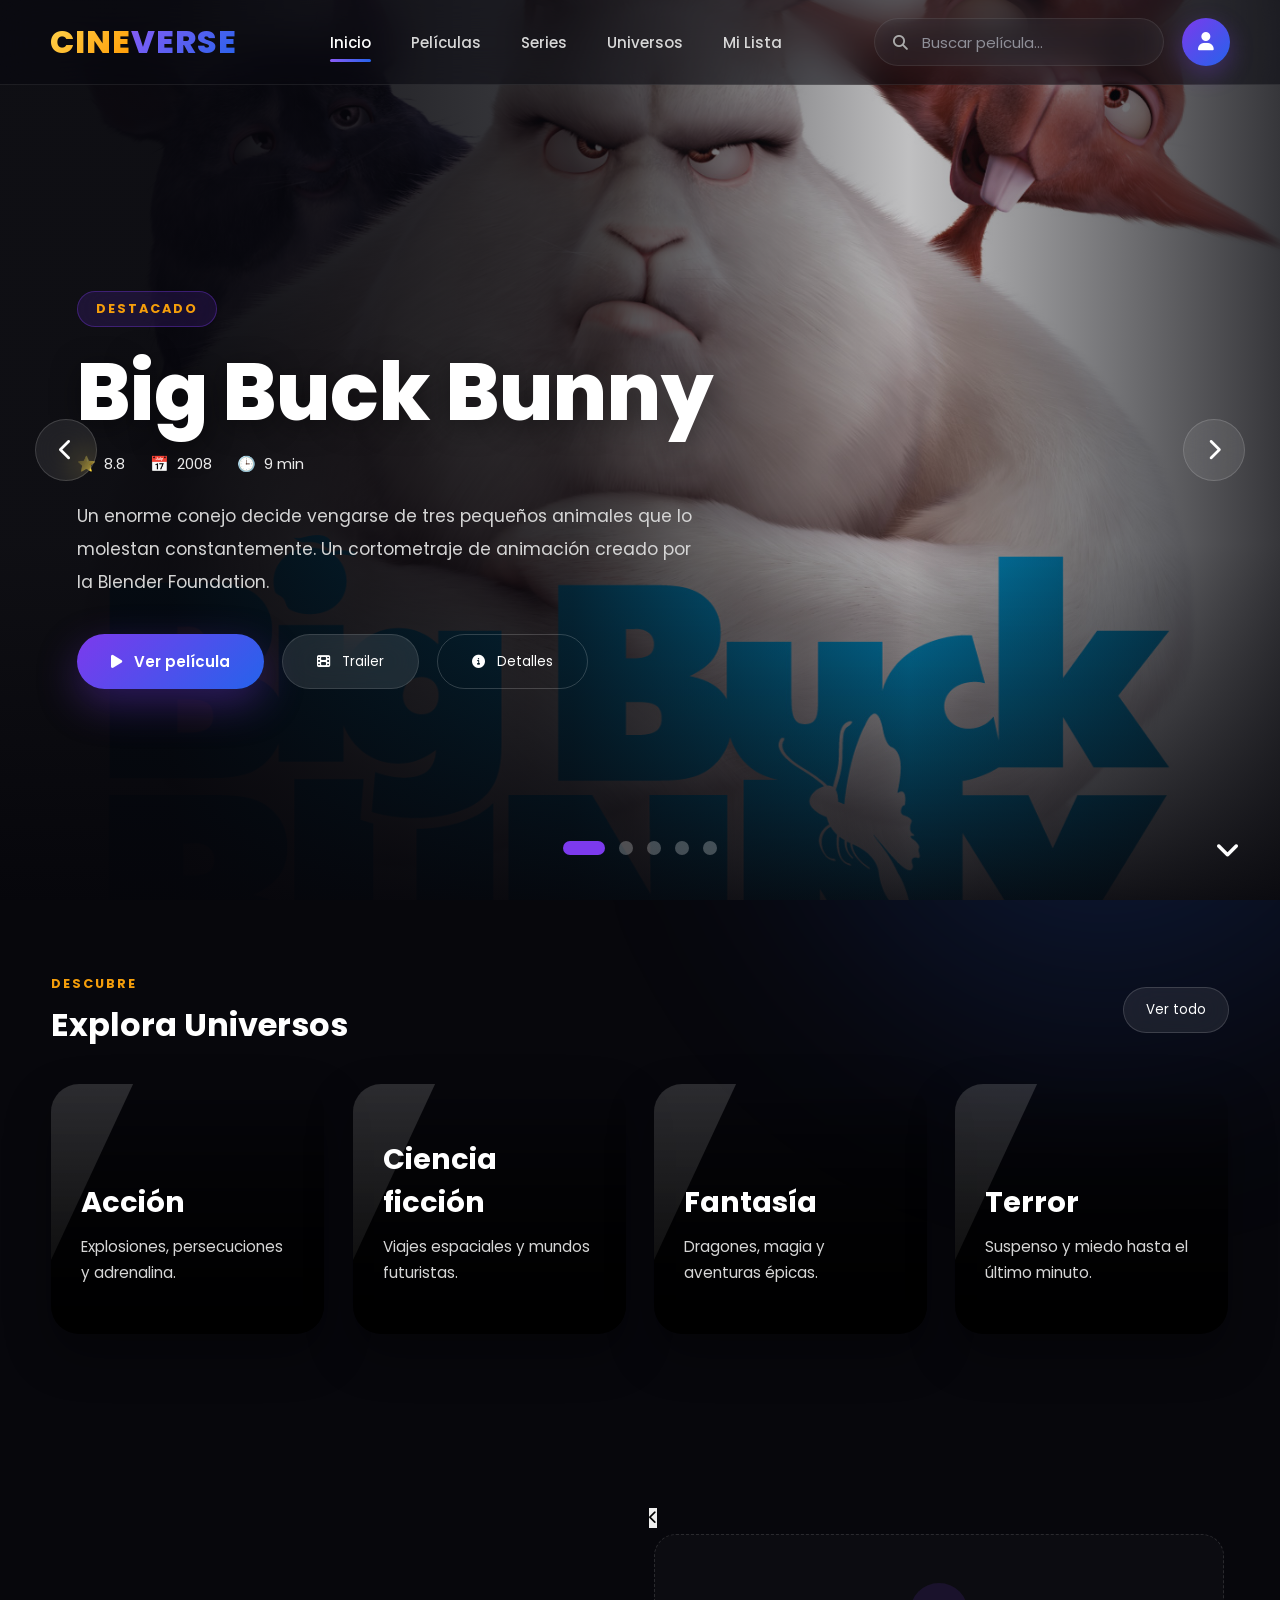
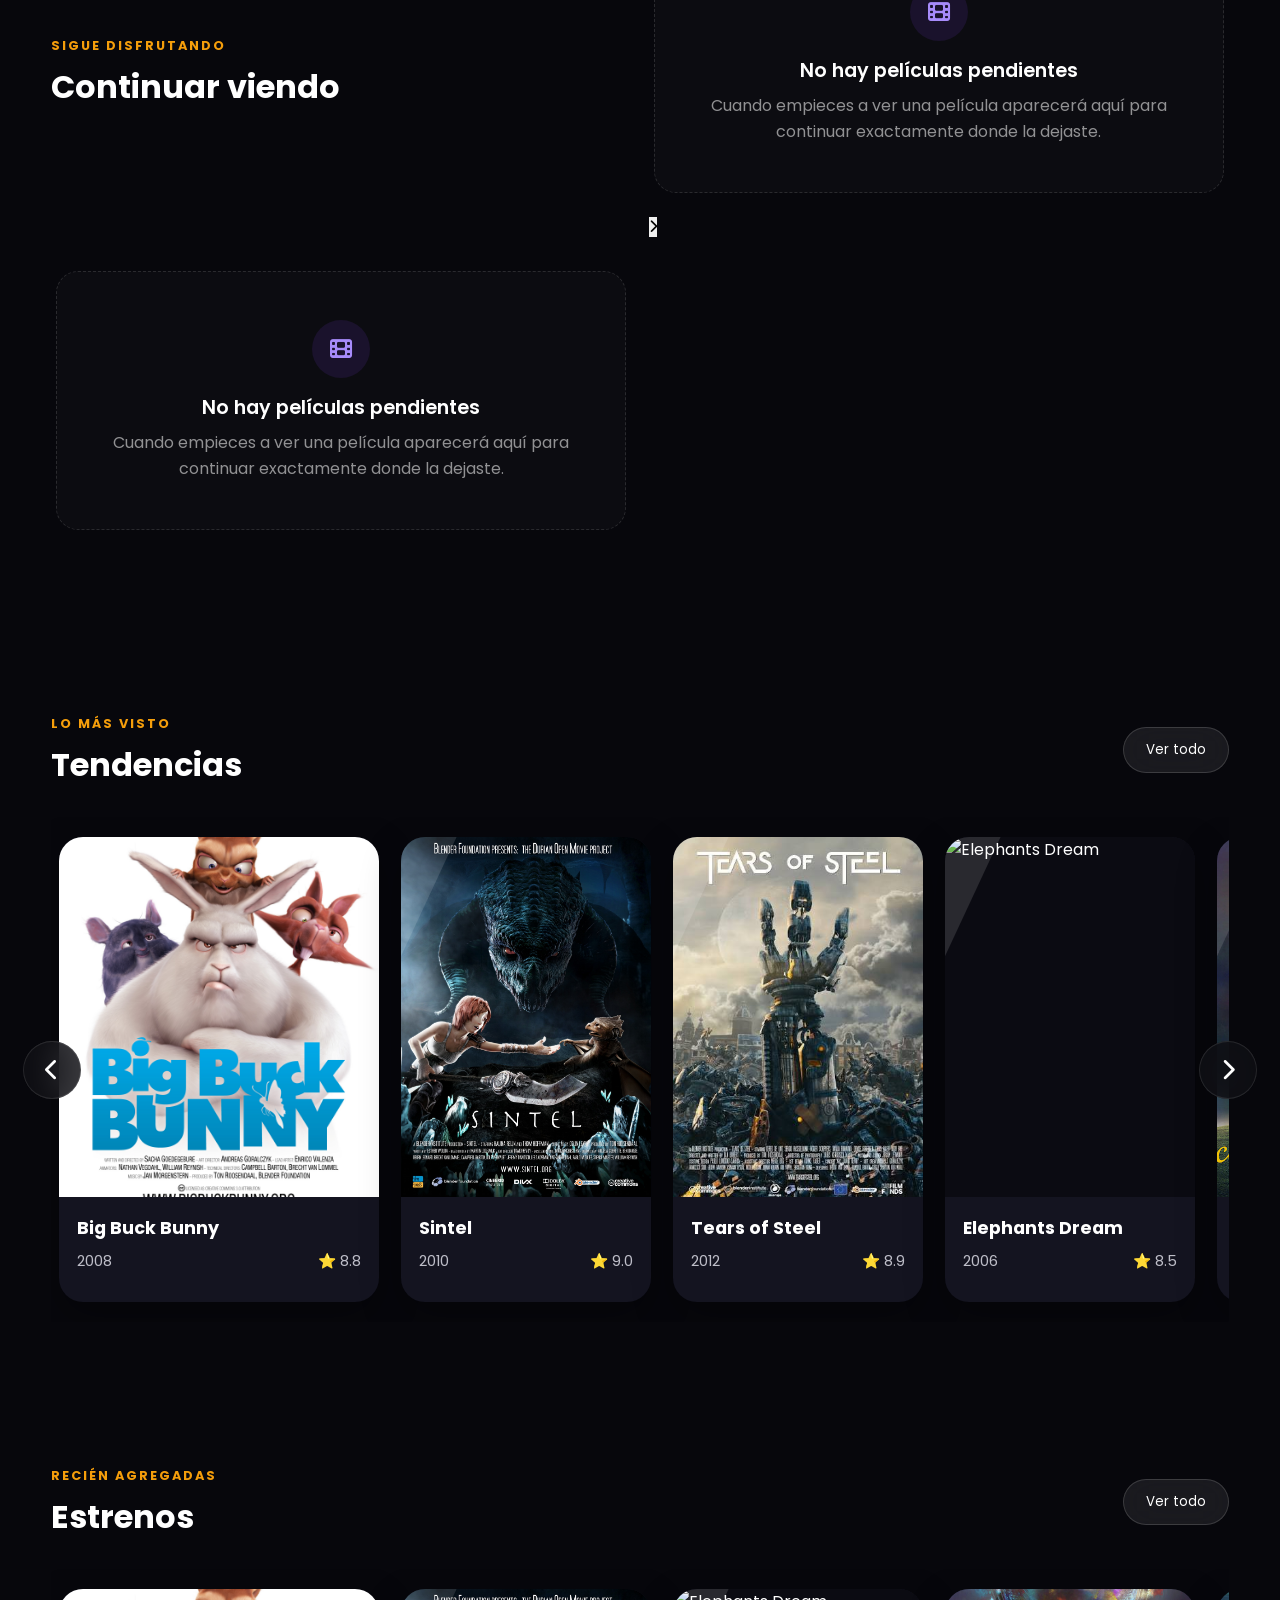
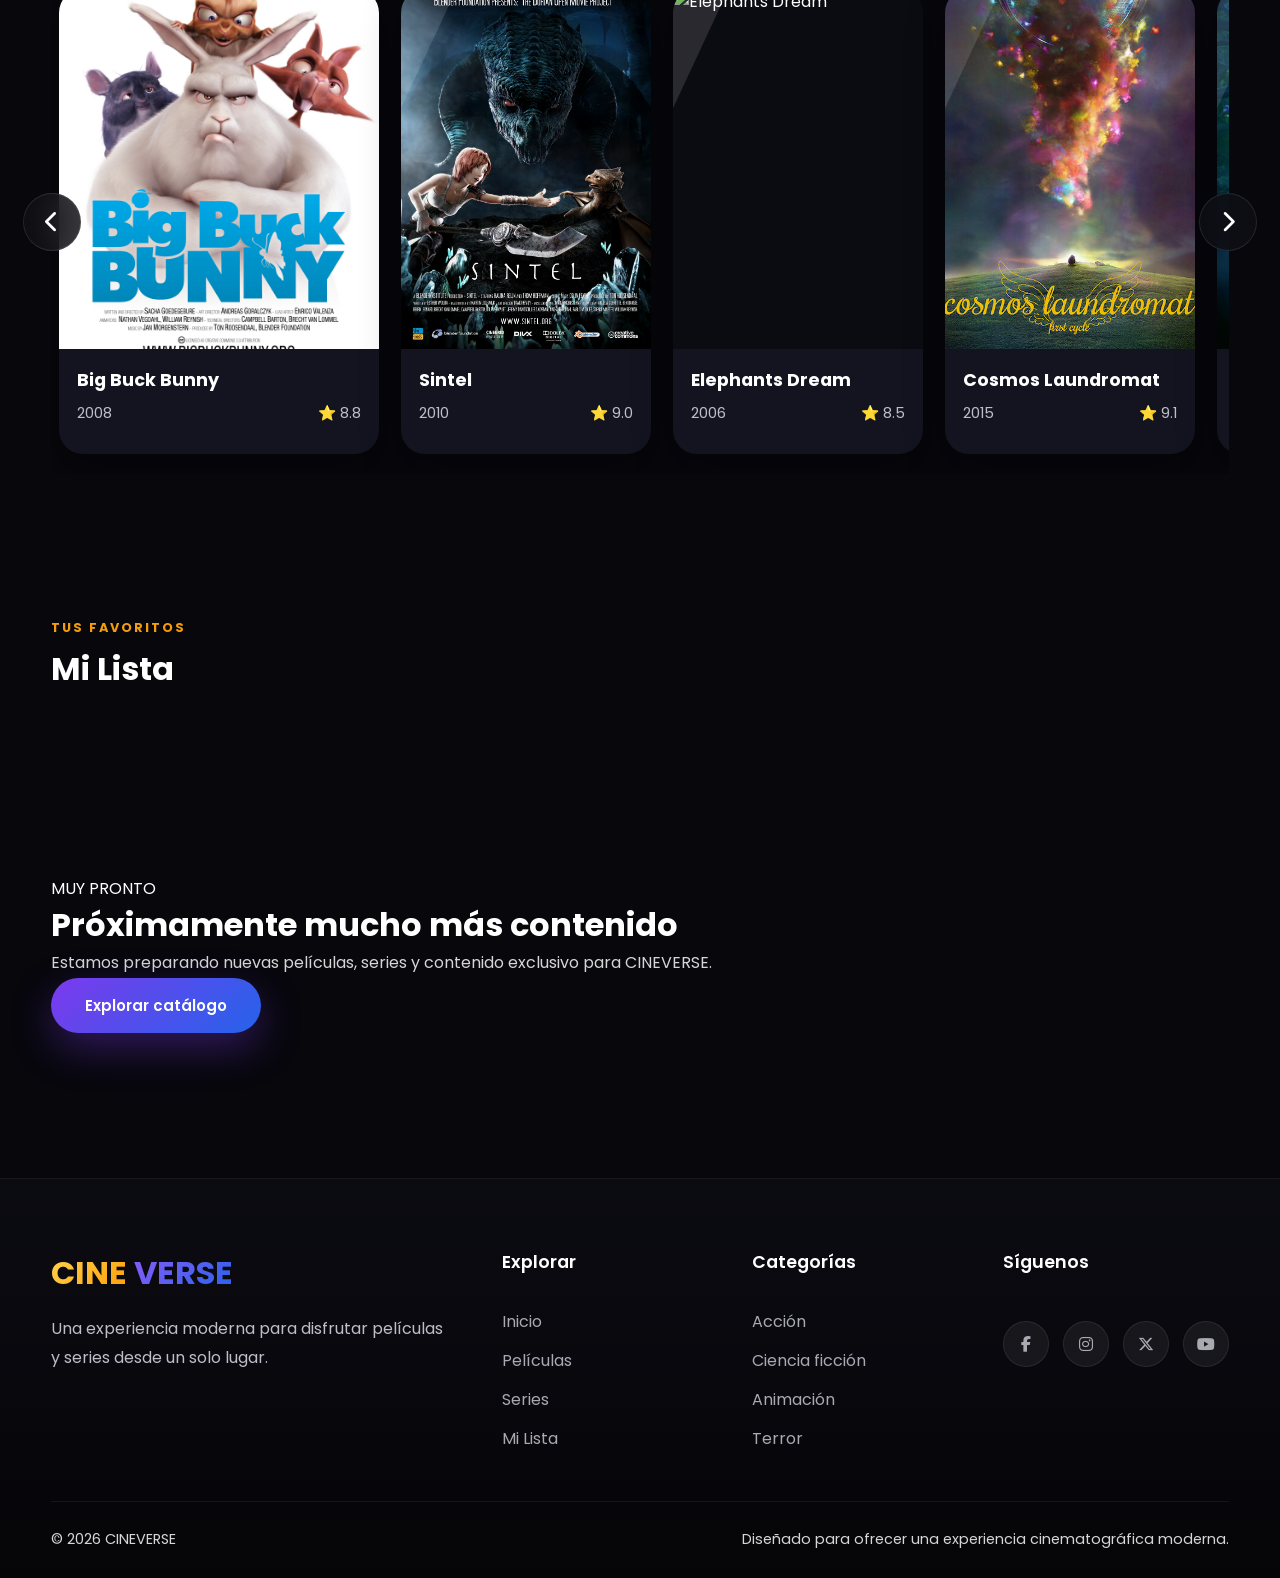
==== index.html @ 187ea273 "Update index.html" ====
<!DOCTYPE html>
<html lang="es">

<head>

<meta charset="UTF-8">

<meta
name="viewport"
content="width=device-width, initial-scale=1.0">

<title>CINEVERSE</title>

<link
rel="preconnect"
href="https://fonts.googleapis.com">

<link
rel="preconnect"
href="https://fonts.gstatic.com"
crossorigin>

<link
href="https://fonts.googleapis.com/css2?family=Poppins:wght@300;400;500;600;700;800&display=swap"
rel="stylesheet">

<link
rel="stylesheet"
href="https://cdnjs.cloudflare.com/ajax/libs/font-awesome/6.5.2/css/all.min.css">

<link
rel="stylesheet"
href="style.css">

</head>

<body>

<div class="backgroundGlow"></div>

<!-- ================= HEADER ================= -->

<header class="header">

<div class="logo">

<span class="logoYellow">CINE</span><span class="logoPurple">VERSE</span>

</div>

<nav class="menu">

<a
href="#"
class="activo">

Inicio

</a>

<a href="#">

Películas

</a>

<a href="#">

Series

</a>

<a href="#">

Universos

</a>

<a href="#">

Mi Lista

</a>

</nav>

<div class="headerRight">

<div class="searchBox">

<i class="fa-solid fa-magnifying-glass"></i>

<input

id="buscar"

type="text"

placeholder="Buscar película...">

</div>

<button
class="perfil">

<i class="fa-solid fa-user"></i>

</button>

</div>

</header>

<!-- ================= HERO ================= -->

<section
class="hero"
id="hero">

<div

class="heroBackground"

id="heroBackground">

<div class="heroGradient"></div>

</div>

<div class="heroContenido">

<div class="heroTexto">

<span class="destacado">

DESTACADO

</span>

<h1

id="heroTitulo">

Cargando...

</h1>

<div class="heroInfo">

<span>

⭐

<span id="heroRating">

0.0

</span>

</span>

<span>

📅

<span id="heroAno">

2026

</span>

</span>

<span>

🕒

<span id="heroDuracion">

0 min

</span>

</span>

</div>

<p

id="heroDescripcion">

Cargando información...

</p>

<div class="heroBotones">

<button

id="btnVer"

class="btnPrincipal">

<i class="fa-solid fa-play"></i>

Ver película

</button>

<button

id="btnTrailer"

class="btnSecundario">

<i class="fa-solid fa-film"></i>

Trailer

</button>

<button

id="btnDetalles"

class="btnGlass">

<i class="fa-solid fa-circle-info"></i>

Detalles

</button>

</div>

</div>

</div>

<!-- Flechas -->

<button

id="heroAnterior"

class="heroArrow left">

<i class="fa-solid fa-chevron-left"></i>

</button>

<button

id="heroSiguiente"

class="heroArrow right">

<i class="fa-solid fa-chevron-right"></i>

</button>

<!-- Indicadores -->

<div

id="heroIndicadores"

class="heroIndicadores">

<span class="activo"></span>

<span></span>

<span></span>

<span></span>

<span></span>

</div>

<div class="scrollDown">

<i class="fa-solid fa-angle-down"></i>

</div>

</section>
  <!-- ======================================================
                    EXPLORA UNIVERSOS
======================================================= -->

<section class="universos">

    <div class="sectionHeader">

        <div>

            <span class="sectionMini">

                Descubre

            </span>

            <h2>

                Explora Universos

            </h2>

        </div>

        <button class="verTodo">

            Ver todo

        </button>

    </div>


    <div class="universosGrid">

        <div class="universoCard accion">

            <div class="universoOverlay"></div>

            <div class="universoInfo">

                <h3>

                    Acción

                </h3>

                <p>

                    Explosiones, persecuciones y adrenalina.

                </p>

            </div>

        </div>


        <div class="universoCard ciencia">

            <div class="universoOverlay"></div>

            <div class="universoInfo">

                <h3>

                    Ciencia ficción

                </h3>

                <p>

                    Viajes espaciales y mundos futuristas.

                </p>

            </div>

        </div>


        <div class="universoCard fantasia">

            <div class="universoOverlay"></div>

            <div class="universoInfo">

                <h3>

                    Fantasía

                </h3>

                <p>

                    Dragones, magia y aventuras épicas.

                </p>

            </div>

        </div>


        <div class="universoCard terror">

            <div class="universoOverlay"></div>

            <div class="universoInfo">

                <h3>

                    Terror

                </h3>

                <p>

                    Suspenso y miedo hasta el último minuto.

                </p>

            </div>

        </div>

    </div>

</section>

<!-- ======================================================
                    CONTINUAR VIENDO
======================================================= -->

<section class="continuar" id="continuarSection">

  <div class="sectionHeader">

    <div>

        <span class="sectionMini">
            Sigue disfrutando
        </span>

        <h2>
            Continuar viendo
        </h2>

    </div>
<div class="continuarCarrusel">

    <button
        id="continuarAnterior"
        class="continuarFlecha continuarFlechaIzquierda"
        type="button"
        aria-label="Películas anteriores">

        <i class="fa-solid fa-chevron-left"></i>

    </button>


    <div
        id="continuarLista"
        class="continuarLista">

        <div
            id="continuarVacio"
            class="continuarVacio">

            <div class="continuarVacioIcon">

                <i class="fa-solid fa-film"></i>

            </div>

            <h3>
                No hay películas pendientes
            </h3>

            <p>
                Cuando empieces a ver una película
                aparecerá aquí para continuar
                exactamente donde la dejaste.
            </p>

        </div>

    </div>


    <button
        id="continuarSiguiente"
        class="continuarFlecha continuarFlechaDerecha"
        type="button"
        aria-label="Más películas">

        <i class="fa-solid fa-chevron-right"></i>

    </button>

</div>

    

</div>

      
    <!-- ==============================================
                LISTA DE PELÍCULAS
    =============================================== -->

    <div
        id="continuarLista"
        class="continuarLista">


        <!-- ==========================================
                    MENSAJE VACÍO
        =========================================== -->

        <div
            id="continuarVacio"
            class="continuarVacio">

            <div class="continuarVacioIcon">

                <i class="fa-solid fa-film"></i>

            </div>

            <h3>
                No hay películas pendientes
            </h3>

            <p>
                Cuando empieces a ver una película
                aparecerá aquí para continuar
                exactamente donde la dejaste.
            </p>

        </div>


    </div>

</section>

<!-- ======================================================
                    TENDENCIAS
======================================================= -->

<section class="moviesSection">

    <div class="sectionHeader">

        <div>

            <span class="sectionMini">

                Lo más visto

            </span>

            <h2>

                Tendencias

            </h2>

        </div>

        <button
            class="verTodo">

            Ver todo

        </button>

    </div>


    <div class="sliderWrapper">

        <button
            id="tendenciasPrev"
            class="sliderArrow left">

            <i class="fa-solid fa-chevron-left"></i>

        </button>


        <div
            id="tendencias"
            class="movieSlider">

            <!-- app.js llenará este carrusel -->

        </div>


        <button
            id="tendenciasNext"
            class="sliderArrow right">

            <i class="fa-solid fa-chevron-right"></i>

        </button>

    </div>

</section>
  <!-- ======================================================
                    ESTRENOS
======================================================= -->

<section class="moviesSection">

    <div class="sectionHeader">

        <div>

            <span class="sectionMini">

                Recién agregadas

            </span>

            <h2>

                Estrenos

            </h2>

        </div>

        <button class="verTodo">

            Ver todo

        </button>

    </div>

    <div class="sliderWrapper">

        <button
            id="estrenosPrev"
            class="sliderArrow left">

            <i class="fa-solid fa-chevron-left"></i>

        </button>

        <div
            id="estrenos"
            class="movieSlider">

            <!-- app.js -->

        </div>

        <button
            id="estrenosNext"
            class="sliderArrow right">

            <i class="fa-solid fa-chevron-right"></i>

        </button>

    </div>

</section>


<!-- ======================================================
                    MI LISTA
======================================================= -->

<section class="moviesSection">

    <div class="sectionHeader">

        <div>

            <span class="sectionMini">

                Tus favoritos

            </span>

            <h2>

                Mi Lista

            </h2>

        </div>

    </div>

    <div
        id="miLista"
        class="movieSlider">

        <!-- app.js -->

    </div>

</section>


<!-- ======================================================
                    PROXIMAMENTE
======================================================= -->

<section class="comingSoon">

    <div class="comingOverlay"></div>

    <div class="comingContent">

        <span>

            MUY PRONTO

        </span>

        <h2>

            Próximamente mucho más contenido

        </h2>

        <p>

            Estamos preparando nuevas películas,
            series y contenido exclusivo para
            CINEVERSE.

        </p>

        <button class="btnPrincipal">

            Explorar catálogo

        </button>

    </div>

</section>


<!-- ======================================================
                    FOOTER
======================================================= -->

<footer class="footer">

<div class="footerTop">

<div class="footerLogo">

<h2>

<span class="logoYellow">

CINE

</span>

<span class="logoPurple">

VERSE

</span>

</h2>

<p>

Una experiencia moderna para disfrutar
películas y series desde un solo lugar.

</p>

</div>



<div class="footerLinks">

<h3>

Explorar

</h3>

<a href="#">

Inicio

</a>

<a href="#">

Películas

</a>

<a href="#">

Series

</a>

<a href="#">

Mi Lista

</a>

</div>



<div class="footerLinks">

<h3>

Categorías

</h3>

<a href="#">

Acción

</a>

<a href="#">

Ciencia ficción

</a>

<a href="#">

Animación

</a>

<a href="#">

Terror

</a>

</div>



<div class="footerLinks">

<h3>

Síguenos

</h3>

<div class="social">

<a href="#">

<i class="fa-brands fa-facebook-f"></i>

</a>

<a href="#">

<i class="fa-brands fa-instagram"></i>

</a>

<a href="#">

<i class="fa-brands fa-x-twitter"></i>

</a>

<a href="#">

<i class="fa-brands fa-youtube"></i>

</a>

</div>

</div>

</div>



<div class="footerBottom">

<p>

© 2026 CINEVERSE

</p>

<p>

Diseñado para ofrecer una experiencia
cinematográfica moderna.

</p>

</div>

</footer>
  <!-- ======================================================
                    TEMPLATE TARJETA
======================================================= -->

<template id="movieCardTemplate">

    <article class="movieCard">

        <div class="moviePoster">

            <img
                class="poster"
                src=""
                alt="">

            <div class="movieOverlay">

                <button class="playMovie">

                    <i class="fa-solid fa-play"></i>

                </button>

            </div>

        </div>

        <div class="movieInfo">

            <h3 class="movieTitle">

                Título

            </h3>

            <div class="movieMeta">

                <span class="movieYear">

                    2026

                </span>

                <span class="movieRating">

                    ⭐ 8.5

                </span>

            </div>

        </div>

    </article>

</template>


<!-- ======================================================
                    PANTALLA DE CARGA
======================================================= -->

<div
id="loadingScreen"
class="loadingScreen">

<div class="loader">

<div class="loaderCircle"></div>

<h2>

Cargando CINEVERSE

</h2>

<p>

Preparando la mejor experiencia...

</p>

</div>

</div>


<!-- ======================================================
                    BOTÓN SUBIR
======================================================= -->

<button
id="btnTop"
class="btnTop">

<i class="fa-solid fa-arrow-up"></i>

</button>


<!-- ======================================================
                    MODAL FUTURO
======================================================= -->

<div
id="modal"
class="modal">

<div class="modalContent">

<button
id="cerrarModal"
class="cerrarModal">

<i class="fa-solid fa-xmark"></i>

</button>

<div
id="modalBody">

</div>

</div>

</div>


<!-- ======================================================
                    SCRIPTS
======================================================= -->

<script src="app.js?v=10"></script>
</body>
</html>
</body>

</html>
---- style.css ----
/*====================================================
                CINEVERSE V1
====================================================*/

:root{

--color-principal:#7C3AED;
--color-secundario:#5B21B6;
--color-acento:#F59E0B;

--fondo:#07070C;
--fondo2:#11111A;
--fondo3:#1B1B29;

--texto:#FFFFFF;
--texto2:#D6D6D6;
--texto3:#9E9EAA;

--glass:rgba(255,255,255,.08);

--glassBorder:rgba(255,255,255,.15);

--radio:22px;

--sombra:

0 15px 45px rgba(0,0,0,.45);

--transicion:.35s ease;

}


/*======================================
RESET
======================================*/

*{

margin:0;

padding:0;

box-sizing:border-box;

}


html{

scroll-behavior:smooth;

}


body{

font-family:"Poppins",sans-serif;

background:var(--fondo);

color:var(--texto);

overflow-x:hidden;

min-height:100vh;

}


/*======================================
SCROLL
======================================*/

::-webkit-scrollbar{

width:12px;

}

::-webkit-scrollbar-track{

background:#0B0B11;

}

::-webkit-scrollbar-thumb{

background:

linear-gradient(

180deg,

#7C3AED,

#2563EB

);

border-radius:50px;

}

::-webkit-scrollbar-thumb:hover{

background:

linear-gradient(

180deg,

#8B5CF6,

#3B82F6

);

}


/*======================================
LINKS
======================================*/

a{

text-decoration:none;

color:inherit;

}


/*======================================
BOTONES
======================================*/

button{

border:none;

outline:none;

cursor:pointer;

font-family:inherit;

}


/*======================================
IMAGENES
======================================*/

img{

display:block;

max-width:100%;

}


/*======================================
LISTAS
======================================*/

ul{

list-style:none;

}


/*======================================
FONDO CINEMATOGRÁFICO
======================================*/

.backgroundGlow{

position:fixed;

top:-300px;

left:-250px;

width:900px;

height:900px;

background:

radial-gradient(

circle,

rgba(124,58,237,.35),

transparent 70%

);

filter:blur(80px);

pointer-events:none;

z-index:-5;

animation:

glowMove 12s linear infinite;

}

body::after{

content:"";

position:fixed;

right:-250px;

bottom:-250px;

width:850px;

height:850px;

background:

radial-gradient(

circle,

rgba(37,99,235,.25),

transparent 70%

);

filter:blur(90px);

pointer-events:none;

z-index:-5;

}


/*======================================
SECCIONES
======================================*/

section{

width:min(1400px,92%);

margin:auto;

padding:45px 0;

}


/*======================================
TITULOS
======================================*/

h1{

font-size:4rem;

line-height:1.05;

font-weight:800;

}

h2{

font-size:2rem;

font-weight:700;

}

h3{

font-size:1.2rem;

font-weight:600;

}

p{

color:var(--texto2);

line-height:1.8;

}


/*======================================
TEXTOS
======================================*/

.sectionMini{

display:inline-block;

font-size:.8rem;

letter-spacing:2px;

text-transform:uppercase;

color:#F59E0B;

margin-bottom:8px;

font-weight:700;

}

.sectionHeader{

display:flex;

align-items:center;

justify-content:space-between;

margin-bottom:28px;

}


/*======================================
BOTON VER TODO
======================================*/

.verTodo{

padding:12px 22px;

border-radius:50px;

background:var(--glass);

border:1px solid var(--glassBorder);

color:white;

backdrop-filter:blur(18px);

transition:.3s;

}

.verTodo:hover{

background:#7C3AED;

}


/*======================================
ANIMACIONES
======================================*/

@keyframes glowMove{

0%{

transform:

translate(0,0);

}

50%{

transform:

translate(120px,40px);

}

100%{

transform:

translate(0,0);

}

}
/*====================================================
                    HEADER
====================================================*/

.header{

position:fixed;

top:0;

left:0;

width:100%;

height:85px;

display:flex;

align-items:center;

justify-content:space-between;

padding:0 50px;

z-index:999;

background:rgba(8,8,15,.55);

backdrop-filter:blur(20px);

border-bottom:1px solid rgba(255,255,255,.08);

transition:all .35s ease;

}

.header.scrolled{

height:72px;

background:rgba(5,5,10,.85);

box-shadow:0 10px 30px rgba(0,0,0,.45);

}


/*======================================
LOGO
======================================*/

.logo{

font-size:2rem;

font-weight:800;

letter-spacing:1px;

cursor:pointer;

user-select:none;

}

.logoYellow{

background:linear-gradient(
135deg,
#FFD54F,
#FF9800
);

-webkit-background-clip:text;

-webkit-text-fill-color:transparent;

}

.logoPurple{

background:linear-gradient(
135deg,
#8B5CF6,
#2563EB
);

-webkit-background-clip:text;

-webkit-text-fill-color:transparent;

}


/*======================================
MENU
======================================*/

.menu{

display:flex;

align-items:center;

gap:40px;

}

.menu a{

position:relative;

font-size:15px;

font-weight:500;

color:#D7D7D7;

transition:.3s;

}

.menu a:hover{

color:white;

}

.menu a::after{

content:"";

position:absolute;

left:0;

bottom:-8px;

width:0;

height:3px;

border-radius:50px;

background:linear-gradient(
90deg,
#8B5CF6,
#2563EB
);

transition:.35s;

}

.menu a:hover::after{

width:100%;

}

.menu .activo{

color:white;

}

.menu .activo::after{

width:100%;

}


/*======================================
HEADER DERECHO
======================================*/

.headerRight{

display:flex;

align-items:center;

gap:18px;

}


/*======================================
BUSCADOR
======================================*/

.searchBox{

width:290px;

height:48px;

display:flex;

align-items:center;

gap:14px;

padding:0 18px;

background:rgba(255,255,255,.06);

border:1px solid rgba(255,255,255,.08);

border-radius:60px;

backdrop-filter:blur(18px);

transition:.35s;

}

.searchBox:hover{

border-color:#7C3AED;

box-shadow:0 0 20px rgba(124,58,237,.25);

}

.searchBox:focus-within{

border-color:#2563EB;

box-shadow:0 0 25px rgba(37,99,235,.35);

}

.searchBox i{

color:#AAAAAA;

font-size:15px;

}

.searchBox input{

flex:1;

background:transparent;

border:none;

outline:none;

font-size:15px;

color:white;

font-family:inherit;

}

.searchBox input::placeholder{

color:#8F8F98;

}


/*======================================
BOTON PERFIL
======================================*/

.perfil{

width:48px;

height:48px;

border-radius:50%;

background:linear-gradient(
135deg,
#7C3AED,
#2563EB
);

display:flex;

align-items:center;

justify-content:center;

color:white;

font-size:18px;

transition:.35s;

box-shadow:0 8px 25px rgba(124,58,237,.30);

}

.perfil:hover{

transform:translateY(-3px) scale(1.05);

box-shadow:0 15px 35px rgba(124,58,237,.45);

}


/*======================================
ESPACIADO DEL HERO
======================================*/

.hero{

padding-top:130px;

min-height:100vh;

position:relative;

display:flex;

align-items:center;

}


/*======================================
RESPUESTA RAPIDA
======================================*/

@media(max-width:1200px){

.menu{

gap:22px;

}

.searchBox{

width:220px;

}

.header{

padding:0 30px;

}

}

@media(max-width:980px){

.menu{

display:none;

}

.searchBox{

width:180px;

}

}
/*====================================================
                    HERO
====================================================*/

.hero{

position:relative;

width:100%;

min-height:100vh;

display:flex;

align-items:center;

overflow:hidden;

padding:0 6%;

}


/*======================================
BACKGROUND
======================================*/

.heroBackground{

position:absolute;

top:0;

left:0;

width:100%;

height:100%;

background-size:cover;

background-position:center;

background-repeat:no-repeat;

transition:1s ease;

transform:scale(1.05);

z-index:1;

}

.heroBackground::after{

content:"";

position:absolute;

inset:0;

background:

linear-gradient(
90deg,
rgba(5,5,10,.96) 15%,
rgba(5,5,10,.78) 45%,
rgba(5,5,10,.25) 70%,
rgba(5,5,10,.85) 100%
);

}

.heroGradient{

position:absolute;

inset:0;

background:

linear-gradient(
180deg,
transparent 60%,
rgba(7,7,12,.95) 100%
);

}


/*======================================
CONTENIDO
======================================*/

.heroContenido{

position:relative;

z-index:5;

max-width:650px;

padding-top:80px;

}

.destacado{

display:inline-block;

padding:8px 18px;

border-radius:50px;

background:rgba(124,58,237,.15);

border:1px solid rgba(124,58,237,.35);

color:#F59E0B;

font-weight:700;

font-size:.8rem;

letter-spacing:2px;

text-transform:uppercase;

margin-bottom:25px;

backdrop-filter:blur(20px);

}

#heroTitulo{

font-size:5rem;

font-weight:800;

line-height:1;

margin-bottom:20px;

text-shadow:0 5px 30px rgba(0,0,0,.45);

}

.heroInfo{

display:flex;

gap:25px;

margin-bottom:25px;

flex-wrap:wrap;

}

.heroInfo span{

display:flex;

align-items:center;

gap:8px;

font-size:15px;

color:#EAEAEA;

}

#heroDescripcion{

font-size:1.08rem;

color:#D4D4D4;

line-height:1.9;

max-width:620px;

margin-bottom:35px;

}


/*======================================
BOTONES
======================================*/

.heroBotones{

display:flex;

gap:18px;

flex-wrap:wrap;

}

.btnPrincipal{

padding:16px 34px;

border-radius:60px;

background:linear-gradient(
135deg,
#7C3AED,
#2563EB
);

color:white;

font-size:15px;

font-weight:600;

display:flex;

align-items:center;

gap:12px;

transition:.35s;

box-shadow:0 15px 40px rgba(124,58,237,.35);

}

.btnPrincipal:hover{

transform:translateY(-4px);

box-shadow:0 25px 50px rgba(124,58,237,.45);

}

.btnSecundario{

padding:16px 34px;

border-radius:60px;

background:rgba(255,255,255,.10);

border:1px solid rgba(255,255,255,.12);

backdrop-filter:blur(18px);

color:white;

display:flex;

align-items:center;

gap:12px;

transition:.35s;

}

.btnSecundario:hover{

background:rgba(255,255,255,.18);

transform:translateY(-4px);

}

.btnGlass{

padding:16px 34px;

border-radius:60px;

background:transparent;

border:1px solid rgba(255,255,255,.18);

color:white;

display:flex;

align-items:center;

gap:12px;

transition:.35s;

}

.btnGlass:hover{

background:rgba(255,255,255,.10);

}


/*======================================
FLECHAS
======================================*/

.heroArrow{

position:absolute;

top:50%;

transform:translateY(-50%);

width:62px;

height:62px;

border-radius:50%;

background:rgba(255,255,255,.08);

border:1px solid rgba(255,255,255,.15);

backdrop-filter:blur(15px);

display:flex;

align-items:center;

justify-content:center;

font-size:22px;

color:white;

cursor:pointer;

transition:.35s;

z-index:20;

}

.heroArrow:hover{

background:#7C3AED;

transform:translateY(-50%) scale(1.1);

}

.heroArrow.left{

left:35px;

}

.heroArrow.right{

right:35px;

}


/*======================================
INDICADORES
======================================*/

.heroIndicadores{

position:absolute;

bottom:45px;

left:50%;

transform:translateX(-50%);

display:flex;

gap:14px;

z-index:20;

}

.heroIndicadores span{

width:14px;

height:14px;

border-radius:50%;

background:rgba(255,255,255,.25);

transition:.35s;

cursor:pointer;

}

.heroIndicadores .activo{

width:42px;

border-radius:30px;

background:#7C3AED;

}


/*======================================
SCROLL
======================================*/

.scrollDown{

position:absolute;

bottom:28px;

right:40px;

font-size:28px;

color:white;

animation:scrollDown 2s infinite;

z-index:20;

}

@keyframes scrollDown{

0%{

transform:translateY(0);

opacity:1;

}

50%{

transform:translateY(10px);

opacity:.45;

}

100%{

transform:translateY(0);

opacity:1;

}

}
/*====================================================
                EXPLORA UNIVERSOS
====================================================*/

.universos{

padding-top:70px;

padding-bottom:80px;

}

.universosGrid{

display:grid;

grid-template-columns:
repeat(4,1fr);

gap:28px;

margin-top:35px;

}


/*======================================
CARD
======================================*/

.universoCard{

position:relative;

height:250px;

border-radius:28px;

overflow:hidden;

cursor:pointer;

display:flex;

align-items:flex-end;

padding:30px;

transition:.45s;

background-size:cover;

background-position:center;

box-shadow:
0 20px 45px rgba(0,0,0,.35);

}


/*======================================
FONDOS
======================================*/

.accion{

background-image:

linear-gradient(
180deg,
rgba(0,0,0,.05),
rgba(0,0,0,.75)
),

url("https://images.unsplash.com/photo-1489599849927-2ee91cede3ba?w=1200");

}


.ciencia{

background-image:

linear-gradient(
180deg,
rgba(0,0,0,.05),
rgba(0,0,0,.80)
),

url("https://images.unsplash.com/photo-1446776811953-b23d57bd21aa?w=1200");

}


.fantasia{

background-image:

linear-gradient(
180deg,
rgba(0,0,0,.05),
rgba(0,0,0,.80)
),

url("https://images.unsplash.com/photo-1518709268805-4e9042af2176?w=1200");

}


.terror{

background-image:

linear-gradient(
180deg,
rgba(0,0,0,.05),
rgba(0,0,0,.80)
),

url("https://images.unsplash.com/photo-1500530855697-b586d89ba3ee?w=1200");

}


/*======================================
OVERLAY
======================================*/

.universoOverlay{

position:absolute;

inset:0;

background:

linear-gradient(

180deg,

transparent,

rgba(0,0,0,.85)

);

transition:.45s;

}

.universoCard::before{

content:"";

position:absolute;

top:-120%;

left:-50%;

width:60%;

height:320%;

background:

rgba(255,255,255,.15);

transform:rotate(25deg);

transition:.7s;

}

.universoCard:hover::before{

left:150%;

}


/*======================================
INFO
======================================*/

.universoInfo{

position:relative;

z-index:5;

}

.universoInfo h3{

font-size:1.8rem;

margin-bottom:10px;

font-weight:700;

}

.universoInfo p{

font-size:.95rem;

color:#D6D6D6;

margin-bottom:18px;

line-height:1.7;

}


/*======================================
CONTADOR
======================================*/

.universoInfo span{

display:inline-flex;

padding:8px 18px;

border-radius:50px;

background:rgba(255,255,255,.12);

backdrop-filter:blur(12px);

border:1px solid rgba(255,255,255,.15);

font-size:.85rem;

font-weight:600;

}


/*======================================
HOVER
======================================*/

.universoCard:hover{

transform:

translateY(-12px)

scale(1.03);

box-shadow:

0 35px 60px rgba(124,58,237,.35);

}

.universoCard:hover .universoOverlay{

background:

linear-gradient(

180deg,

rgba(124,58,237,.15),

rgba(0,0,0,.88)

);

}


/*======================================
RESPONSIVE
======================================*/

@media(max-width:1200px){

.universosGrid{

grid-template-columns:

repeat(2,1fr);

}

}

@media(max-width:700px){

.universosGrid{

grid-template-columns:1fr;

}

.universoCard{

height:220px;

}

}
/*====================================================
                CONTINUAR VIENDO
====================================================*/

.continuar{

padding:90px 0;

}

.continuarCard{

position:relative;

display:grid;

grid-template-columns:340px 1fr;

gap:45px;

align-items:center;

padding:35px;

border-radius:32px;

background:

linear-gradient(
135deg,
rgba(124,58,237,.10),
rgba(37,99,235,.08)
);

border:1px solid rgba(255,255,255,.08);

backdrop-filter:blur(25px);

overflow:hidden;

box-shadow:

0 25px 60px rgba(0,0,0,.35);

}

.continuarCard::before{

content:"";

position:absolute;

top:-120px;

right:-120px;

width:350px;

height:350px;

background:

radial-gradient(

circle,

rgba(124,58,237,.25),

transparent 70%

);

filter:blur(40px);

pointer-events:none;

}


/*======================================
POSTER
======================================*/

.moviePoster {
    position: relative;
    width: 100%;
    aspect-ratio: 2 / 3;
    overflow: hidden;
    background: #0b0b12;
}

.moviePoster img {
    display: block;
    width: 100%;
    height: 100%;
    object-fit: cover;
    object-position: center;
    transition: transform .5s ease;
}

.movieCard:hover img {
    transform: scale(1.08);
}

/*======================================
CONTENIDO
======================================*/

.continuarContenido{

position:relative;

z-index:5;

}

.continuarEtiqueta{

display:inline-block;

padding:8px 18px;

border-radius:40px;

background:rgba(255,255,255,.10);

border:1px solid rgba(255,255,255,.15);

backdrop-filter:blur(15px);

font-size:.82rem;

letter-spacing:2px;

text-transform:uppercase;

color:#F59E0B;

font-weight:700;

margin-bottom:22px;

}

#continuarTitulo{

font-size:2.8rem;

font-weight:700;

margin-bottom:18px;

}

#continuarDescripcion{

max-width:650px;

font-size:1rem;

line-height:1.9;

margin-bottom:35px;

color:#D8D8D8;

}


/*======================================
PROGRESO
======================================*/

.progressArea{

margin-bottom:35px;

}

.progressBar{

width:100%;

height:12px;

background:rgba(255,255,255,.08);

border-radius:50px;

overflow:hidden;

margin-bottom:12px;

}

.progressValue{

height:100%;

width:0%;

border-radius:50px;

background:

linear-gradient(

90deg,

#7C3AED,

#2563EB

);

transition:width .6s ease;

}

#continuarTiempo{

font-size:.95rem;

color:#BEBEC8;

}


/*======================================
BOTONES
======================================*/

.continuarBotones{

display:flex;

gap:18px;

flex-wrap:wrap;

}


/*======================================
EFECTO
======================================*/

.continuarCard:hover{

box-shadow:

0 35px 80px rgba(124,58,237,.25);

}


/*======================================
RESPONSIVE
======================================*/

@media(max-width:1000px){

.continuarCard{

grid-template-columns:1fr;

}

.continuarPoster{

height:500px;

}

}

@media(max-width:700px){

#continuarTitulo{

font-size:2rem;

}

.continuarPoster{

height:380px;

}

}
/*====================================================
                CARRUSELES
====================================================*/

.moviesSection{

padding:70px 0;

position:relative;

}

.sliderWrapper{

position:relative;

display:flex;

align-items:center;

}

.movieSlider{

display:flex;

gap:22px;

overflow-x:auto;

scroll-behavior:smooth;

padding:20px 8px;

scrollbar-width:none;

}

.movieSlider::-webkit-scrollbar{

display:none;

}


/*======================================
TARJETAS
======================================*/

.movieCard{

position:relative;

flex:0 0 250px;

border-radius:24px;

overflow:hidden;

background:#141420;

transition:.4s;

cursor:pointer;

box-shadow:

0 15px 40px rgba(0,0,0,.30);

}


/* Primera tarjeta destacada */

.movieCard:first-child{

flex:0 0 320px;

}

.movieCard:hover{

transform:

translateY(-10px)

scale(1.03);

box-shadow:

0 35px 60px rgba(124,58,237,.30);

}


/*======================================
POSTER
======================================*/

.moviePoster{

position:relative;

height:360px;

overflow:hidden;

}

.moviePoster img{

width:100%;

height:100%;

object-fit:cover;

transition:transform .5s ease;

}

.movieCard:hover img{

transform:scale(1.08);

}


/*======================================
OVERLAY
======================================*/

.movieOverlay{

position:absolute;

inset:0;

display:flex;

justify-content:center;

align-items:center;

background:

linear-gradient(

180deg,

transparent,

rgba(0,0,0,.82)

);

opacity:0;

transition:.35s;

}

.movieCard:hover .movieOverlay{

opacity:1;

}


/*======================================
BOTON PLAY
======================================*/

.playMovie{

width:72px;

height:72px;

border-radius:50%;

background:

linear-gradient(

135deg,

#7C3AED,

#2563EB

);

display:flex;

justify-content:center;

align-items:center;

font-size:28px;

color:white;

transition:.35s;

box-shadow:

0 15px 40px rgba(124,58,237,.45);

}

.playMovie:hover{

transform:scale(1.15);

}


/*======================================
FAVORITOS
======================================*/

.favoriteMovie{

position:absolute;

top:18px;

right:18px;

width:44px;

height:44px;

border-radius:50%;

display:flex;

align-items:center;

justify-content:center;

background:rgba(0,0,0,.45);

backdrop-filter:blur(15px);

color:white;

transition:.35s;

}

.favoriteMovie:hover{

background:#E11D48;

}


/*======================================
INFORMACIÓN
======================================*/

.movieInfo{

padding:18px;

}

.movieTitle{

font-size:1.1rem;

font-weight:700;

margin-bottom:10px;

white-space:nowrap;

overflow:hidden;

text-overflow:ellipsis;

}

.movieMeta{

display:flex;

justify-content:space-between;

align-items:center;

font-size:.92rem;

color:#BEBEC8;

margin-bottom:12px;

}

.movieGenres{

display:flex;

gap:8px;

flex-wrap:wrap;

}

.movieGenres span{

padding:6px 12px;

border-radius:50px;

background:rgba(255,255,255,.08);

font-size:.75rem;

}


/*======================================
FLECHAS
======================================*/

.sliderArrow{

position:absolute;

top:50%;

transform:translateY(-50%);

width:58px;

height:58px;

border-radius:50%;

background:rgba(15,15,20,.82);

border:1px solid rgba(255,255,255,.10);

display:flex;

justify-content:center;

align-items:center;

font-size:22px;

color:white;

cursor:pointer;

transition:.35s;

z-index:50;

backdrop-filter:blur(18px);

}

.sliderArrow:hover{

background:#7C3AED;

transform:

translateY(-50%)

scale(1.08);

}

.sliderArrow.left{

left:-28px;

}

.sliderArrow.right{

right:-28px;

}


/*======================================
EFECTO DE LUZ
======================================*/

.movieCard::after{

content:"";

position:absolute;

top:-120%;

left:-60%;

width:45%;

height:320%;

background:

rgba(255,255,255,.12);

transform:rotate(25deg);

transition:.8s;

}

.movieCard:hover::after{

left:170%;

}


/*======================================
RESPONSIVE
======================================*/

@media(max-width:1100px){

.movieCard{

flex:0 0 220px;

}

.movieCard:first-child{

flex:0 0 260px;

}

}

@media(max-width:768px){

.sliderArrow{

display:none;

}

.movieCard{

flex:0 0 190px;

}

.moviePoster{

height:280px;

}

.movieCard:first-child{

flex:0 0 210px;

}

}
/*====================================================
                    FOOTER
====================================================*/

.footer{

margin-top:100px;

background:linear-gradient(
180deg,
#0B0B12,
#050508
);

border-top:1px solid rgba(255,255,255,.08);

padding:70px 0 25px;

}

.footerTop{

width:min(1400px,92%);

margin:auto;

display:grid;

grid-template-columns:2fr 1fr 1fr 1fr;

gap:50px;

}

.footerLogo h2{

font-size:2rem;

margin-bottom:18px;

}

.footerLogo p{

max-width:420px;

color:#BEBEC8;

line-height:1.8;

}

.footerLinks h3{

margin-bottom:20px;

font-size:1.1rem;

}

.footerLinks{

display:flex;

flex-direction:column;

gap:14px;

}

.footerLinks a{

color:#A9A9B2;

transition:.3s;

}

.footerLinks a:hover{

color:#ffffff;

padding-left:8px;

}

.social{

display:flex;

gap:14px;

margin-top:12px;

}

.social a{

width:46px;

height:46px;

border-radius:50%;

display:flex;

align-items:center;

justify-content:center;

background:rgba(255,255,255,.06);

border:1px solid rgba(255,255,255,.08);

transition:.35s;

}

.social a:hover{

background:#7C3AED;

transform:translateY(-5px);

}

.footerBottom{

width:min(1400px,92%);

margin:50px auto 0;

padding-top:25px;

border-top:1px solid rgba(255,255,255,.06);

display:flex;

justify-content:space-between;

align-items:center;

color:#8F8F98;

font-size:.9rem;

}



/*====================================================
                    BOTON SUBIR
====================================================*/

.btnTop{

position:fixed;

right:30px;

bottom:30px;

width:58px;

height:58px;

border-radius:50%;

background:linear-gradient(
135deg,
#7C3AED,
#2563EB
);

display:flex;

align-items:center;

justify-content:center;

color:white;

font-size:20px;

opacity:0;

visibility:hidden;

transform:translateY(30px);

transition:.35s;

box-shadow:0 20px 40px rgba(124,58,237,.35);

z-index:999;

}

.btnTop.show{

opacity:1;

visibility:visible;

transform:translateY(0);

}

.btnTop:hover{

transform:translateY(-6px);

}



/*====================================================
                    LOADER
====================================================*/

.loadingScreen{

position:fixed;

inset:0;

background:#050508;

display:flex;

justify-content:center;

align-items:center;

z-index:99999;

transition:.8s;

}

.loadingScreen.hide{

opacity:0;

visibility:hidden;

}

.loader{

text-align:center;

}

.loaderCircle{

width:90px;

height:90px;

border-radius:50%;

border:6px solid rgba(255,255,255,.08);

border-top:6px solid #7C3AED;

margin:auto;

margin-bottom:25px;

animation:loaderSpin 1s linear infinite;

}

.loader h2{

font-size:2rem;

margin-bottom:10px;

}

.loader p{

color:#A8A8B0;

}



/*====================================================
                    MODAL
====================================================*/

.modal{

position:fixed;

inset:0;

background:rgba(0,0,0,.82);

display:flex;

align-items:center;

justify-content:center;

opacity:0;

visibility:hidden;

transition:.35s;

z-index:9999;

backdrop-filter:blur(8px);

}

.modal.show{

opacity:1;

visibility:visible;

}

.modalContent{

width:min(900px,92%);

max-height:90vh;

overflow:auto;

background:#141420;

border-radius:28px;

padding:35px;

border:1px solid rgba(255,255,255,.08);

position:relative;

box-shadow:0 35px 80px rgba(0,0,0,.55);

}

.modalContent::-webkit-scrollbar{

width:10px;

}

.modalContent::-webkit-scrollbar-thumb{

background:#7C3AED;

border-radius:20px;

}

.cerrarModal{

position:absolute;

right:20px;

top:20px;

width:45px;

height:45px;

border-radius:50%;

display:flex;

align-items:center;

justify-content:center;

background:rgba(255,255,255,.08);

color:white;

transition:.35s;

}

.cerrarModal:hover{

background:#E11D48;

transform:rotate(90deg);

}



/*====================================================
                ANIMACIONES
====================================================*/

@keyframes loaderSpin{

100%{

transform:rotate(360deg);

}

}

.fadeUp{

animation:fadeUp .7s ease;

}

@keyframes fadeUp{

from{

opacity:0;

transform:translateY(40px);

}

to{

opacity:1;

transform:translateY(0);

}

}



/*====================================================
                RESPONSIVE FOOTER
====================================================*/

@media(max-width:1000px){

.footerTop{

grid-template-columns:1fr 1fr;

}

.footerBottom{

flex-direction:column;

gap:12px;

text-align:center;

}

}

@media(max-width:700px){

.footerTop{

grid-template-columns:1fr;

text-align:center;

}

.social{

justify-content:center;

}

}
/*====================================================
            PARTE 8 - RESPONSIVE FINAL
====================================================*/

/* Pantallas grandes */

@media (min-width:1600px){

section{

max-width:1500px;

}

.heroContenido{

max-width:720px;

}

#heroTitulo{

font-size:5.6rem;

}

}



/*======================================
TABLETS
======================================*/

@media (max-width:1100px){

.header{

padding:0 25px;

}

.hero{

padding:120px 25px 60px;

}

#heroTitulo{

font-size:3.8rem;

}

.heroInfo{

gap:18px;

}

.heroBotones{

gap:14px;

}

.btnPrincipal,
.btnSecundario,
.btnGlass{

padding:14px 26px;

}

.sectionHeader{

flex-direction:column;

align-items:flex-start;

gap:16px;

}

}



/*======================================
MOVILES
======================================*/

@media (max-width:768px){

.header{

height:75px;

padding:0 18px;

}

.logo{

font-size:1.6rem;

}

.searchBox{

display:none;

}

.hero{

padding:100px 18px 40px;

min-height:90vh;

}

#heroTitulo{

font-size:2.7rem;

}

#heroDescripcion{

font-size:.95rem;

}

.heroArrow{

display:none;

}

.heroIndicadores{

bottom:20px;

}

.heroBotones{

flex-direction:column;

align-items:stretch;

}

.btnPrincipal,
.btnSecundario,
.btnGlass{

justify-content:center;

width:100%;

}

.continuarCard{

padding:20px;

}

.continuarPoster{

height:300px;

}

.movieSlider{

gap:15px;

padding-bottom:10px;

}

.footer{

padding-top:50px;

}

}



/*======================================
MOVILES PEQUEÑOS
======================================*/

@media (max-width:480px){

#heroTitulo{

font-size:2.2rem;

}

h2{

font-size:1.6rem;

}

.heroInfo{

font-size:.85rem;

}

.movieCard{

flex:0 0 170px;

}

.movieCard:first-child{

flex:0 0 190px;

}

.moviePoster{

height:250px;

}

.universoCard{

height:190px;

padding:20px;

}

.universoInfo h3{

font-size:1.4rem;

}

.universoInfo p{

font-size:.85rem;

}

.btnTop{

width:50px;

height:50px;

right:18px;

bottom:18px;

}

}



/*====================================================
                ANIMACIONES
====================================================*/

.reveal{

opacity:0;

transform:translateY(35px);

transition:all .7s ease;

}

.reveal.active{

opacity:1;

transform:translateY(0);

}



.fade{

animation:fade .5s ease;

}

@keyframes fade{

from{

opacity:0;

}

to{

opacity:1;

}

}



.scaleIn{

animation:scaleIn .45s ease;

}

@keyframes scaleIn{

from{

opacity:0;

transform:scale(.92);

}

to{

opacity:1;

transform:scale(1);

}

}



.float{

animation:float 5s ease-in-out infinite;

}

@keyframes float{

0%{

transform:translateY(0);

}

50%{

transform:translateY(-8px);

}

100%{

transform:translateY(0);

}

}



/*====================================================
            EFECTOS GENERALES
====================================================*/

.movieCard,
.universoCard,
.btnPrincipal,
.btnSecundario,
.btnGlass,
.verTodo,
.perfil{

will-change:transform;

}



::selection{

background:#7C3AED;

color:white;

}



/*====================================================
            CLASES UTILITARIAS
====================================================*/

.oculto{

display:none !important;

}

.centrado{

display:flex;

justify-content:center;

align-items:center;

}

.textCenter{

text-align:center;

}

.mt20{

margin-top:20px;

}

.mt40{

margin-top:40px;

}

.mb20{

margin-bottom:20px;

}

.mb40{

margin-bottom:40px;

}
/* =========================================================
        CINEVERSE — CONTINUAR VIENDO
        SISTEMA MULTIPELÍCULA
========================================================= */

/* =========================================================
        CONTINUAR VIENDO — CARRUSEL
========================================================= */

.continuarLista{

    display:flex;

    gap:24px;

    width:100%;

    overflow-x:auto;

    overflow-y:hidden;

    scroll-behavior:smooth;

    scroll-snap-type:x mandatory;

    padding:
        5px 5px 20px;

    scrollbar-width:none;

}

.continuarLista::-webkit-scrollbar{
    display:none;
}


/* =========================================================
                    TARJETAS
========================================================= */

.continuarItem{

    position:relative;

    flex:
        0 0 520px;

    min-width:520px;

    min-height:190px;

    scroll-snap-align:start;

}


/* =========================================================
                    CELULAR
========================================================= */

@media(max-width:600px){

    .continuarLista{

        gap:15px;

    }

    .continuarItem{

        flex:
            0 0 calc(100vw - 50px);

        min-width:
            calc(100vw - 50px);

        min-height:155px;

    }

}

/* =========================================================
                    TARJETA
========================================================= */

.continuarItem{

    position:relative;

    display:flex;

    min-height:190px;

    overflow:hidden;

    border-radius:22px;

    background:
        linear-gradient(
            135deg,
            rgba(25,25,38,.97),
            rgba(13,13,22,.98)
        );

    border:
        1px solid
        rgba(255,255,255,.08);

    box-shadow:
        0 18px 45px
        rgba(0,0,0,.28);

    transition:
        transform .3s ease,
        box-shadow .3s ease,
        border-color .3s ease;

}


.continuarItem:hover{

    transform:
        translateY(-5px);

    border-color:
        rgba(124,58,237,.35);

    box-shadow:
        0 25px 55px
        rgba(0,0,0,.38);

}


/* =========================================================
                    POSTER
========================================================= */

.continuarItemPoster{

    position:relative;

    flex:
        0 0 155px;

    min-height:190px;

    overflow:hidden;

    background:#09090f;

}


.continuarItemPoster img{

    width:100%;

    height:100%;

    display:block;

    object-fit:cover;

}


.continuarItemPoster::after{

    content:"";

    position:absolute;

    inset:0;

    background:
        linear-gradient(
            90deg,
            transparent 40%,
            rgba(13,13,22,.85)
        );

    pointer-events:none;

}


/* =========================================================
                CONTENIDO
========================================================= */

.continuarItemContenido{

    min-width:0;

    flex:1;

    padding:24px;

    display:flex;

    flex-direction:column;

    justify-content:center;

}


.continuarItemEtiqueta{

    display:inline-flex;

    align-items:center;

    gap:7px;

    width:max-content;

    margin-bottom:8px;

    font-size:11px;

    font-weight:700;

    letter-spacing:1.2px;

    color:#bca7ff;

}


.continuarItemTitulo{

    margin:
        0 0 7px;

    font-size:21px;

    line-height:1.2;

    color:#fff;

    white-space:nowrap;

    overflow:hidden;

    text-overflow:ellipsis;

}


.continuarItemDescripcion{

    margin:
        0 0 16px;

    color:
        rgba(255,255,255,.62);

    font-size:13px;

    line-height:1.5;

    display:
        -webkit-box;

    -webkit-line-clamp:2;

    -webkit-box-orient:vertical;

    overflow:hidden;

}


/* =========================================================
                    PROGRESO
========================================================= */

.continuarItemProgress{

    display:flex;

    align-items:center;

    gap:10px;

    margin-bottom:17px;

}


.continuarItemProgressBar{

    flex:1;

    height:6px;

    overflow:hidden;

    border-radius:999px;

    background:
        rgba(255,255,255,.12);

}


.continuarItemProgressValue{

    width:0%;

    height:100%;

    border-radius:999px;

    background:
        linear-gradient(
            90deg,
            #7c3aed,
            #a78bfa
        );

    transition:
        width .3s ease;

}


.continuarItemPorcentaje{

    min-width:40px;

    text-align:right;

    font-size:12px;

    font-weight:700;

    color:#fff;

}


/* =========================================================
                    BOTÓN
========================================================= */

.continuarItemBotones{

    display:flex;

    align-items:center;

    gap:10px;

}


.continuarItemBtn{

    min-height:38px;

    padding:
        9px 17px;

}


/* =========================================================
                ESTADO VACÍO
========================================================= */

.continuarVacio{

    grid-column:
        1 / -1;

    padding:
        48px 24px;

    text-align:center;

    border:
        1px dashed
        rgba(255,255,255,.12);

    border-radius:22px;

    background:
        rgba(255,255,255,.025);

}


.continuarVacioIcon{

    width:58px;

    height:58px;

    margin:
        0 auto 15px;

    display:grid;

    place-items:center;

    border-radius:50%;

    background:
        rgba(124,58,237,.12);

    color:#a78bfa;

    font-size:22px;

}


.continuarVacio h3{

    margin:
        0 0 8px;

    color:#fff;

}


.continuarVacio p{

    max-width:520px;

    margin:
        0 auto;

    color:
        rgba(255,255,255,.55);

    line-height:1.6;

}


/* =========================================================
                    TABLET
========================================================= */

@media(max-width:900px){

    .continuarLista{

        grid-template-columns:1fr;

    }

}


/* =========================================================
                    CELULAR
========================================================= */

@media(max-width:600px){

    .continuarItem{

        min-height:155px;

    }


    .continuarItemPoster{

        flex:
            0 0 112px;

        min-height:155px;

    }


    .continuarItemContenido{

        padding:15px;

    }


    .continuarItemTitulo{

        font-size:16px;

    }


    .continuarItemDescripcion{

        font-size:11px;

        -webkit-line-clamp:2;

        margin-bottom:11px;

    }


    .continuarItemBotones .btnPrincipal{

        width:100%;

        justify-content:center;

        font-size:12px;

    }

}
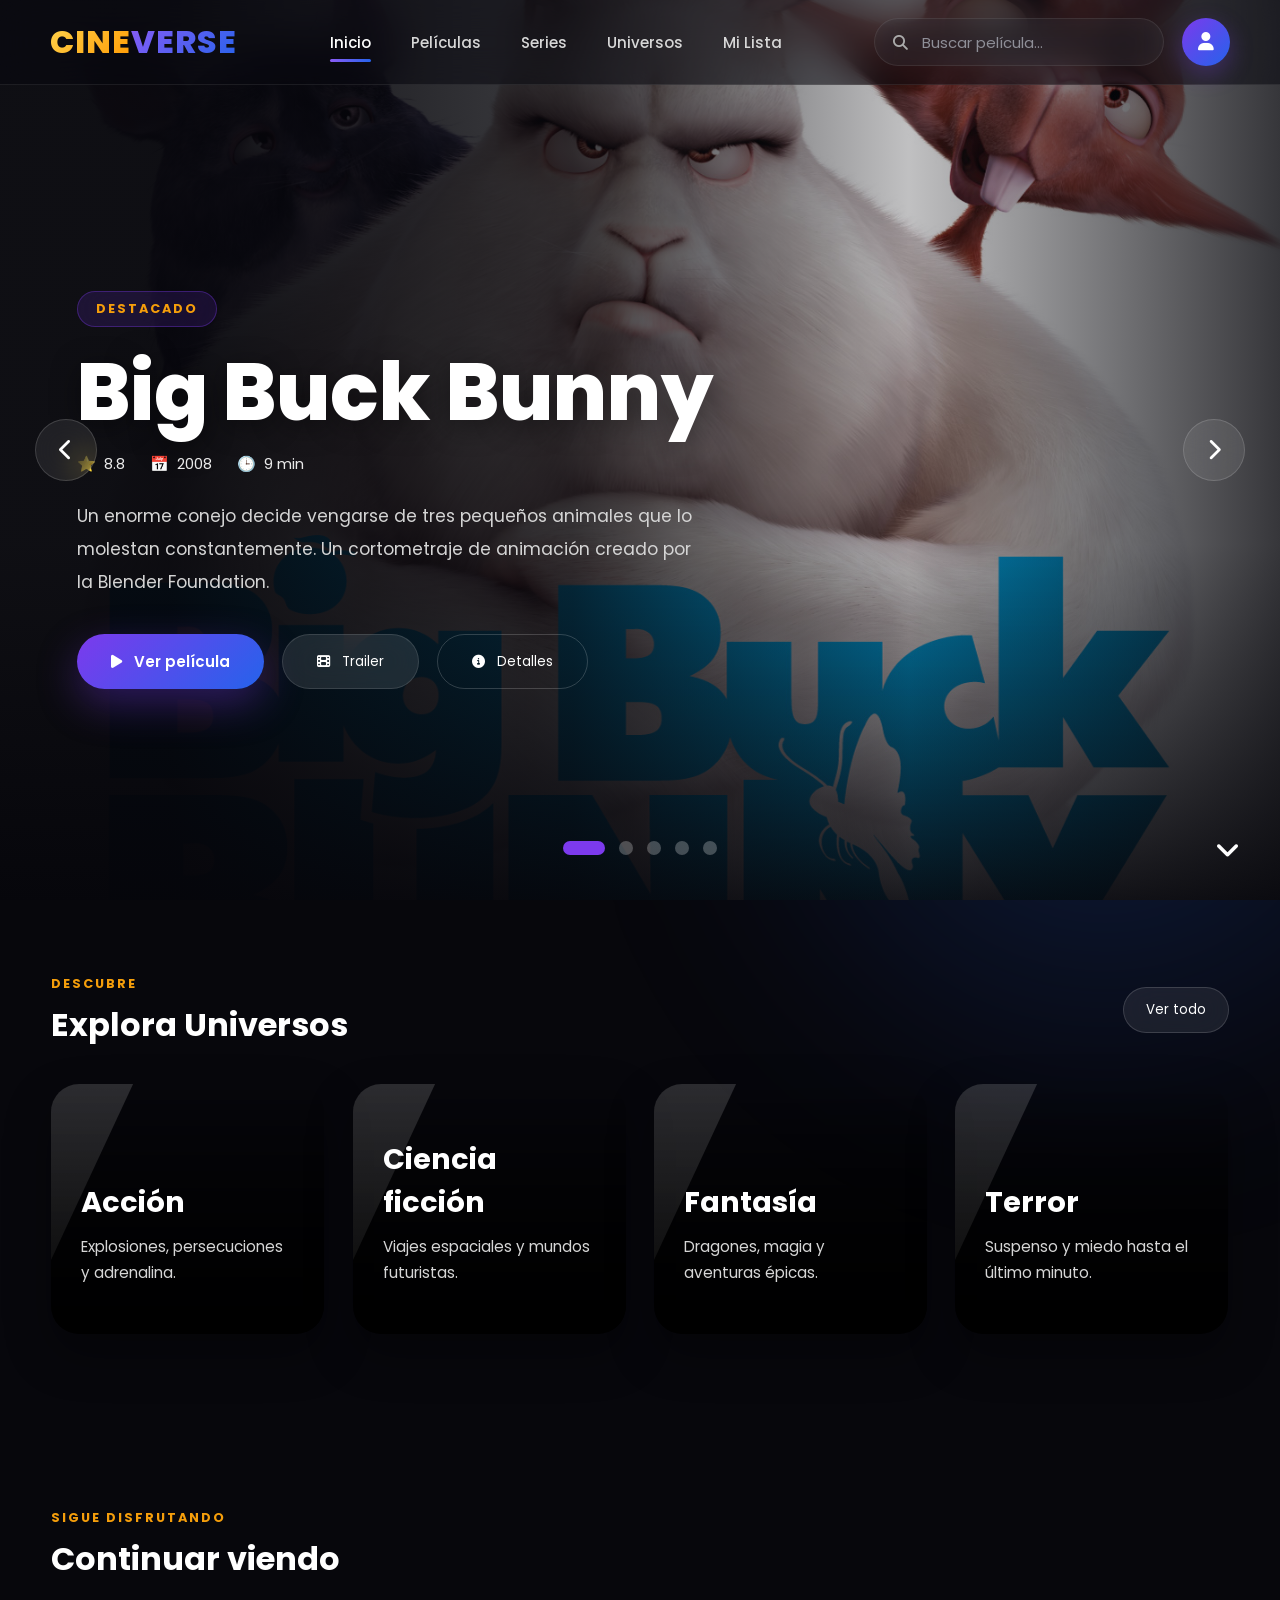
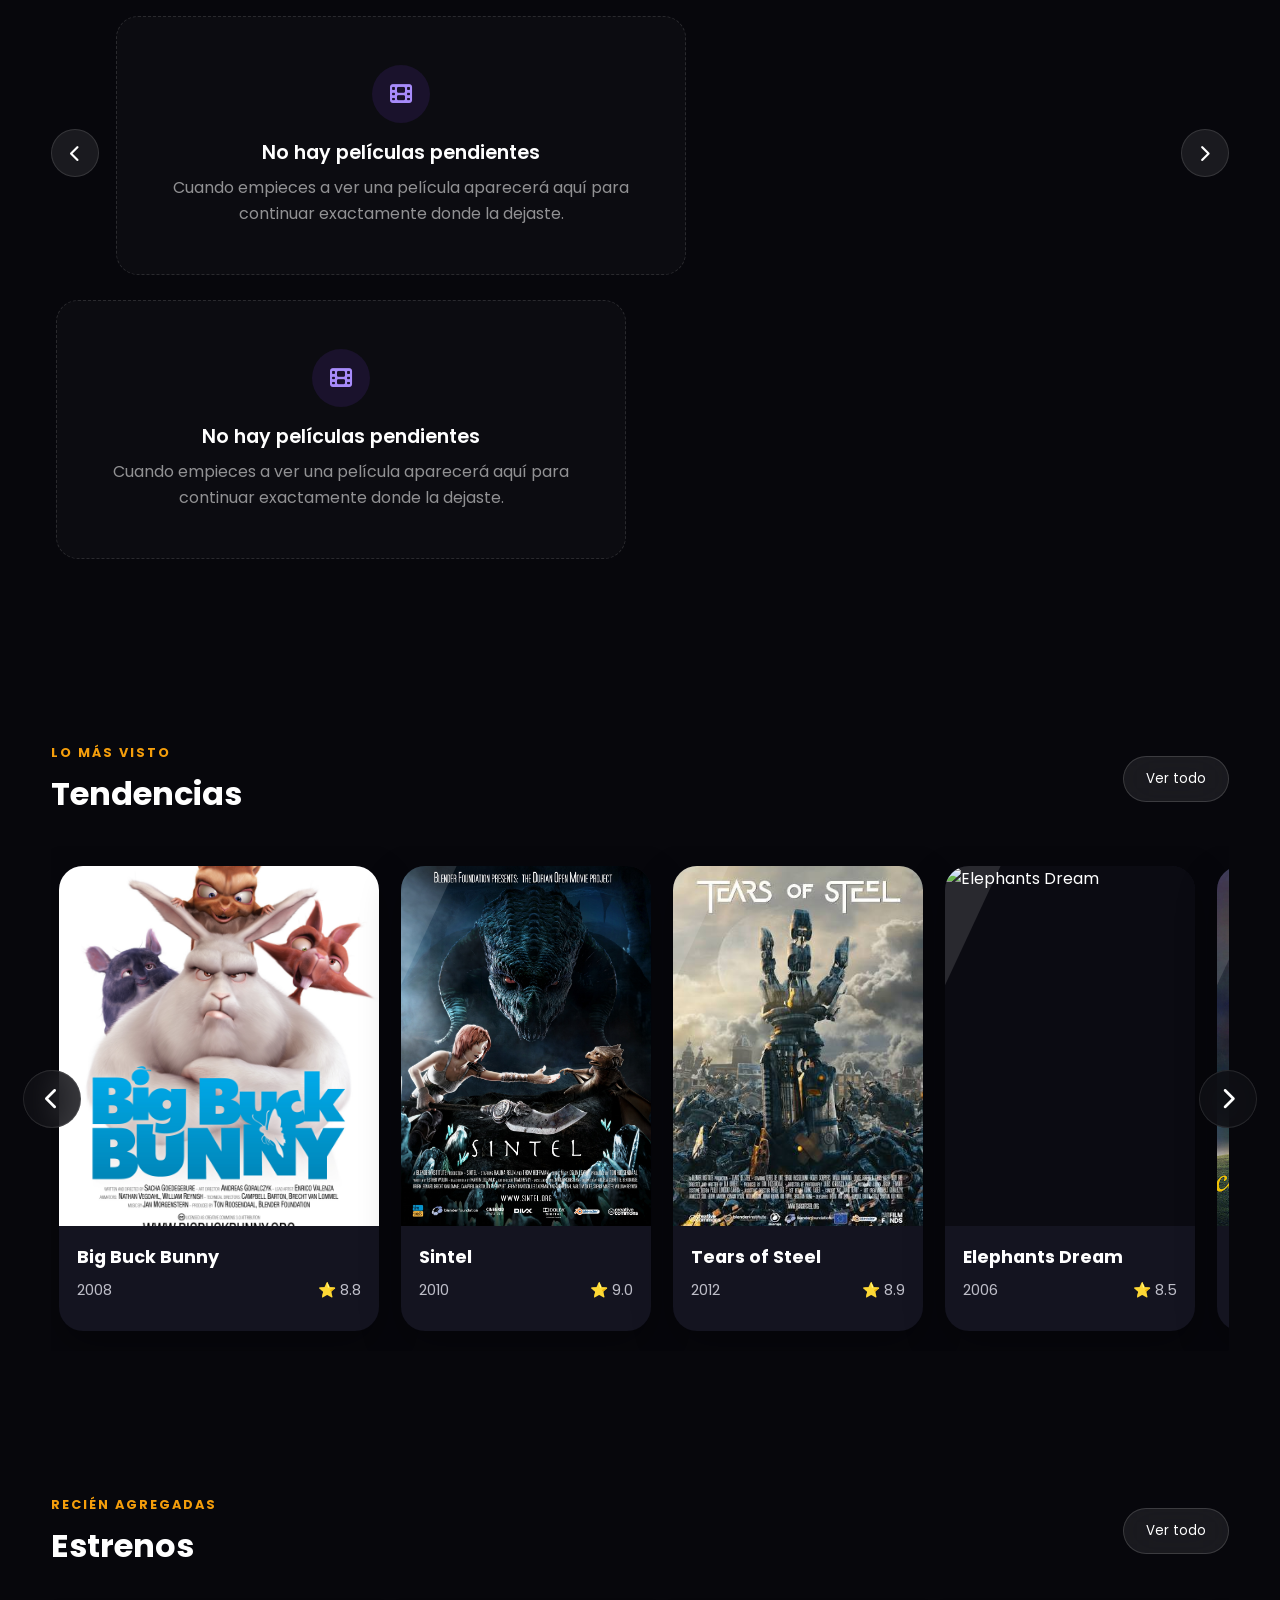
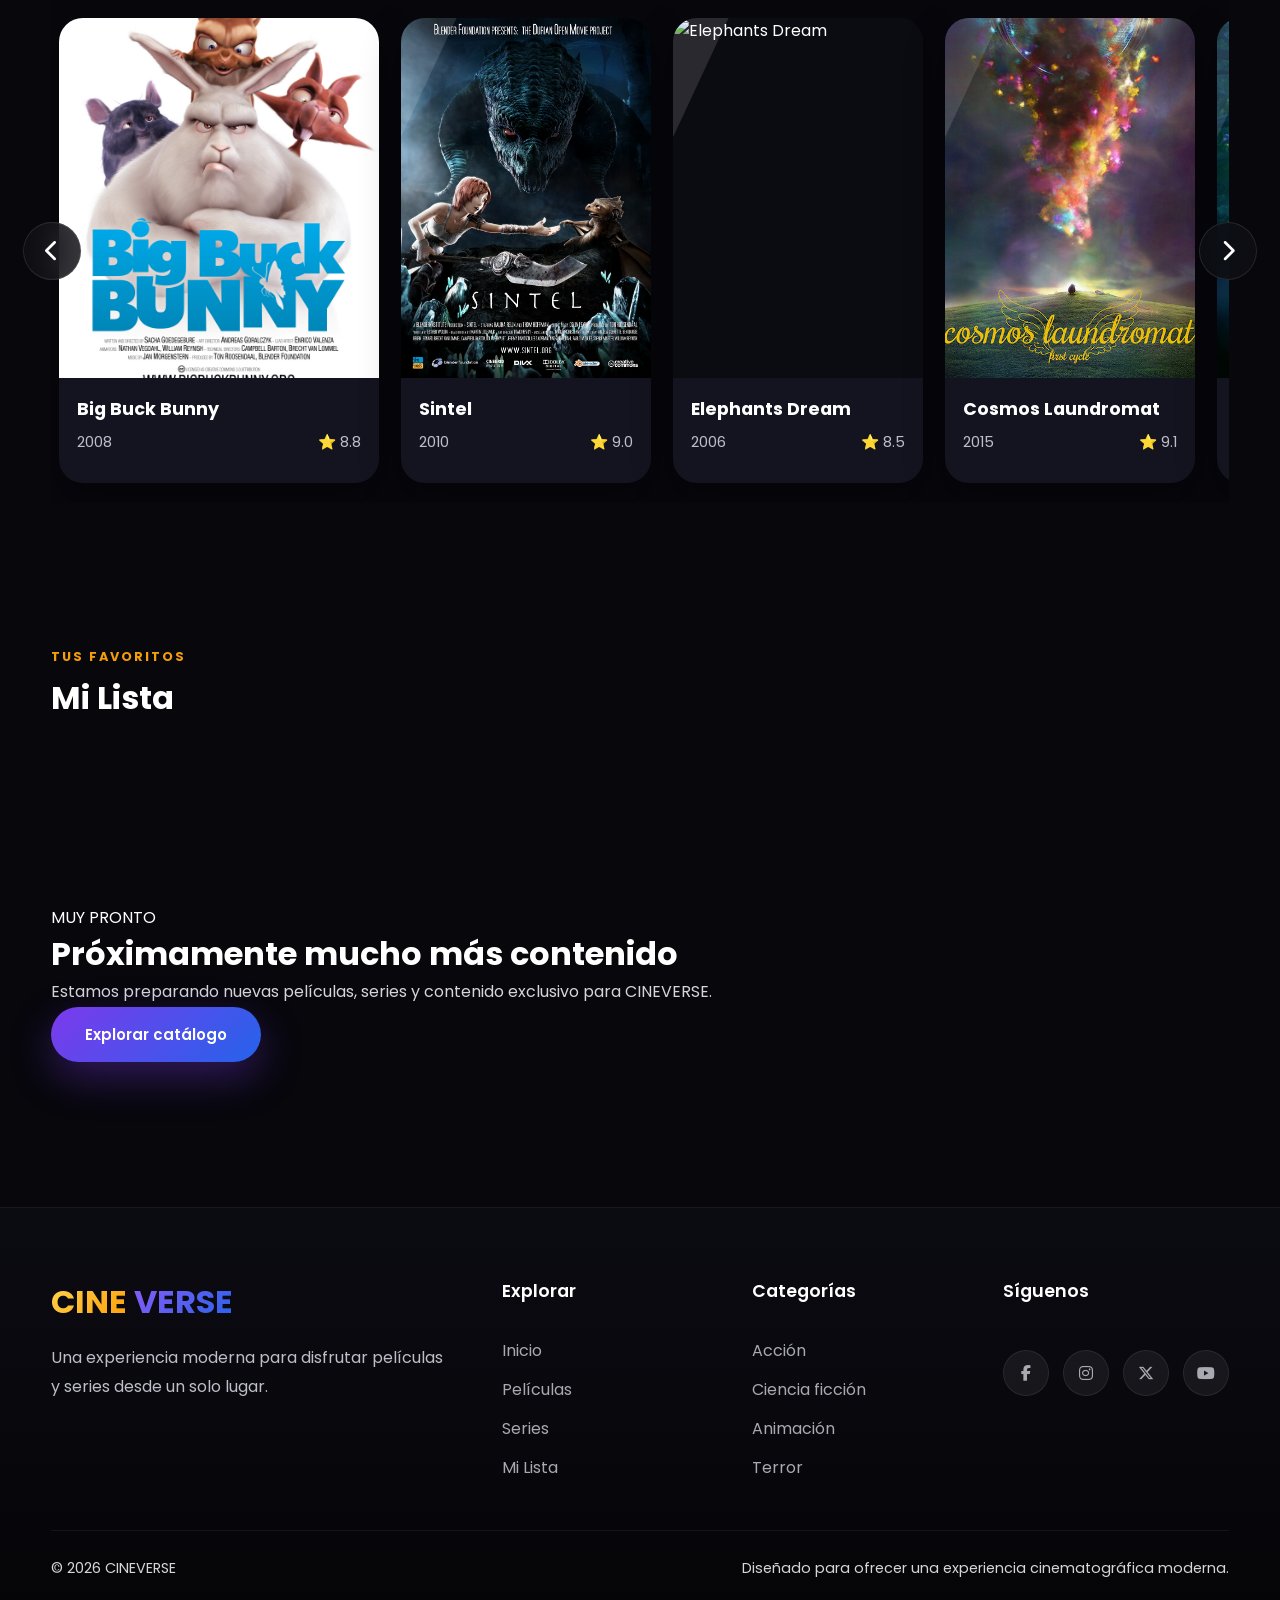
==== commit c0e2c654: "Fix sectionHeader div structure in index.html" ====
--- a/index.html
+++ b/index.html
@@ -422,7 +422,7 @@
 
 <section class="continuar" id="continuarSection">
 
-  <div class="sectionHeader">
+<div class="sectionHeader">
 
     <div>
 
@@ -435,6 +435,8 @@
         </h2>
 
     </div>
+
+</div>
 <div class="continuarCarrusel">
 
     <button
--- a/style.css
+++ b/style.css
@@ -3764,3 +3764,190 @@
     }
 
 }
+/* =========================================================
+        CONTINUAR VIENDO — CONTROLES LATERALES
+========================================================= */
+
+.continuarCarrusel{
+
+    position:relative;
+
+    width:100%;
+
+    display:flex;
+
+    align-items:center;
+
+    gap:12px;
+
+}
+
+
+/* =========================================================
+                    FLECHAS
+========================================================= */
+
+.continuarFlecha{
+
+    flex:
+        0 0 48px;
+
+    width:48px;
+
+    height:48px;
+
+    border:none;
+
+    border-radius:50%;
+
+    display:flex;
+
+    align-items:center;
+
+    justify-content:center;
+
+    background:
+        rgba(255,255,255,.08);
+
+    border:
+        1px solid
+        rgba(255,255,255,.12);
+
+    color:#fff;
+
+    font-size:17px;
+
+    cursor:pointer;
+
+    transition:
+        .25s ease;
+
+    z-index:5;
+
+}
+
+
+.continuarFlecha:hover{
+
+    background:
+        rgba(124,58,237,.85);
+
+    border-color:
+        rgba(167,139,250,.7);
+
+    transform:
+        scale(1.08);
+
+    box-shadow:
+        0 8px 25px
+        rgba(124,58,237,.30);
+
+}
+
+
+.continuarFlecha:active{
+
+    transform:
+        scale(.95);
+
+}
+
+
+/* =========================================================
+                    LISTA
+========================================================= */
+
+.continuarLista{
+
+    flex:1;
+
+    min-width:0;
+
+    display:flex;
+
+    gap:24px;
+
+    overflow-x:auto;
+
+    overflow-y:hidden;
+
+    scroll-behavior:smooth;
+
+    scroll-snap-type:x mandatory;
+
+    padding:
+        5px 5px 20px;
+
+    scrollbar-width:none;
+
+}
+
+
+.continuarLista::-webkit-scrollbar{
+
+    display:none;
+
+}
+
+
+/* =========================================================
+                    TARJETAS
+========================================================= */
+
+.continuarItem{
+
+    flex:
+        0 0 520px;
+
+    min-width:520px;
+
+    scroll-snap-align:start;
+
+}
+
+
+/* =========================================================
+                    CELULAR
+========================================================= */
+
+@media(max-width:700px){
+
+    .continuarCarrusel{
+
+        gap:6px;
+
+    }
+
+
+    .continuarFlecha{
+
+        flex:
+            0 0 38px;
+
+        width:38px;
+
+        height:38px;
+
+        font-size:14px;
+
+    }
+
+
+    .continuarLista{
+
+        gap:15px;
+
+    }
+
+
+    .continuarItem{
+
+        flex:
+            0 0 calc(100vw - 105px);
+
+        min-width:
+            calc(100vw - 105px);
+
+    }
+
+}
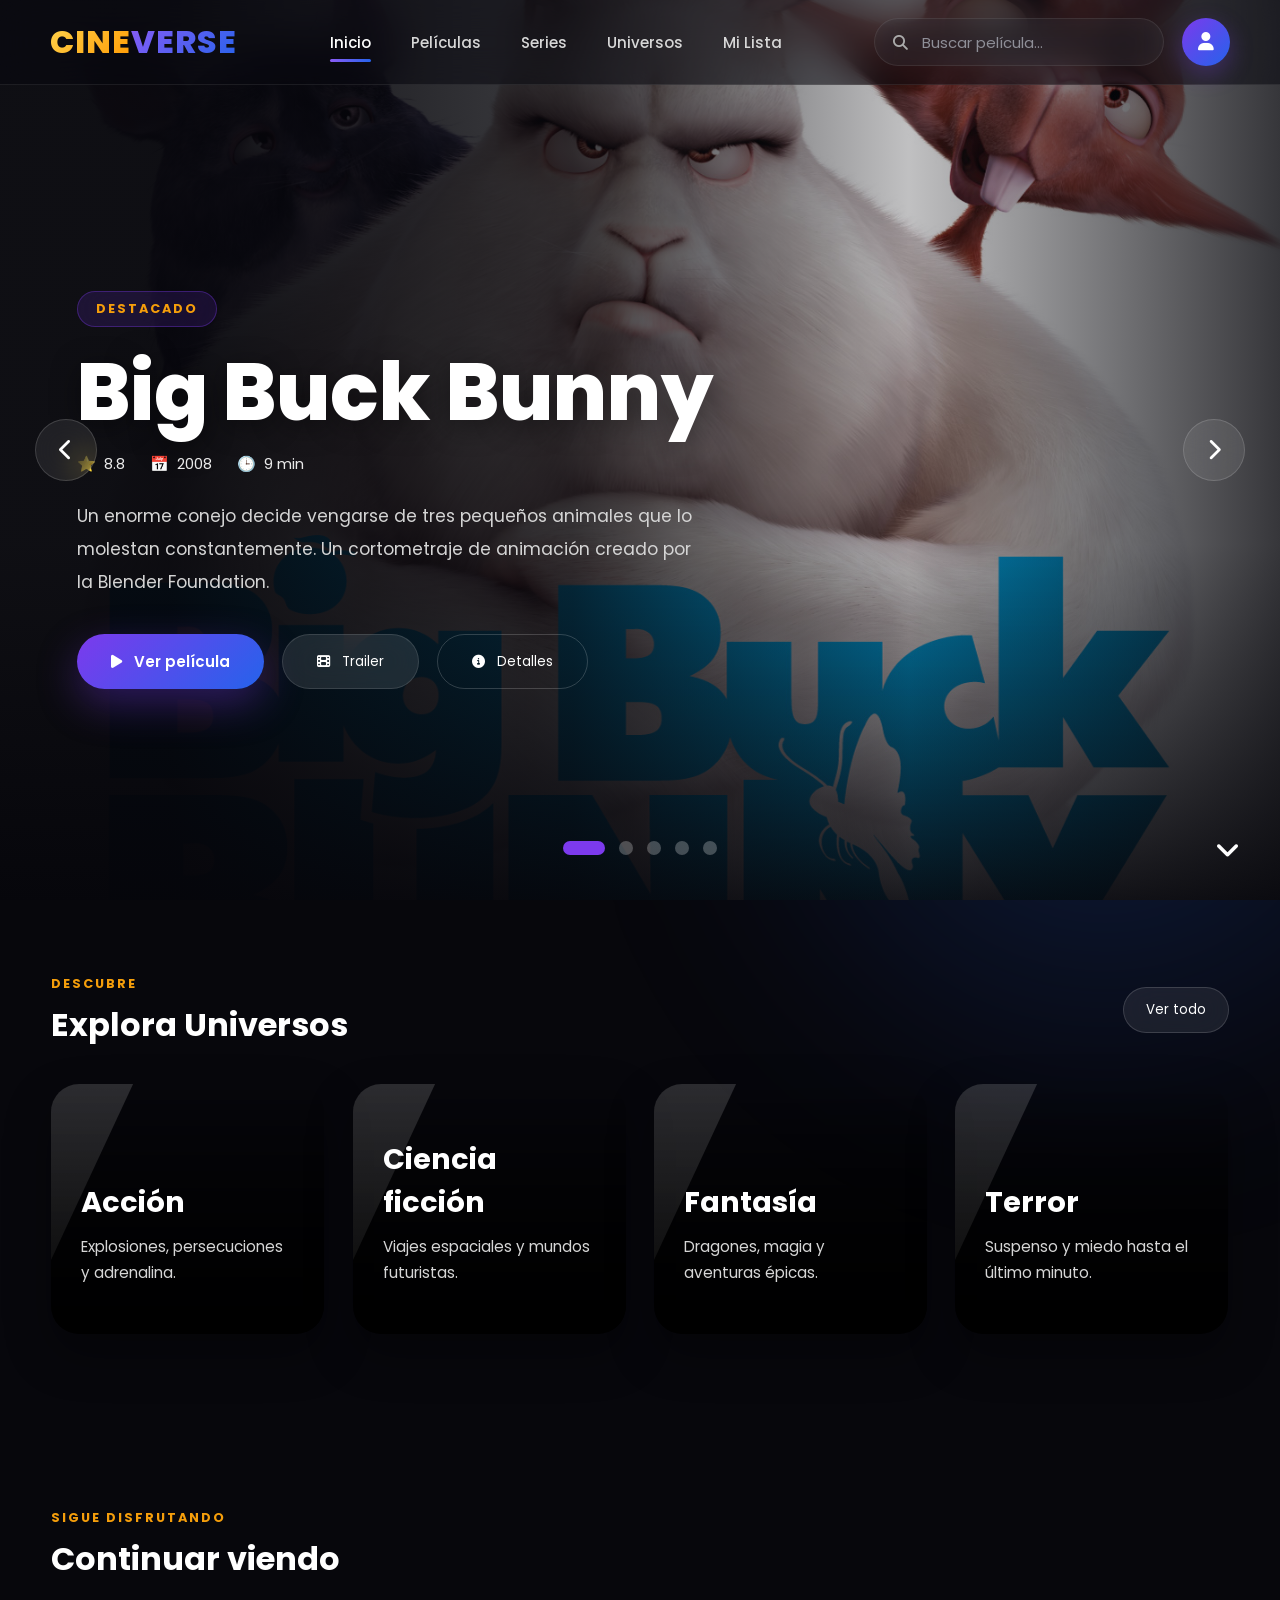
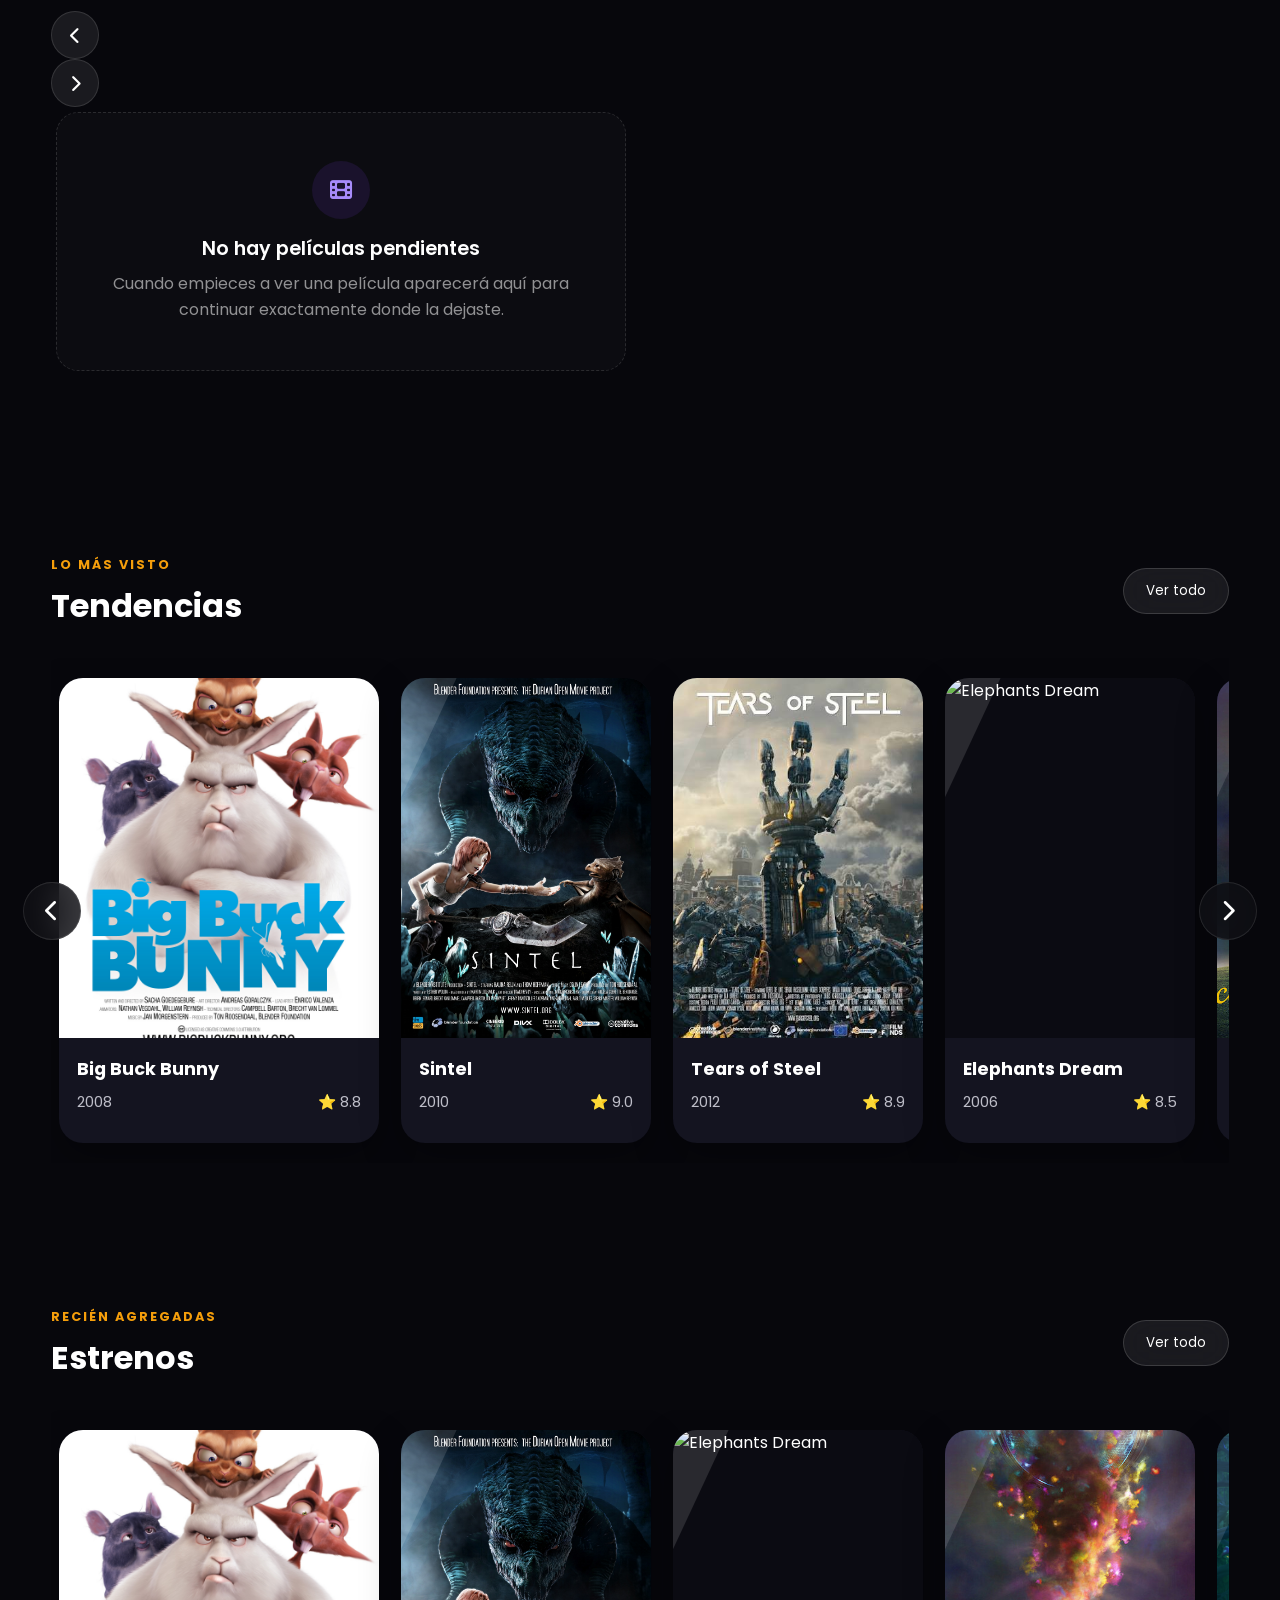
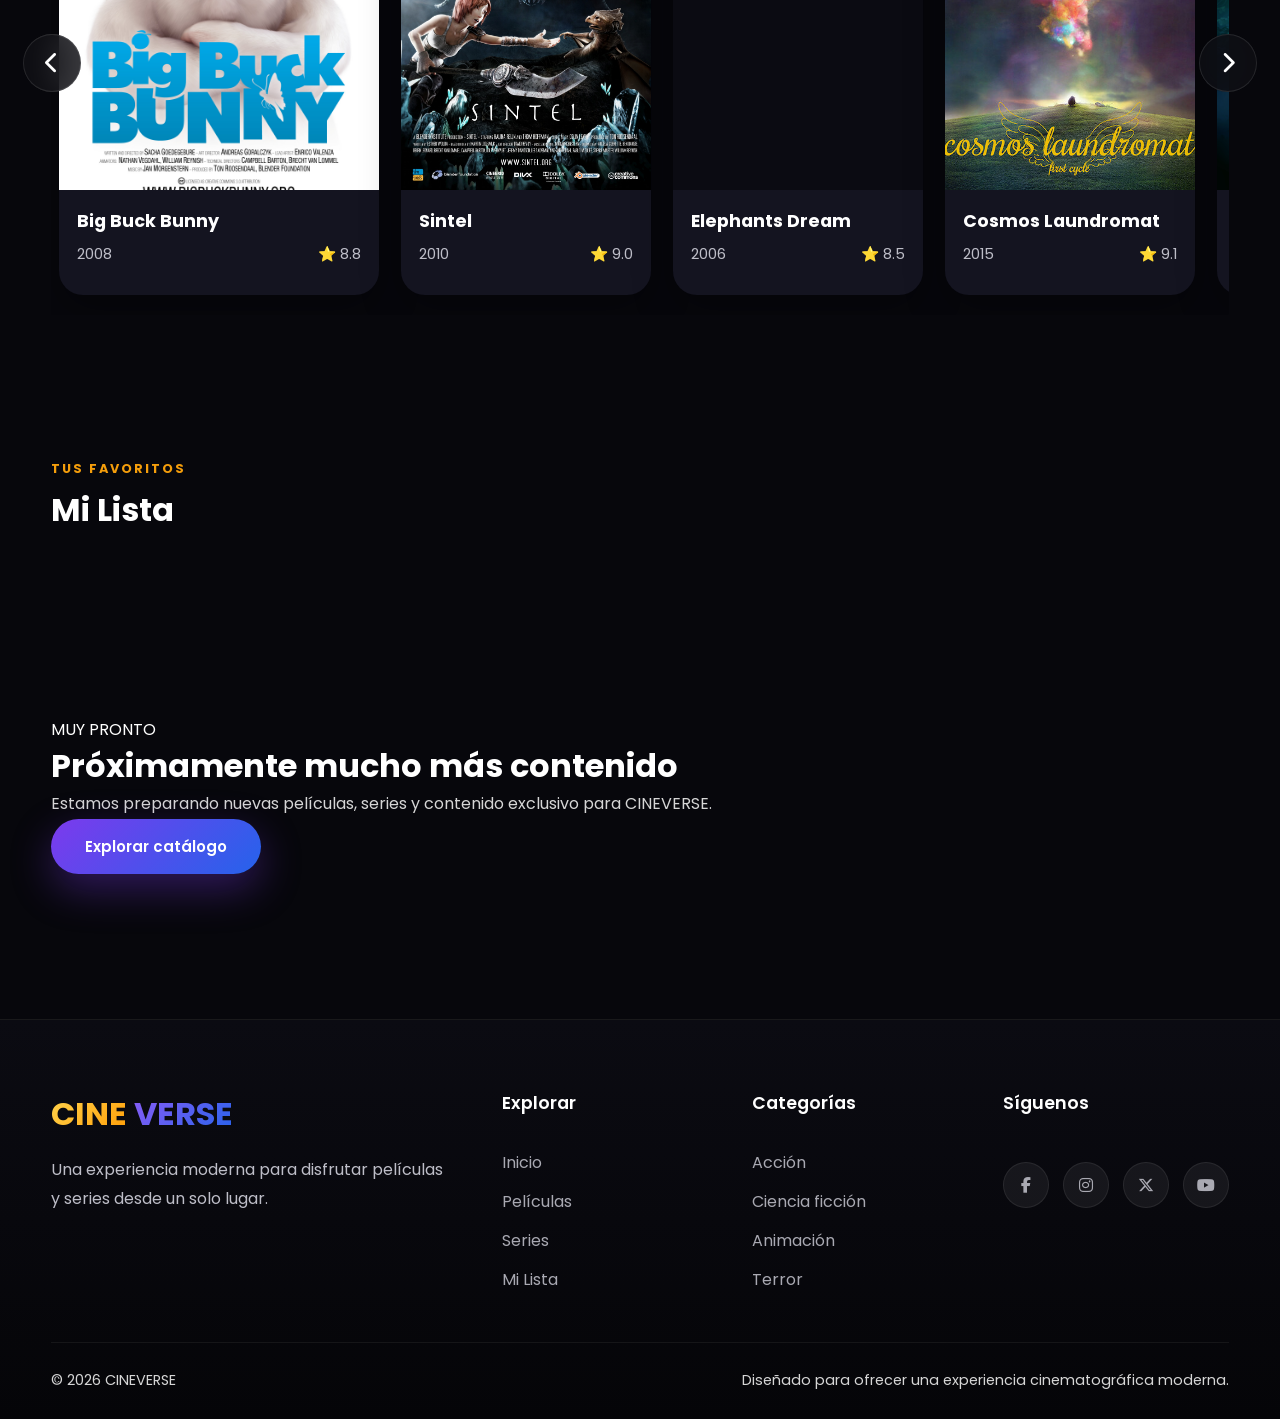
==== commit 90670174: "Update index.html" ====
--- a/index.html
+++ b/index.html
@@ -450,9 +450,39 @@
     </button>
 
 
+
+    </div>
+
+
+    <button
+        id="continuarSiguiente"
+        class="continuarFlecha continuarFlechaDerecha"
+        type="button"
+        aria-label="Más películas">
+
+        <i class="fa-solid fa-chevron-right"></i>
+
+    </button>
+
+</div>
+
+    
+
+</div>
+
+      
+    <!-- ==============================================
+                LISTA DE PELÍCULAS
+    =============================================== -->
+
     <div
         id="continuarLista"
         class="continuarLista">
+
+
+        <!-- ==========================================
+                    MENSAJE VACÍO
+        =========================================== -->
 
         <div
             id="continuarVacio"
@@ -476,61 +506,6 @@
 
         </div>
 
-    </div>
-
-
-    <button
-        id="continuarSiguiente"
-        class="continuarFlecha continuarFlechaDerecha"
-        type="button"
-        aria-label="Más películas">
-
-        <i class="fa-solid fa-chevron-right"></i>
-
-    </button>
-
-</div>
-
-    
-
-</div>
-
-      
-    <!-- ==============================================
-                LISTA DE PELÍCULAS
-    =============================================== -->
-
-    <div
-        id="continuarLista"
-        class="continuarLista">
-
-
-        <!-- ==========================================
-                    MENSAJE VACÍO
-        =========================================== -->
-
-        <div
-            id="continuarVacio"
-            class="continuarVacio">
-
-            <div class="continuarVacioIcon">
-
-                <i class="fa-solid fa-film"></i>
-
-            </div>
-
-            <h3>
-                No hay películas pendientes
-            </h3>
-
-            <p>
-                Cuando empieces a ver una película
-                aparecerá aquí para continuar
-                exactamente donde la dejaste.
-            </p>
-
-        </div>
-
 
     </div>
 
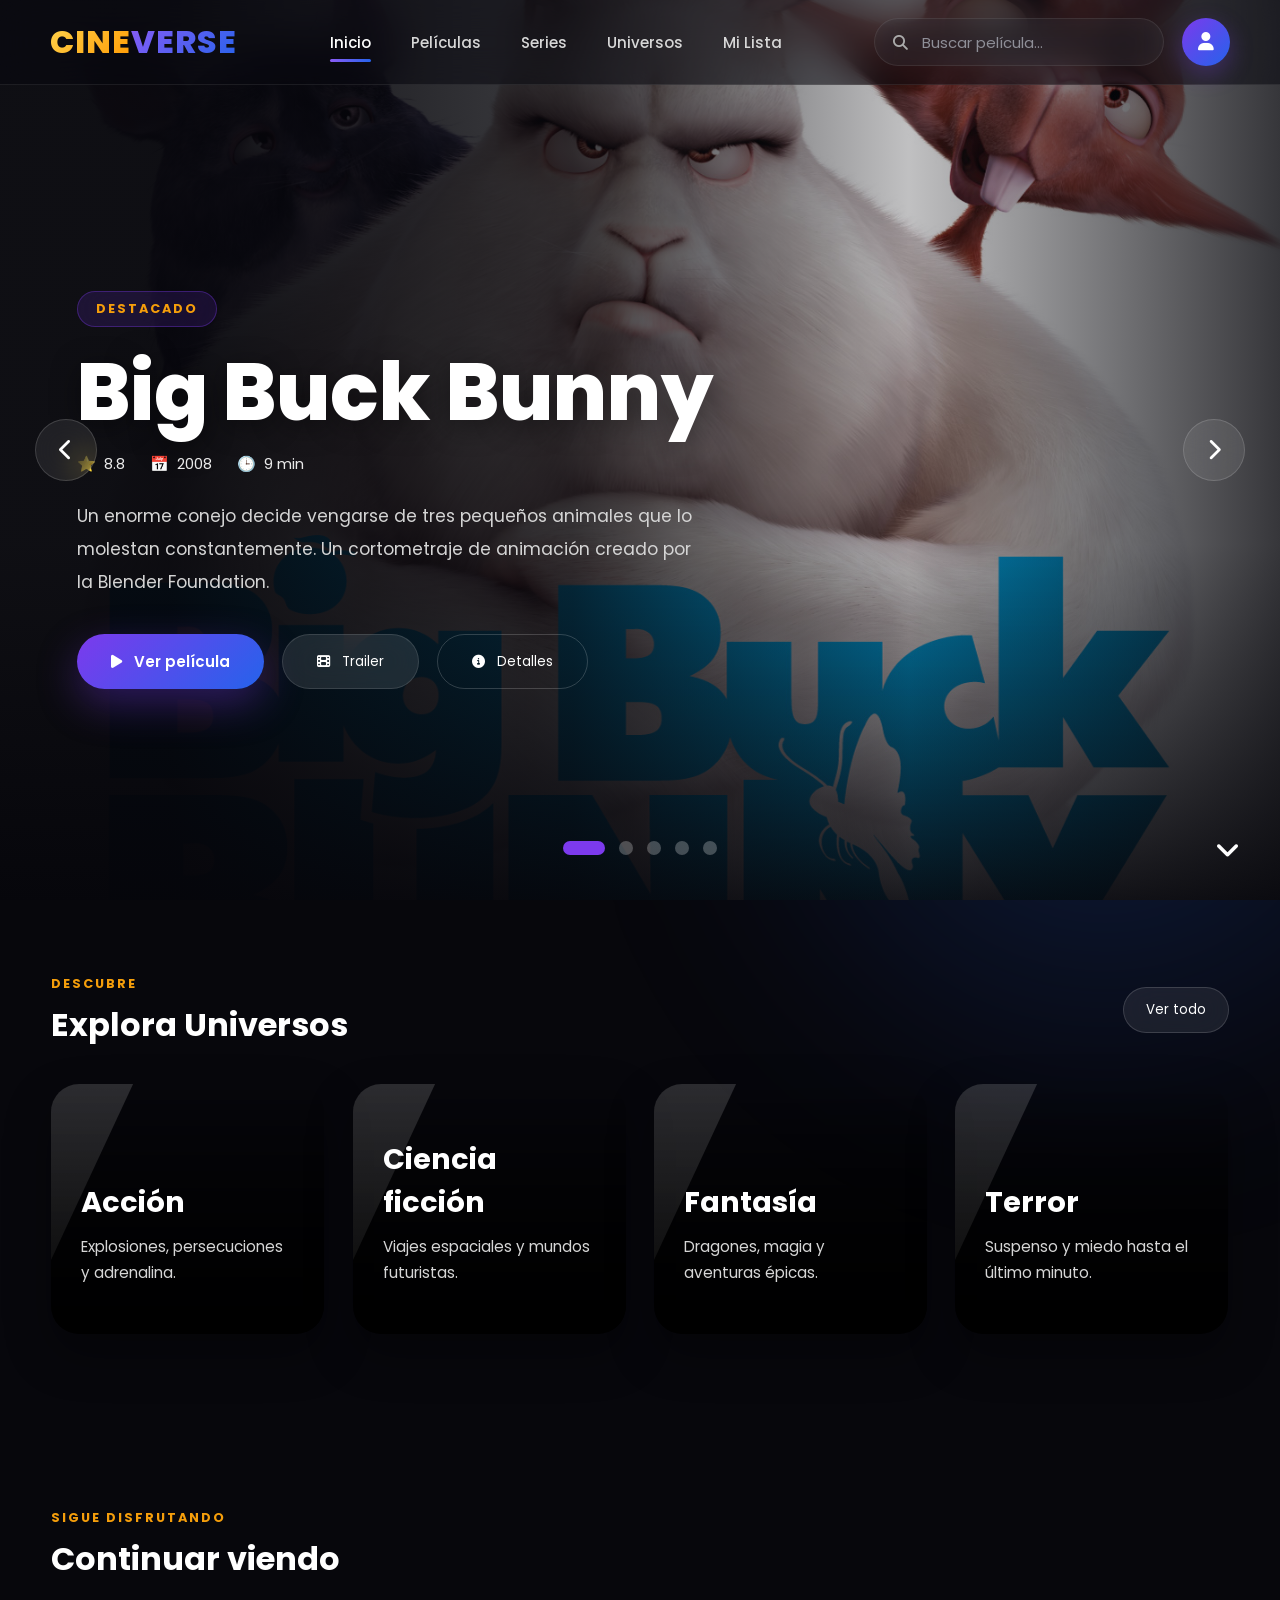
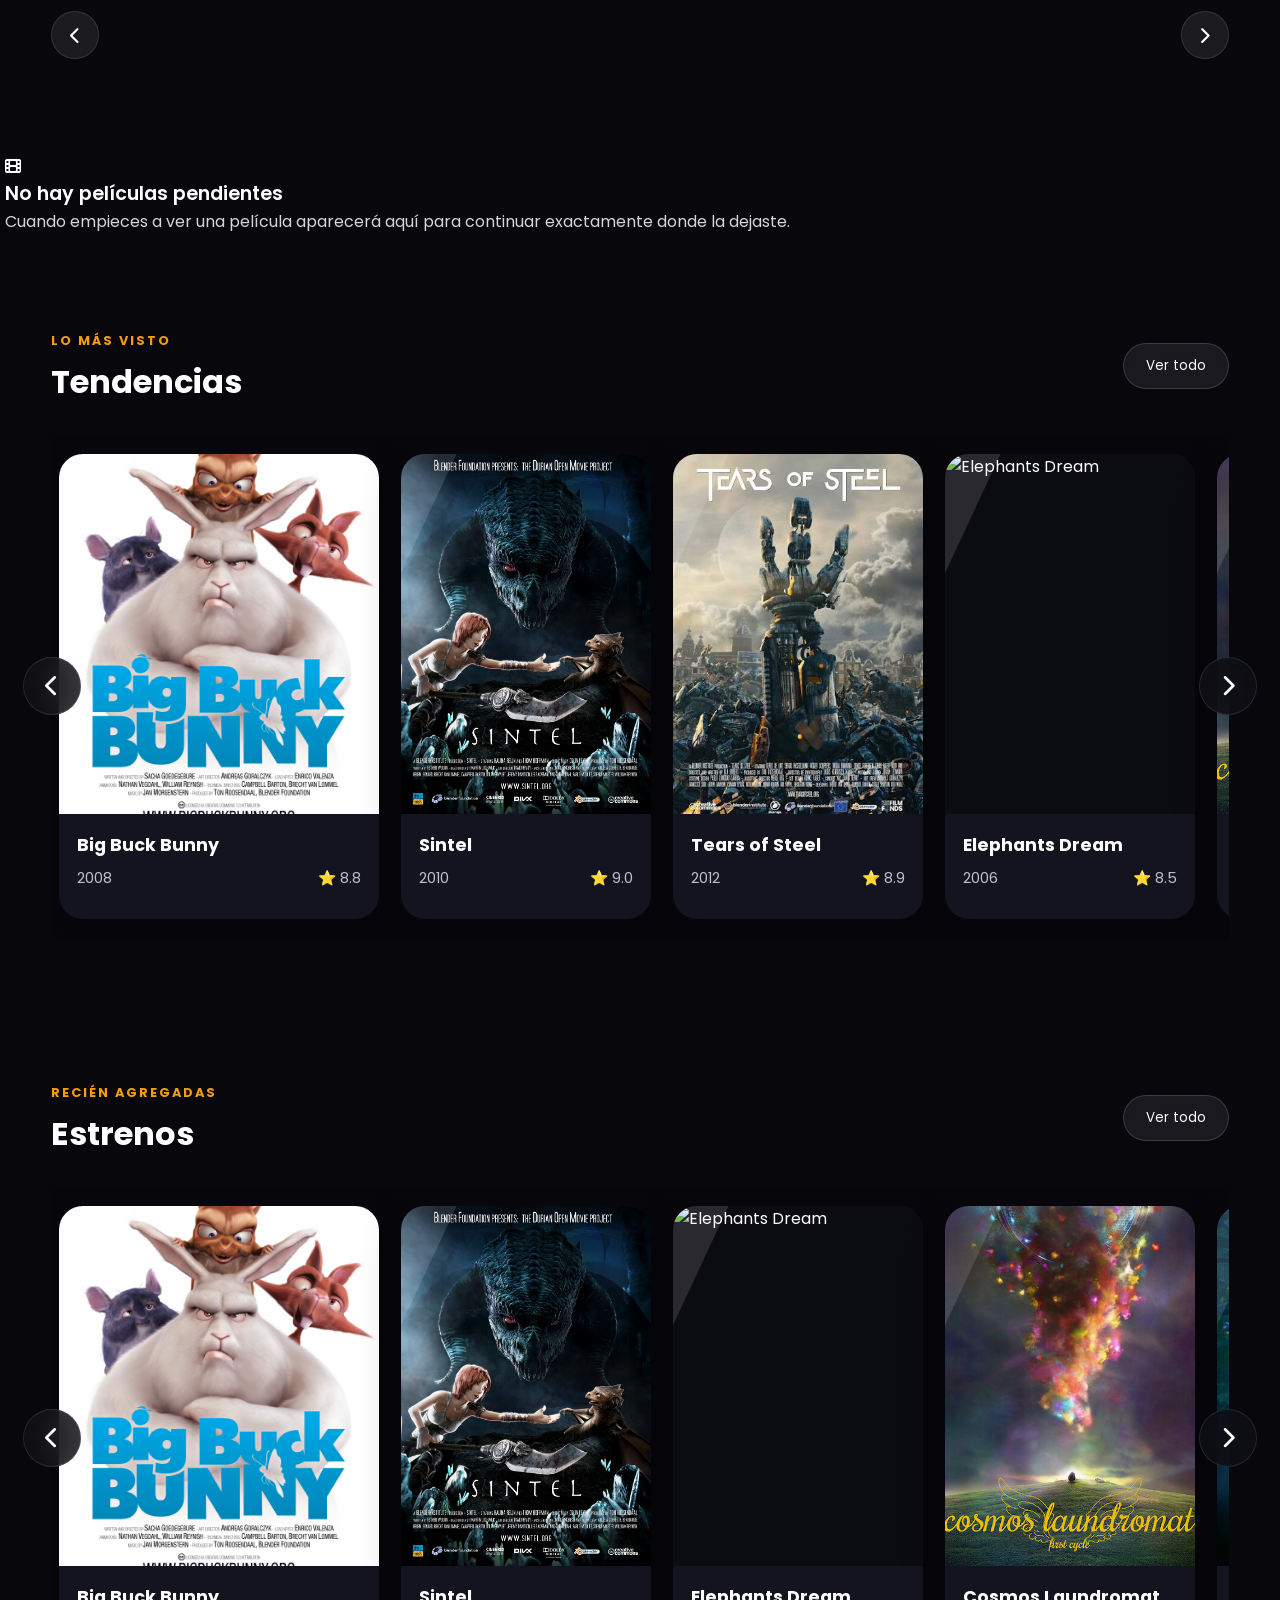
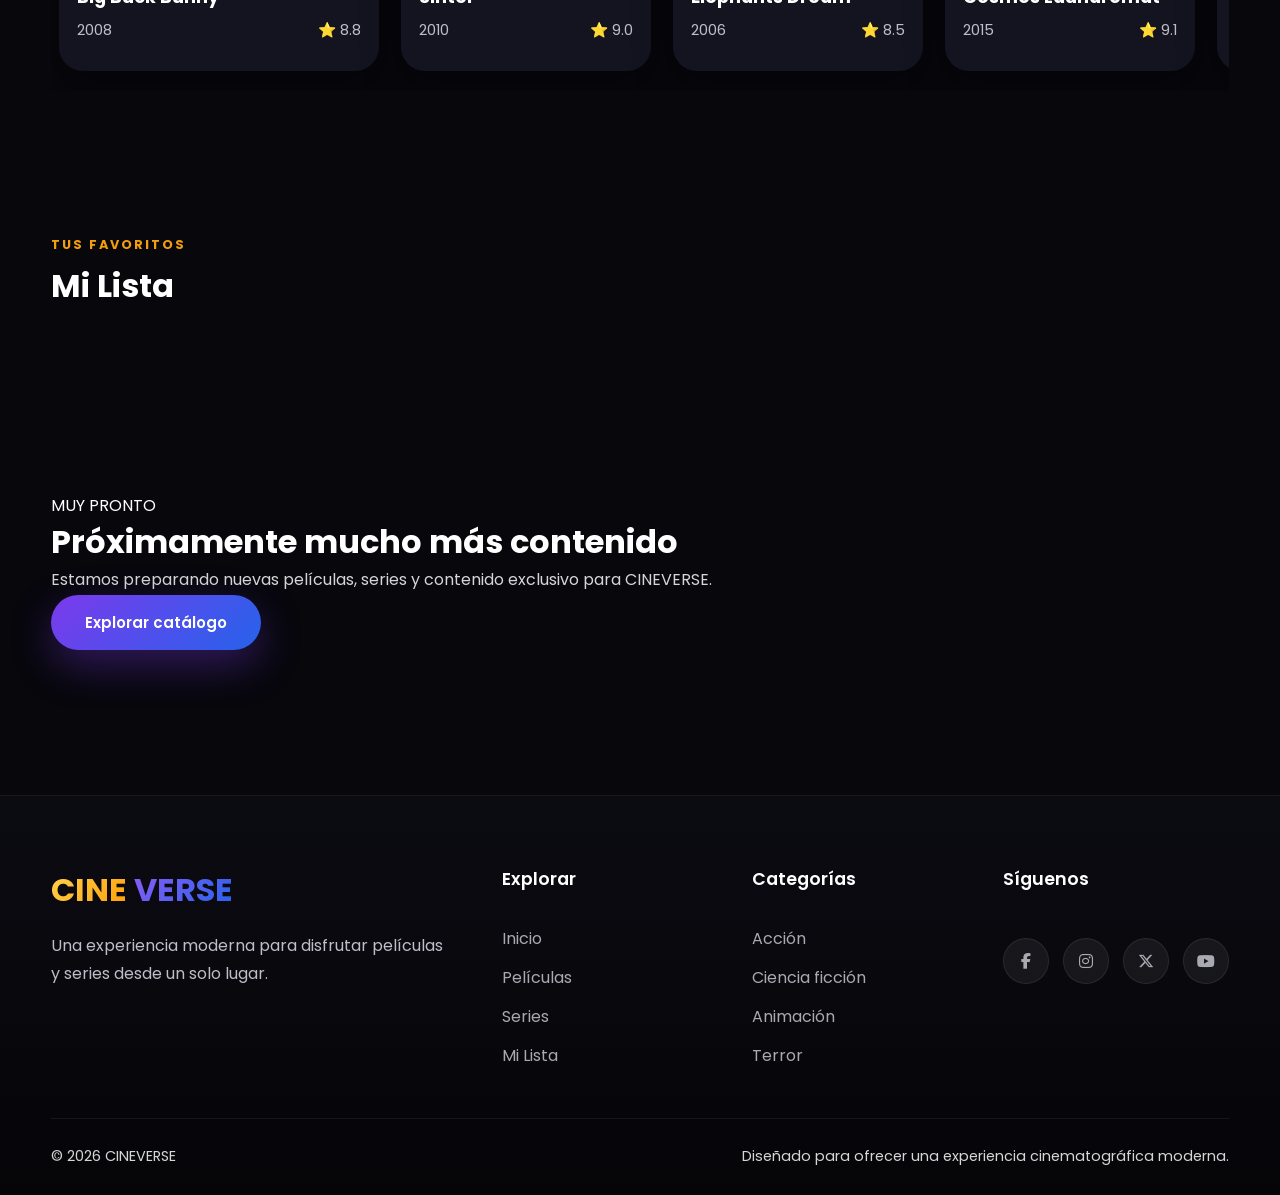
==== commit b7dc5674: "Update index.html" ====
--- a/index.html
+++ b/index.html
@@ -422,53 +422,53 @@
 
 <section class="continuar" id="continuarSection">
 
-<div class="sectionHeader">
-
-    <div>
-
-        <span class="sectionMini">
-            Sigue disfrutando
-        </span>
-
-        <h2>
-            Continuar viendo
-        </h2>
-
-    </div>
-
-</div>
-<div class="continuarCarrusel">
-
-    <button
-        id="continuarAnterior"
-        class="continuarFlecha continuarFlechaIzquierda"
-        type="button"
-        aria-label="Películas anteriores">
-
-        <i class="fa-solid fa-chevron-left"></i>
-
-    </button>
-
-
-
-    </div>
-
-
-    <button
-        id="continuarSiguiente"
-        class="continuarFlecha continuarFlechaDerecha"
-        type="button"
-        aria-label="Más películas">
-
-        <i class="fa-solid fa-chevron-right"></i>
-
-    </button>
-
-</div>
-
-    
-
-</div>
+    <div class="sectionHeader">
+
+        <div>
+            <span class="sectionMini">
+                Sigue disfrutando
+            </span>
+
+            <h2>
+                Continuar viendo
+            </h2>
+        </div>
+
+    </div>
+
+
+    <div class="continuarCarrusel">
+
+        <button
+            id="continuarAnterior"
+            class="continuarFlecha"
+            type="button"
+            aria-label="Anterior">
+
+            <i class="fa-solid fa-chevron-left"></i>
+
+        </button>
+
+
+        <div
+            id="continuarLista"
+            class="continuarLista">
+        </div>
+
+
+        <button
+            id="continuarSiguiente"
+            class="continuarFlecha"
+            type="button"
+            aria-label="Siguiente">
+
+            <i class="fa-solid fa-chevron-right"></i>
+
+        </button>
+
+    </div>
+
+</section>
 
       
     <!-- ==============================================
--- a/style.css
+++ b/style.css
@@ -3614,81 +3614,6 @@
 }
 
 
-/* =========================================================
-                ESTADO VACÍO
-========================================================= */
-
-.continuarVacio{
-
-    grid-column:
-        1 / -1;
-
-    padding:
-        48px 24px;
-
-    text-align:center;
-
-    border:
-        1px dashed
-        rgba(255,255,255,.12);
-
-    border-radius:22px;
-
-    background:
-        rgba(255,255,255,.025);
-
-}
-
-
-.continuarVacioIcon{
-
-    width:58px;
-
-    height:58px;
-
-    margin:
-        0 auto 15px;
-
-    display:grid;
-
-    place-items:center;
-
-    border-radius:50%;
-
-    background:
-        rgba(124,58,237,.12);
-
-    color:#a78bfa;
-
-    font-size:22px;
-
-}
-
-
-.continuarVacio h3{
-
-    margin:
-        0 0 8px;
-
-    color:#fff;
-
-}
-
-
-.continuarVacio p{
-
-    max-width:520px;
-
-    margin:
-        0 auto;
-
-    color:
-        rgba(255,255,255,.55);
-
-    line-height:1.6;
-
-}
-
 
 /* =========================================================
                     TABLET
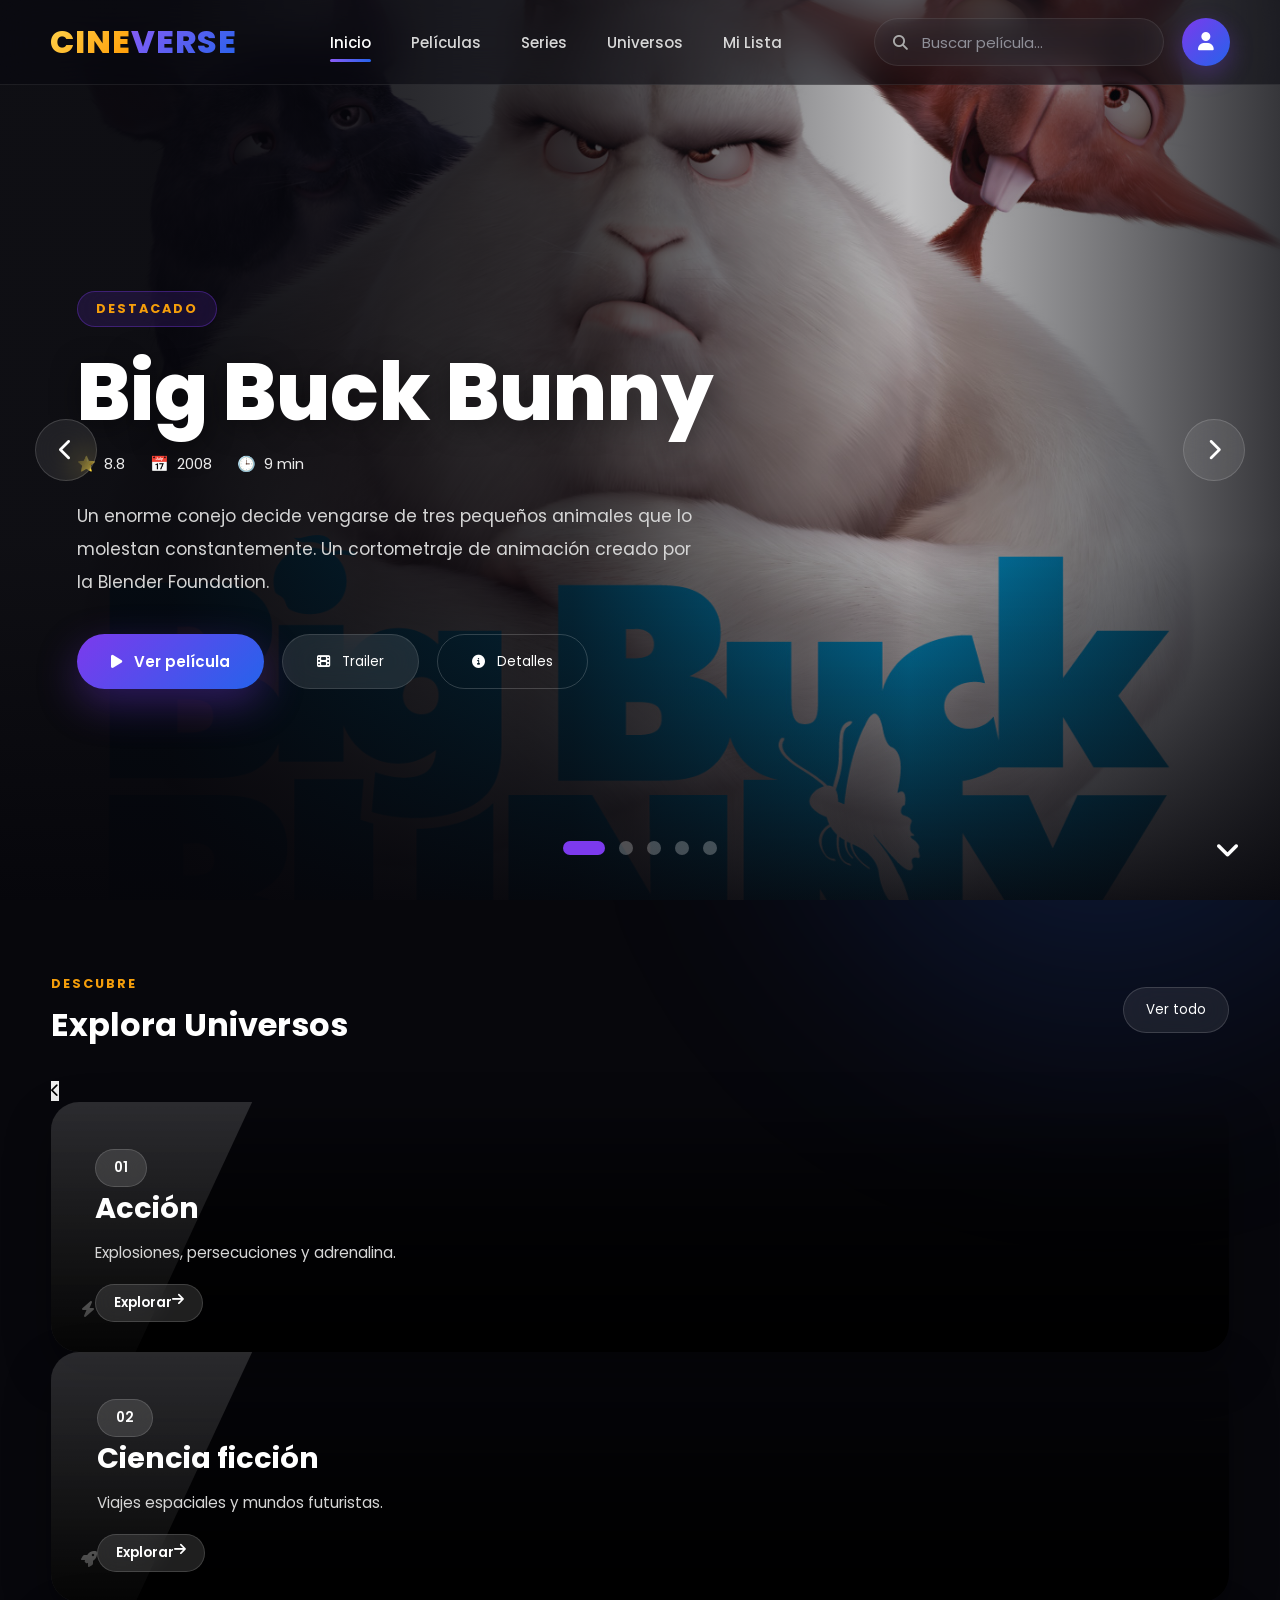
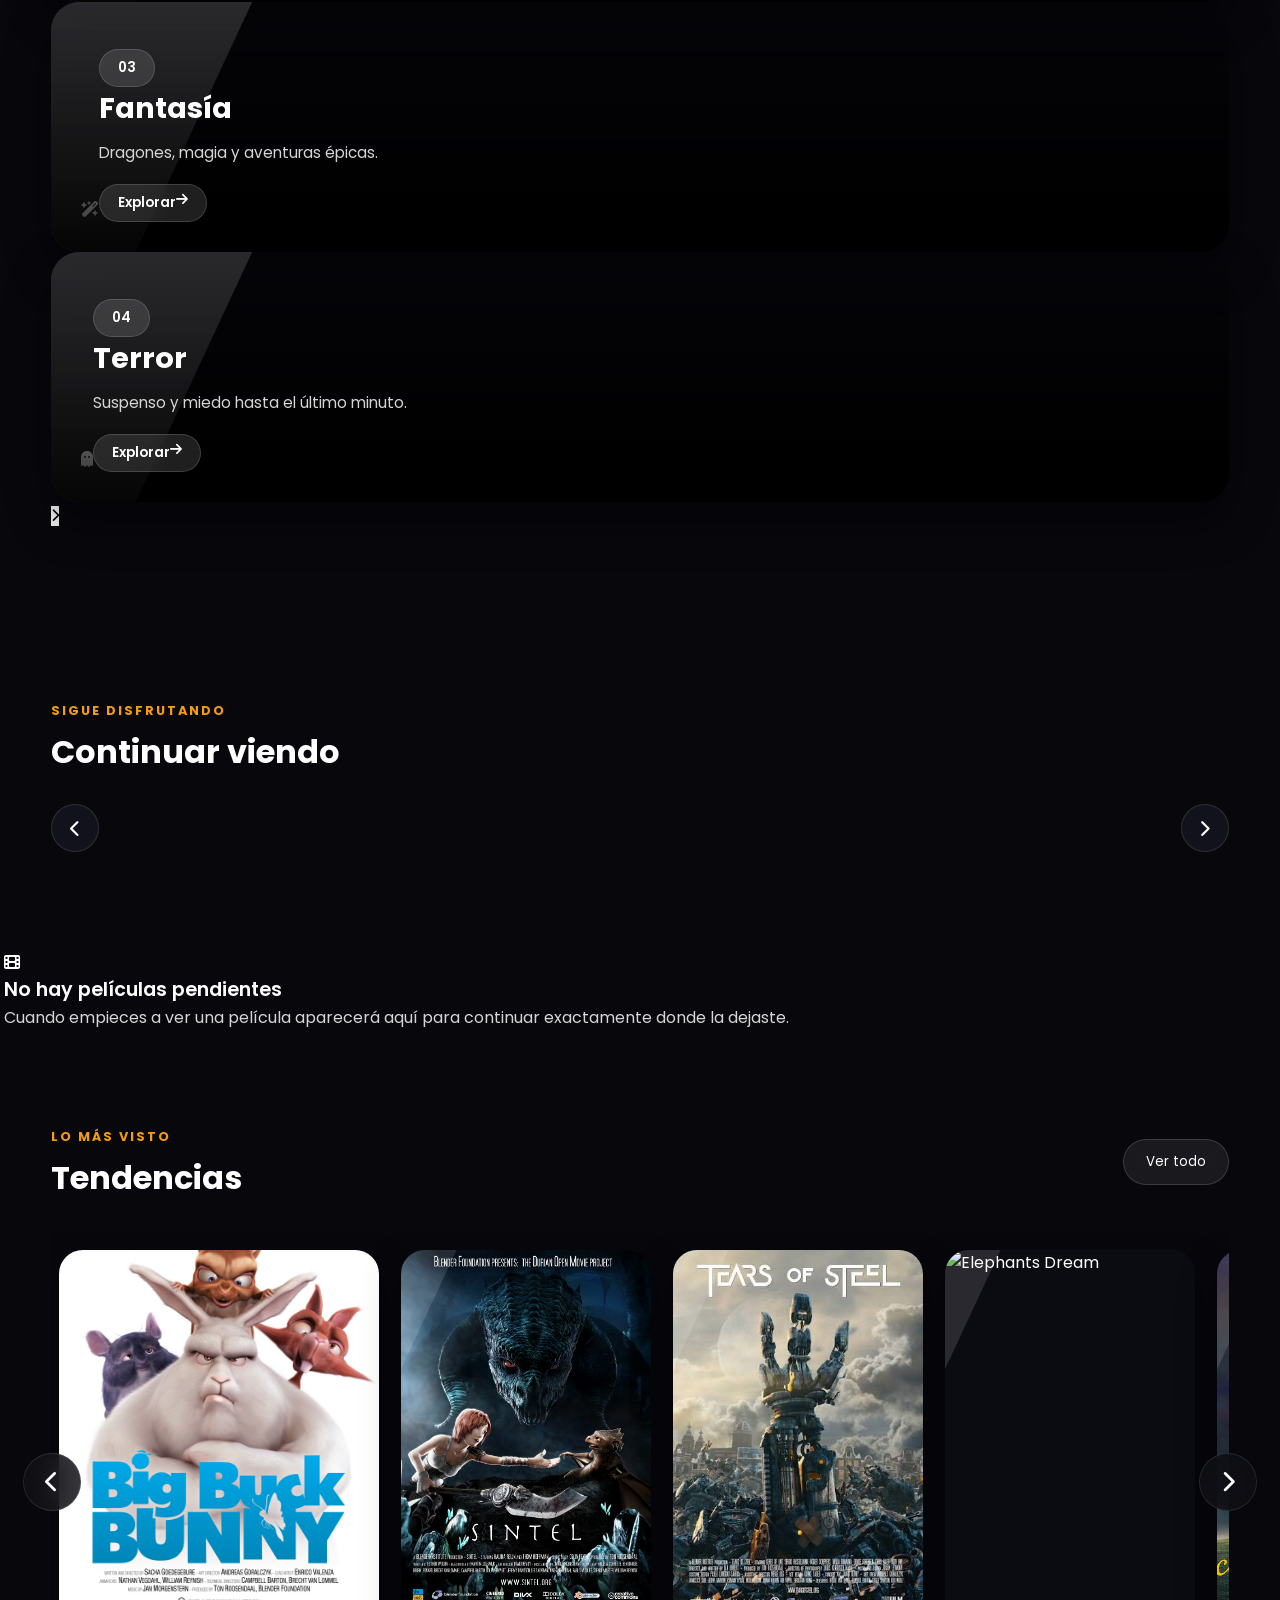
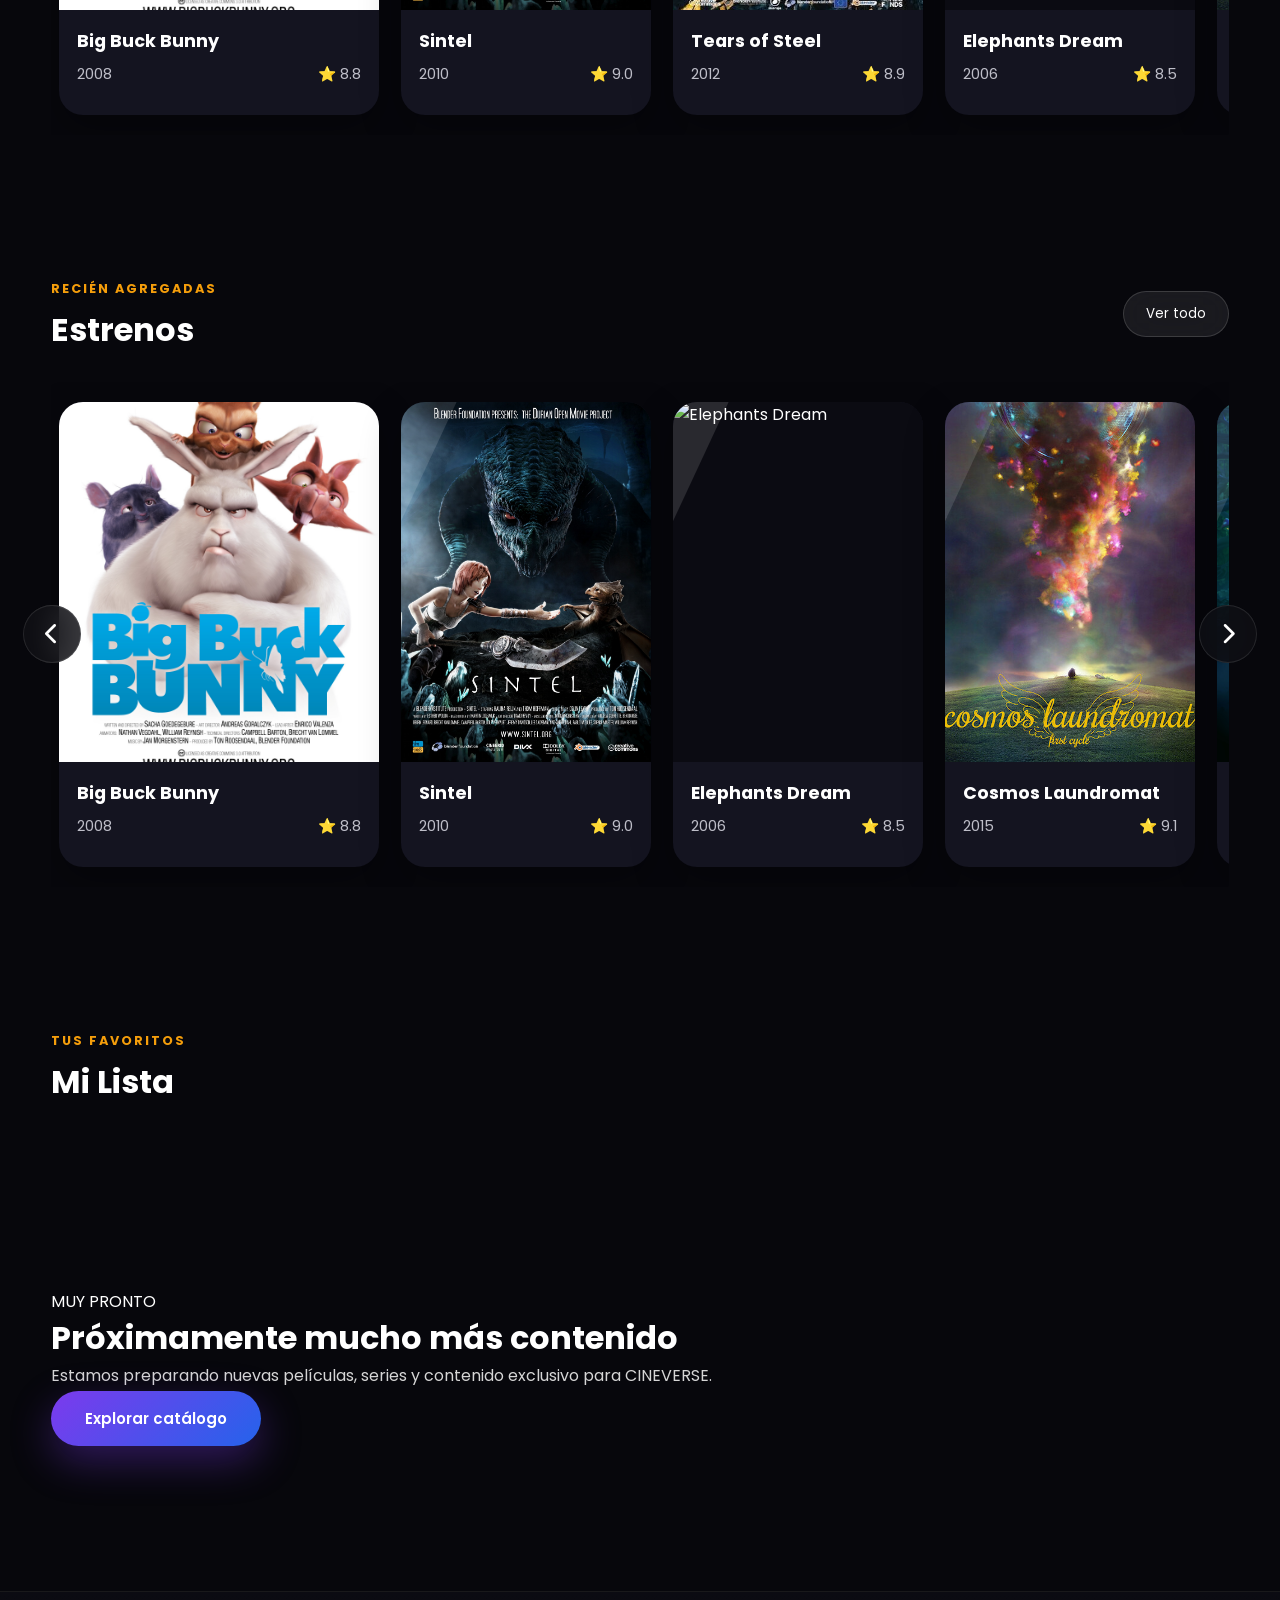
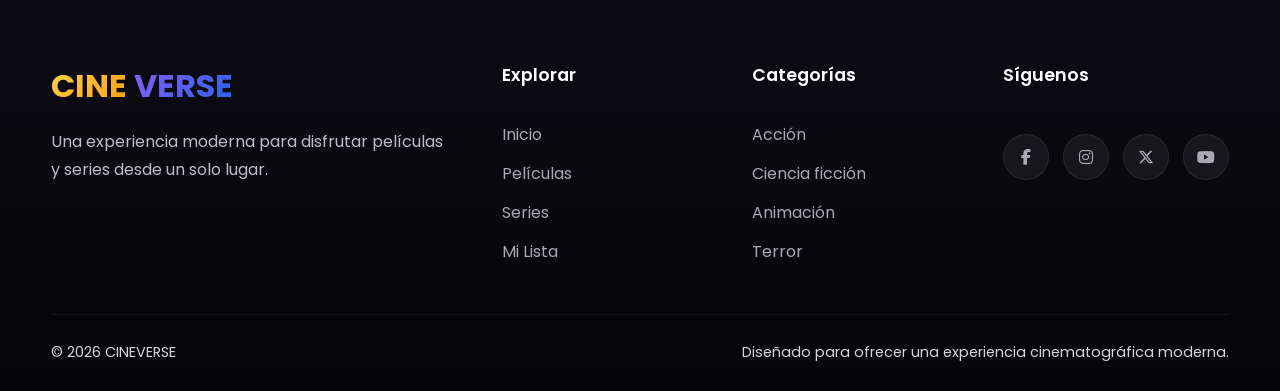
==== commit 7fd6a3bf: "Refactor HTML structure for universos section" ====
--- a/index.html
+++ b/index.html
@@ -290,6 +290,10 @@
                     EXPLORA UNIVERSOS
 ======================================================= -->
 
+<!-- ======================================================
+                EXPLORA UNIVERSOS
+======================================================= -->
+
 <section class="universos">
 
     <div class="sectionHeader">
@@ -297,20 +301,18 @@
         <div>
 
             <span class="sectionMini">
-
                 Descubre
-
             </span>
 
             <h2>
-
                 Explora Universos
-
             </h2>
 
         </div>
 
-        <button class="verTodo">
+        <button
+            class="verTodo"
+            type="button">
 
             Ver todo
 
@@ -319,103 +321,229 @@
     </div>
 
 
-    <div class="universosGrid">
-
-        <div class="universoCard accion">
-
-            <div class="universoOverlay"></div>
-
-            <div class="universoInfo">
-
-                <h3>
-
-                    Acción
-
-                </h3>
-
-                <p>
-
-                    Explosiones, persecuciones y adrenalina.
-
-                </p>
-
-            </div>
+    <div class="universosCarrusel">
+
+
+        <!-- FLECHA IZQUIERDA -->
+
+        <button
+            id="universosAnterior"
+            class="universosFlecha universosFlechaIzquierda"
+            type="button"
+            aria-label="Categoría anterior">
+
+            <i class="fa-solid fa-chevron-left"></i>
+
+        </button>
+
+
+
+        <!-- CATEGORÍAS -->
+
+        <div
+            id="universosLista"
+            class="universosLista">
+
+
+            <!-- ACCIÓN -->
+
+            <article
+                class="universoCard accion"
+                data-genero="Acción">
+
+                <div class="universoGlow"></div>
+
+                <div class="universoIcon">
+
+                    <i class="fa-solid fa-bolt"></i>
+
+                </div>
+
+                <div class="universoOverlay"></div>
+
+                <div class="universoInfo">
+
+                    <span class="universoNumero">
+                        01
+                    </span>
+
+                    <h3>
+                        Acción
+                    </h3>
+
+                    <p>
+                        Explosiones, persecuciones
+                        y adrenalina.
+                    </p>
+
+                    <span class="universoExplorar">
+
+                        Explorar
+
+                        <i class="fa-solid fa-arrow-right"></i>
+
+                    </span>
+
+                </div>
+
+            </article>
+
+
+
+            <!-- CIENCIA FICCIÓN -->
+
+            <article
+                class="universoCard ciencia"
+                data-genero="Ciencia ficción">
+
+                <div class="universoGlow"></div>
+
+                <div class="universoIcon">
+
+                    <i class="fa-solid fa-rocket"></i>
+
+                </div>
+
+                <div class="universoOverlay"></div>
+
+                <div class="universoInfo">
+
+                    <span class="universoNumero">
+                        02
+                    </span>
+
+                    <h3>
+                        Ciencia ficción
+                    </h3>
+
+                    <p>
+                        Viajes espaciales y
+                        mundos futuristas.
+                    </p>
+
+                    <span class="universoExplorar">
+
+                        Explorar
+
+                        <i class="fa-solid fa-arrow-right"></i>
+
+                    </span>
+
+                </div>
+
+            </article>
+
+
+
+            <!-- FANTASÍA -->
+
+            <article
+                class="universoCard fantasia"
+                data-genero="Fantasía">
+
+                <div class="universoGlow"></div>
+
+                <div class="universoIcon">
+
+                    <i class="fa-solid fa-wand-magic-sparkles"></i>
+
+                </div>
+
+                <div class="universoOverlay"></div>
+
+                <div class="universoInfo">
+
+                    <span class="universoNumero">
+                        03
+                    </span>
+
+                    <h3>
+                        Fantasía
+                    </h3>
+
+                    <p>
+                        Dragones, magia y
+                        aventuras épicas.
+                    </p>
+
+                    <span class="universoExplorar">
+
+                        Explorar
+
+                        <i class="fa-solid fa-arrow-right"></i>
+
+                    </span>
+
+                </div>
+
+            </article>
+
+
+
+            <!-- TERROR -->
+
+            <article
+                class="universoCard terror"
+                data-genero="Terror">
+
+                <div class="universoGlow"></div>
+
+                <div class="universoIcon">
+
+                    <i class="fa-solid fa-ghost"></i>
+
+                </div>
+
+                <div class="universoOverlay"></div>
+
+                <div class="universoInfo">
+
+                    <span class="universoNumero">
+                        04
+                    </span>
+
+                    <h3>
+                        Terror
+                    </h3>
+
+                    <p>
+                        Suspenso y miedo hasta
+                        el último minuto.
+                    </p>
+
+                    <span class="universoExplorar">
+
+                        Explorar
+
+                        <i class="fa-solid fa-arrow-right"></i>
+
+                    </span>
+
+                </div>
+
+            </article>
+
 
         </div>
 
 
-        <div class="universoCard ciencia">
-
-            <div class="universoOverlay"></div>
-
-            <div class="universoInfo">
-
-                <h3>
-
-                    Ciencia ficción
-
-                </h3>
-
-                <p>
-
-                    Viajes espaciales y mundos futuristas.
-
-                </p>
-
-            </div>
-
-        </div>
-
-
-        <div class="universoCard fantasia">
-
-            <div class="universoOverlay"></div>
-
-            <div class="universoInfo">
-
-                <h3>
-
-                    Fantasía
-
-                </h3>
-
-                <p>
-
-                    Dragones, magia y aventuras épicas.
-
-                </p>
-
-            </div>
-
-        </div>
-
-
-        <div class="universoCard terror">
-
-            <div class="universoOverlay"></div>
-
-            <div class="universoInfo">
-
-                <h3>
-
-                    Terror
-
-                </h3>
-
-                <p>
-
-                    Suspenso y miedo hasta el último minuto.
-
-                </p>
-
-            </div>
-
-        </div>
+
+        <!-- FLECHA DERECHA -->
+
+        <button
+            id="universosSiguiente"
+            class="universosFlecha universosFlechaDerecha"
+            type="button"
+            aria-label="Siguiente categoría">
+
+            <i class="fa-solid fa-chevron-right"></i>
+
+        </button>
+
 
     </div>
 
 </section>
-
 <!-- ======================================================
                     CONTINUAR VIENDO
 ======================================================= -->
--- a/style.css
+++ b/style.css
@@ -3876,3 +3876,135 @@
     }
 
 }
+/* =========================================================
+        CONTINUAR VIENDO — CARRUSEL HORIZONTAL
+========================================================= */
+
+.continuarCarrusel {
+    width: 100%;
+    display: flex;
+    align-items: center;
+    gap: 14px;
+}
+
+
+/* =========================================================
+                    CONTENEDOR
+========================================================= */
+
+.continuarLista {
+    flex: 1 1 auto;
+    min-width: 0;
+
+    display: flex;
+    flex-direction: row;
+    flex-wrap: nowrap;
+
+    gap: 24px;
+
+    overflow-x: auto;
+    overflow-y: hidden;
+
+    scroll-behavior: smooth;
+    scroll-snap-type: x mandatory;
+
+    padding: 8px 4px 20px;
+
+    scrollbar-width: none;
+}
+
+.continuarLista::-webkit-scrollbar {
+    display: none;
+}
+
+
+/* =========================================================
+                    TARJETAS
+========================================================= */
+
+.continuarLista .continuarItem {
+    flex: 0 0 520px;
+    min-width: 520px;
+
+    scroll-snap-align: start;
+}
+
+
+/* =========================================================
+                    FLECHAS
+========================================================= */
+
+.continuarFlecha {
+    position: relative;
+
+    flex: 0 0 48px;
+
+    width: 48px;
+    height: 48px;
+
+    padding: 0;
+
+    border: 1px solid rgba(255,255,255,.12);
+    border-radius: 50%;
+
+    background: rgba(20,20,32,.90);
+
+    color: #fff;
+
+    display: flex;
+    align-items: center;
+    justify-content: center;
+
+    cursor: pointer;
+
+    z-index: 10;
+
+    transition:
+        transform .25s ease,
+        background .25s ease,
+        box-shadow .25s ease;
+}
+
+.continuarFlecha:hover {
+    background: rgba(124,58,237,.85);
+
+    transform: scale(1.08);
+
+    box-shadow:
+        0 10px 30px rgba(124,58,237,.35);
+}
+
+.continuarFlecha:active {
+    transform: scale(.95);
+}
+
+
+/* =========================================================
+                    MÓVIL
+========================================================= */
+
+@media (max-width: 700px) {
+
+    .continuarCarrusel {
+        gap: 7px;
+    }
+
+    .continuarFlecha {
+        flex: 0 0 36px;
+
+        width: 36px;
+        height: 36px;
+
+        font-size: 13px;
+    }
+
+    .continuarLista {
+        gap: 15px;
+    }
+
+    .continuarLista .continuarItem {
+        flex: 0 0 calc(100vw - 105px);
+        min-width: calc(100vw - 105px);
+    }
+
+}
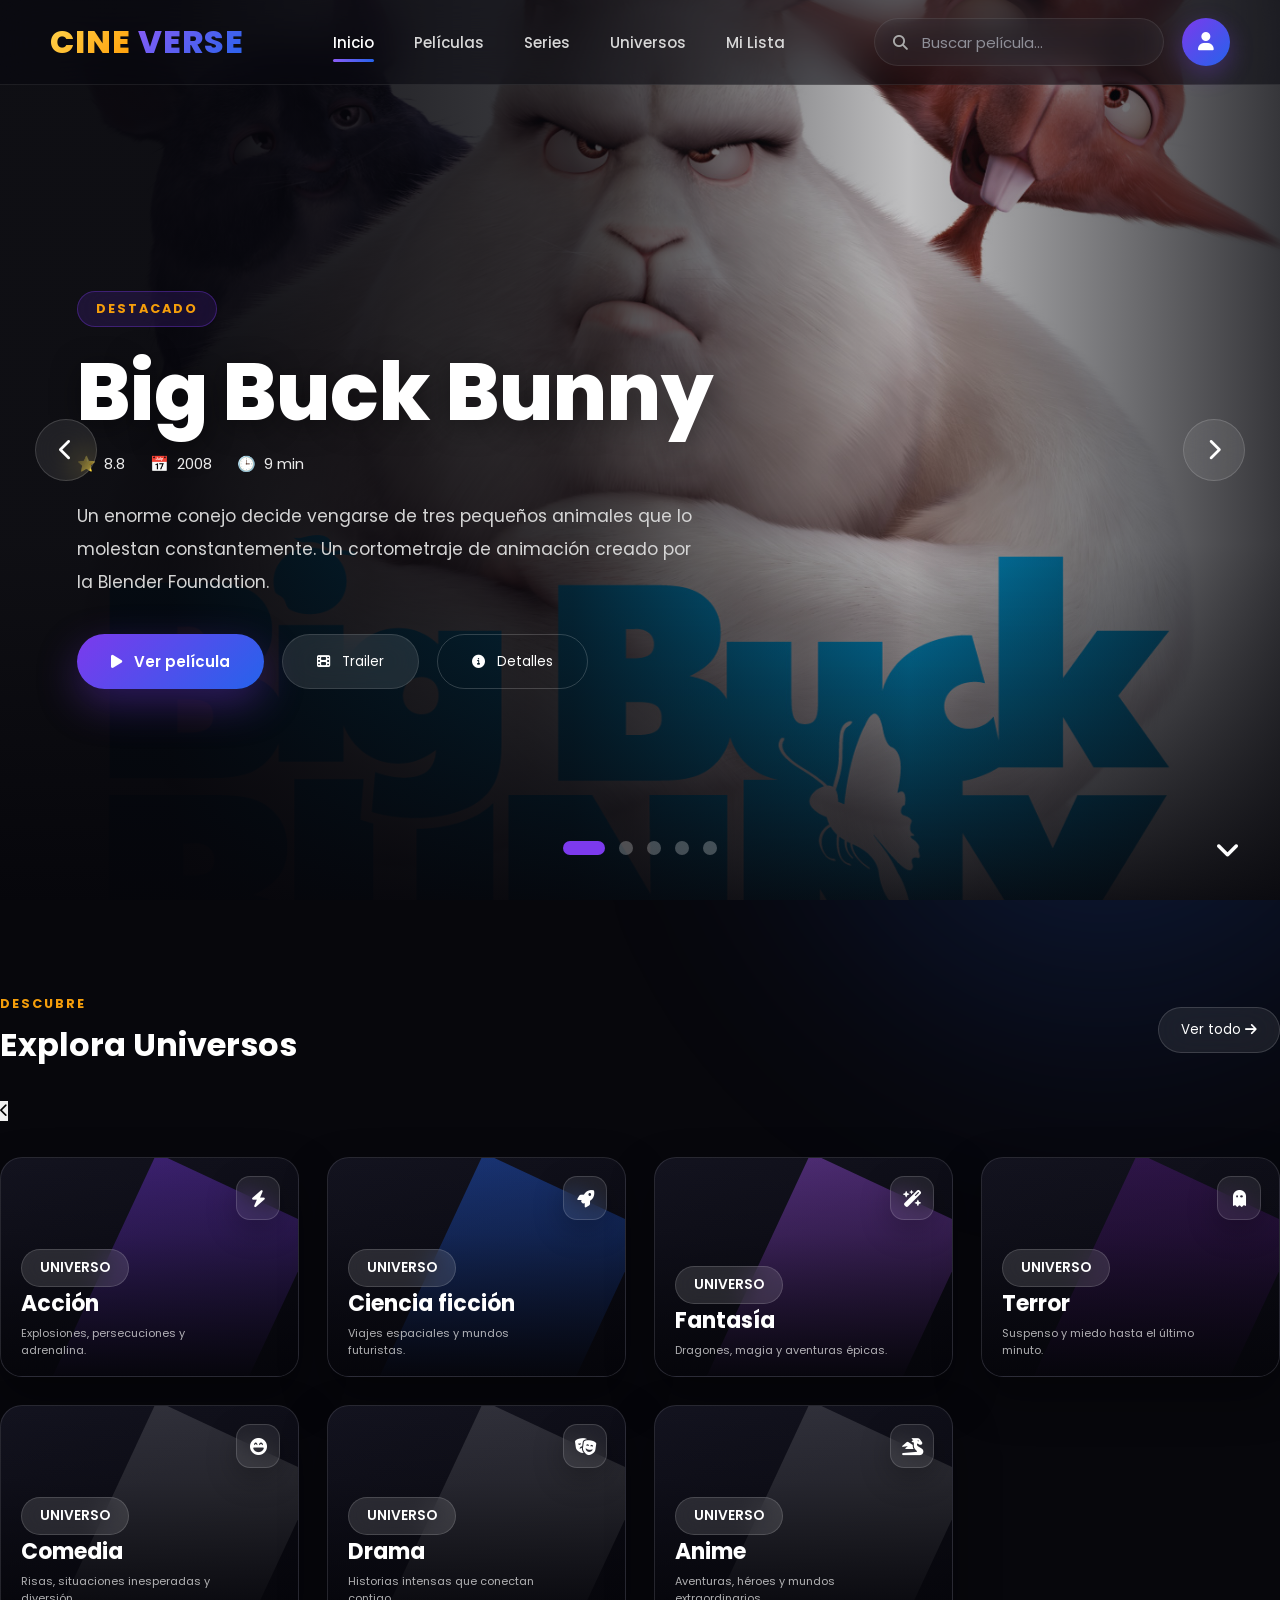
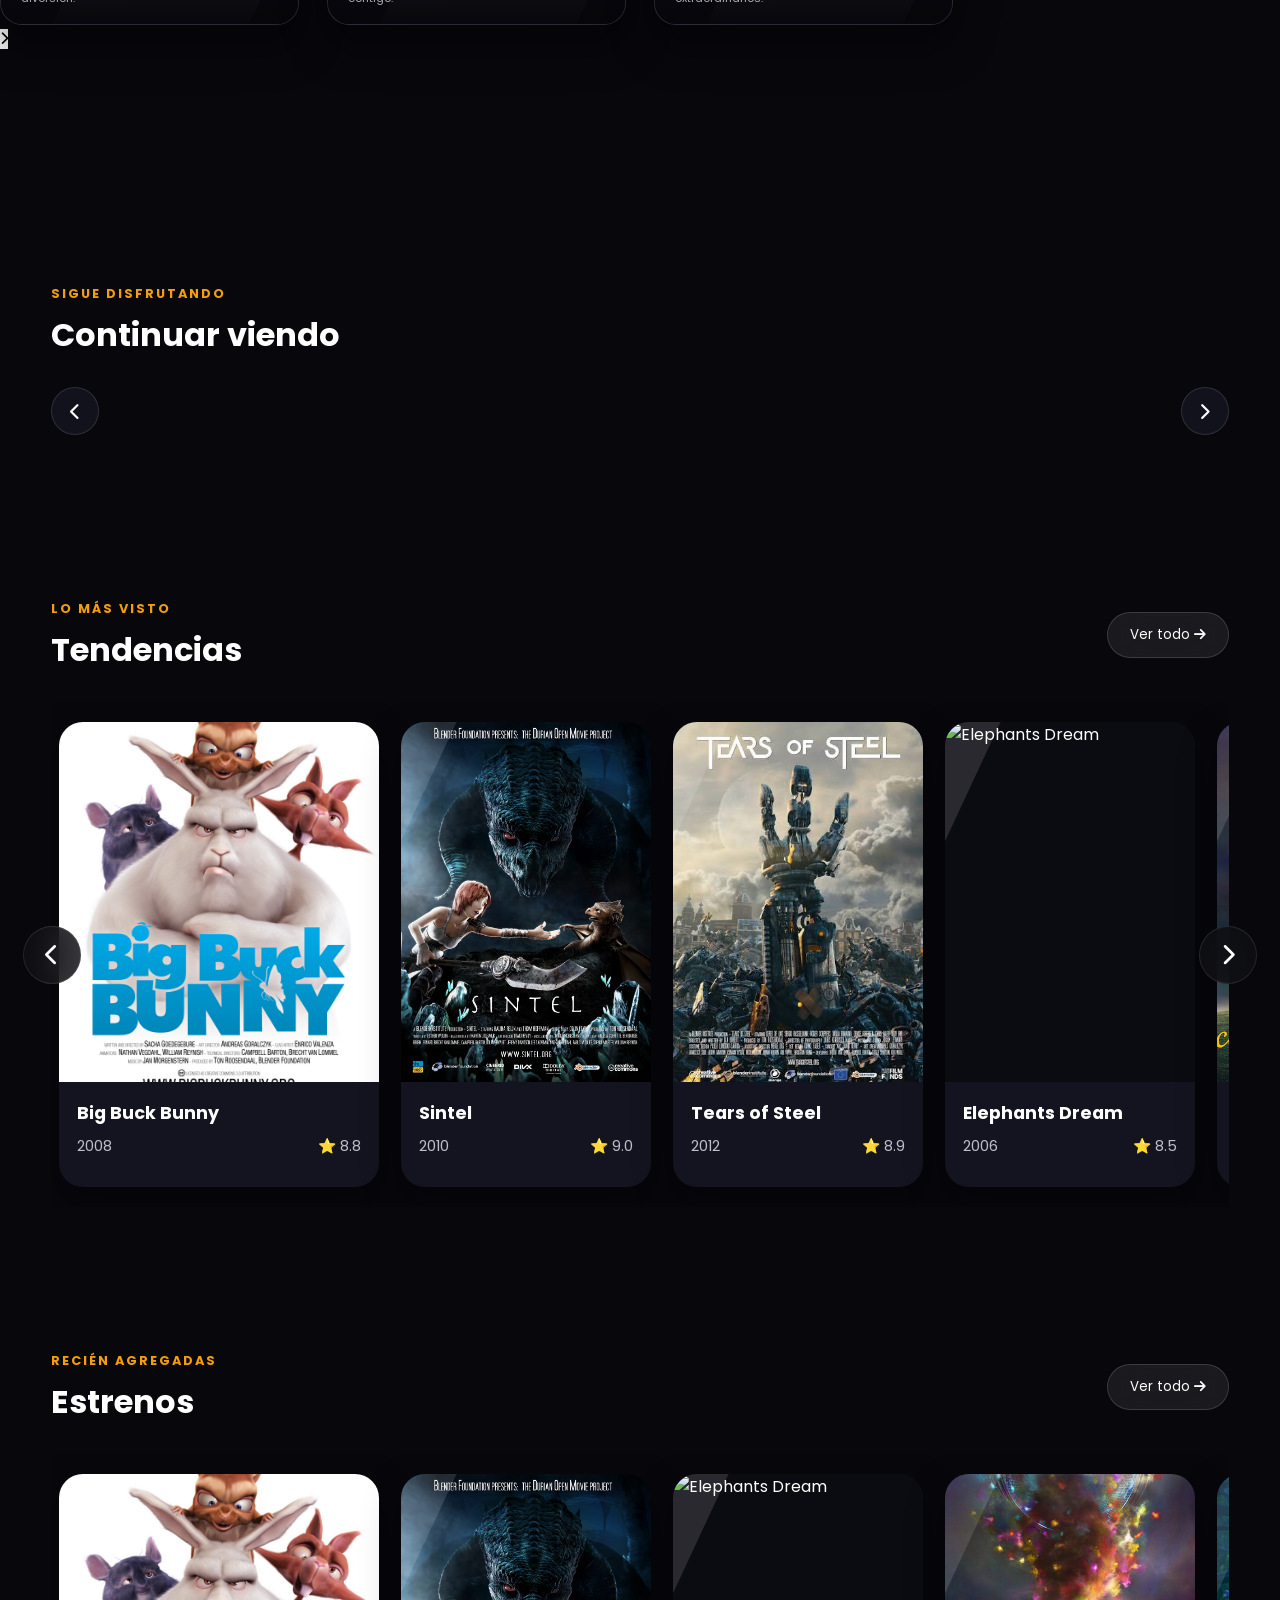
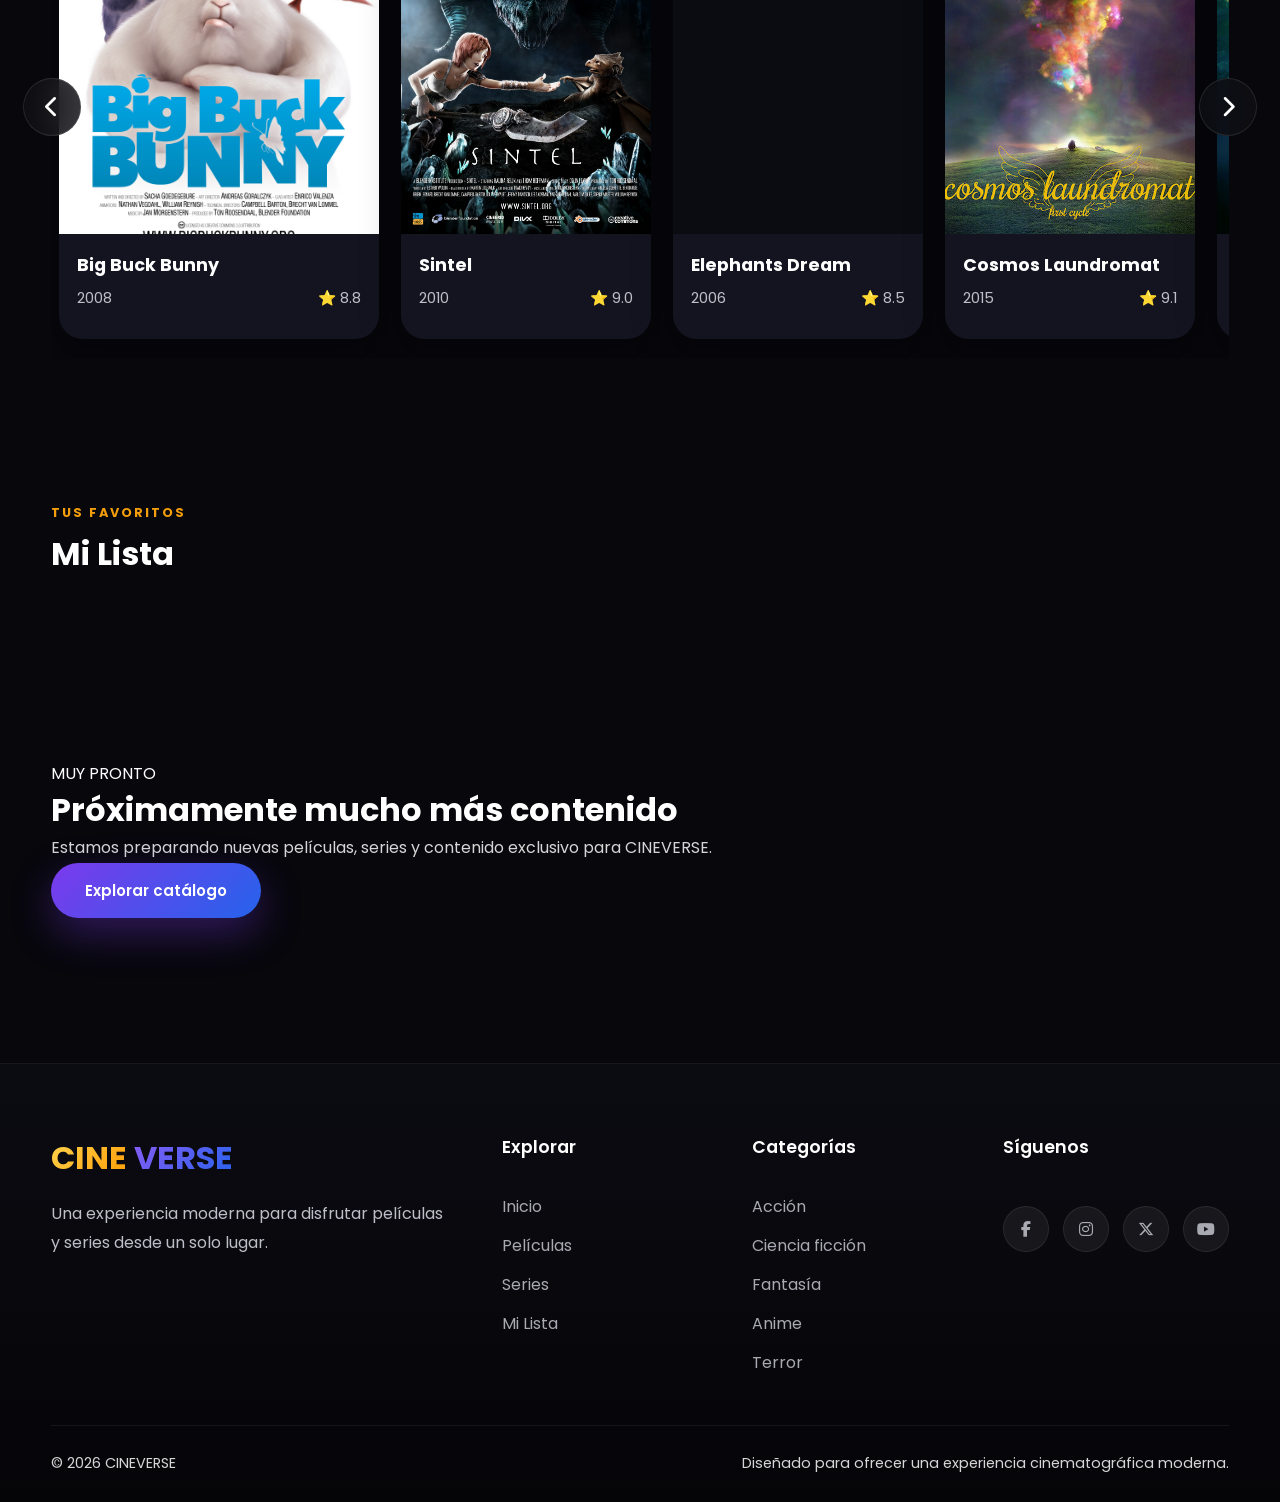
==== commit 7ba8f3bd: "Update index.html" ====
--- a/index.html
+++ b/index.html
@@ -3,312 +3,354 @@
 
 <head>
 
-<meta charset="UTF-8">
-
-<meta
-name="viewport"
-content="width=device-width, initial-scale=1.0">
-
-<title>CINEVERSE</title>
-
-<link
-rel="preconnect"
-href="https://fonts.googleapis.com">
-
-<link
-rel="preconnect"
-href="https://fonts.gstatic.com"
-crossorigin>
-
-<link
-href="https://fonts.googleapis.com/css2?family=Poppins:wght@300;400;500;600;700;800&display=swap"
-rel="stylesheet">
-
-<link
-rel="stylesheet"
-href="https://cdnjs.cloudflare.com/ajax/libs/font-awesome/6.5.2/css/all.min.css">
-
-<link
-rel="stylesheet"
-href="style.css">
+    <meta charset="UTF-8">
+
+    <meta
+        name="viewport"
+        content="width=device-width, initial-scale=1.0">
+
+    <meta
+        name="theme-color"
+        content="#07070d">
+
+    <title>CINEVERSE</title>
+
+
+    <!-- ================= FUENTES ================= -->
+
+    <link
+        rel="preconnect"
+        href="https://fonts.googleapis.com">
+
+    <link
+        rel="preconnect"
+        href="https://fonts.gstatic.com"
+        crossorigin>
+
+    <link
+        href="https://fonts.googleapis.com/css2?family=Poppins:wght@300;400;500;600;700;800&display=swap"
+        rel="stylesheet">
+
+
+    <!-- ================= FONT AWESOME ================= -->
+
+    <link
+        rel="stylesheet"
+        href="https://cdnjs.cloudflare.com/ajax/libs/font-awesome/6.5.2/css/all.min.css">
+
+
+    <!-- ================= CSS ================= -->
+
+    <link
+        rel="stylesheet"
+        href="style.css?v=30">
 
 </head>
 
+
 <body>
 
+
+<!-- ======================================================
+                    FONDO
+======================================================= -->
+
 <div class="backgroundGlow"></div>
 
-<!-- ================= HEADER ================= -->
+
+<!-- ======================================================
+                    HEADER
+======================================================= -->
 
 <header class="header">
 
-<div class="logo">
-
-<span class="logoYellow">CINE</span><span class="logoPurple">VERSE</span>
-
-</div>
-
-<nav class="menu">
-
-<a
-href="#"
-class="activo">
-
-Inicio
-
-</a>
-
-<a href="#">
-
-Películas
-
-</a>
-
-<a href="#">
-
-Series
-
-</a>
-
-<a href="#">
-
-Universos
-
-</a>
-
-<a href="#">
-
-Mi Lista
-
-</a>
-
-</nav>
-
-<div class="headerRight">
-
-<div class="searchBox">
-
-<i class="fa-solid fa-magnifying-glass"></i>
-
-<input
-
-id="buscar"
-
-type="text"
-
-placeholder="Buscar película...">
-
-</div>
-
-<button
-class="perfil">
-
-<i class="fa-solid fa-user"></i>
-
-</button>
-
-</div>
+    <div class="logo">
+
+        <span class="logoYellow">
+            CINE
+        </span>
+
+        <span class="logoPurple">
+            VERSE
+        </span>
+
+    </div>
+
+
+    <nav class="menu">
+
+        <a
+            href="#"
+            class="activo">
+
+            Inicio
+
+        </a>
+
+        <a href="#">
+
+            Películas
+
+        </a>
+
+        <a href="#">
+
+            Series
+
+        </a>
+
+        <a href="#universos">
+
+            Universos
+
+        </a>
+
+        <a href="#miLista">
+
+            Mi Lista
+
+        </a>
+
+    </nav>
+
+
+    <div class="headerRight">
+
+
+        <div class="searchBox">
+
+            <i class="fa-solid fa-magnifying-glass"></i>
+
+            <input
+                id="buscar"
+                type="text"
+                placeholder="Buscar película...">
+
+        </div>
+
+
+        <button
+            class="perfil"
+            type="button">
+
+            <i class="fa-solid fa-user"></i>
+
+        </button>
+
+
+    </div>
 
 </header>
 
-<!-- ================= HERO ================= -->
+
+
+<!-- ======================================================
+                    HERO
+======================================================= -->
 
 <section
-class="hero"
-id="hero">
-
-<div
-
-class="heroBackground"
-
-id="heroBackground">
-
-<div class="heroGradient"></div>
-
-</div>
-
-<div class="heroContenido">
-
-<div class="heroTexto">
-
-<span class="destacado">
-
-DESTACADO
-
-</span>
-
-<h1
-
-id="heroTitulo">
-
-Cargando...
-
-</h1>
-
-<div class="heroInfo">
-
-<span>
-
-⭐
-
-<span id="heroRating">
-
-0.0
-
-</span>
-
-</span>
-
-<span>
-
-📅
-
-<span id="heroAno">
-
-2026
-
-</span>
-
-</span>
-
-<span>
-
-🕒
-
-<span id="heroDuracion">
-
-0 min
-
-</span>
-
-</span>
-
-</div>
-
-<p
-
-id="heroDescripcion">
-
-Cargando información...
-
-</p>
-
-<div class="heroBotones">
-
-<button
-
-id="btnVer"
-
-class="btnPrincipal">
-
-<i class="fa-solid fa-play"></i>
-
-Ver película
-
-</button>
-
-<button
-
-id="btnTrailer"
-
-class="btnSecundario">
-
-<i class="fa-solid fa-film"></i>
-
-Trailer
-
-</button>
-
-<button
-
-id="btnDetalles"
-
-class="btnGlass">
-
-<i class="fa-solid fa-circle-info"></i>
-
-Detalles
-
-</button>
-
-</div>
-
-</div>
-
-</div>
-
-<!-- Flechas -->
-
-<button
-
-id="heroAnterior"
-
-class="heroArrow left">
-
-<i class="fa-solid fa-chevron-left"></i>
-
-</button>
-
-<button
-
-id="heroSiguiente"
-
-class="heroArrow right">
-
-<i class="fa-solid fa-chevron-right"></i>
-
-</button>
-
-<!-- Indicadores -->
-
-<div
-
-id="heroIndicadores"
-
-class="heroIndicadores">
-
-<span class="activo"></span>
-
-<span></span>
-
-<span></span>
-
-<span></span>
-
-<span></span>
-
-</div>
-
-<div class="scrollDown">
-
-<i class="fa-solid fa-angle-down"></i>
-
-</div>
+    class="hero"
+    id="hero">
+
+
+    <div
+        class="heroBackground"
+        id="heroBackground">
+
+        <div class="heroGradient"></div>
+
+    </div>
+
+
+    <div class="heroContenido">
+
+        <div class="heroTexto">
+
+
+            <span class="destacado">
+
+                DESTACADO
+
+            </span>
+
+
+            <h1 id="heroTitulo">
+
+                Cargando...
+
+            </h1>
+
+
+            <div class="heroInfo">
+
+                <span>
+
+                    ⭐
+
+                    <span id="heroRating">
+                        0.0
+                    </span>
+
+                </span>
+
+
+                <span>
+
+                    📅
+
+                    <span id="heroAno">
+                        2026
+                    </span>
+
+                </span>
+
+
+                <span>
+
+                    🕒
+
+                    <span id="heroDuracion">
+                        0 min
+                    </span>
+
+                </span>
+
+            </div>
+
+
+            <p id="heroDescripcion">
+
+                Cargando información...
+
+            </p>
+
+
+            <div class="heroBotones">
+
+
+                <button
+                    id="btnVer"
+                    class="btnPrincipal"
+                    type="button">
+
+                    <i class="fa-solid fa-play"></i>
+
+                    Ver película
+
+                </button>
+
+
+                <button
+                    id="btnTrailer"
+                    class="btnSecundario"
+                    type="button">
+
+                    <i class="fa-solid fa-film"></i>
+
+                    Trailer
+
+                </button>
+
+
+                <button
+                    id="btnDetalles"
+                    class="btnGlass"
+                    type="button">
+
+                    <i class="fa-solid fa-circle-info"></i>
+
+                    Detalles
+
+                </button>
+
+
+            </div>
+
+
+        </div>
+
+    </div>
+
+
+    <!-- FLECHA ANTERIOR -->
+
+    <button
+        id="heroAnterior"
+        class="heroArrow left"
+        type="button"
+        aria-label="Película anterior">
+
+        <i class="fa-solid fa-chevron-left"></i>
+
+    </button>
+
+
+    <!-- FLECHA SIGUIENTE -->
+
+    <button
+        id="heroSiguiente"
+        class="heroArrow right"
+        type="button"
+        aria-label="Película siguiente">
+
+        <i class="fa-solid fa-chevron-right"></i>
+
+    </button>
+
+
+    <!-- INDICADORES -->
+
+    <div
+        id="heroIndicadores"
+        class="heroIndicadores">
+
+        <span class="activo"></span>
+        <span></span>
+        <span></span>
+        <span></span>
+        <span></span>
+
+    </div>
+
+
+    <div class="scrollDown">
+
+        <i class="fa-solid fa-angle-down"></i>
+
+    </div>
+
 
 </section>
-  <!-- ======================================================
-                    EXPLORA UNIVERSOS
-======================================================= -->
+
+
 
 <!-- ======================================================
                 EXPLORA UNIVERSOS
 ======================================================= -->
 
-<section class="universos">
+<section
+    class="universos"
+    id="universos">
+
 
     <div class="sectionHeader">
 
-        <div>
+        <div class="sectionHeading">
 
             <span class="sectionMini">
+
                 Descubre
+
             </span>
 
             <h2>
+
                 Explora Universos
+
             </h2>
 
         </div>
+
 
         <button
             class="verTodo"
@@ -316,42 +358,37 @@
 
             Ver todo
 
-        </button>
-
-    </div>
-
-
-    <div class="universosCarrusel">
-
-
-        <!-- FLECHA IZQUIERDA -->
-
-        <button
-            id="universosAnterior"
-            class="universosFlecha universosFlechaIzquierda"
+            <i class="fa-solid fa-arrow-right"></i>
+
+        </button>
+
+    </div>
+
+
+    <!-- CARRUSEL -->
+
+    <div class="universosCarousel">
+
+
+        <button
+            class="universosArrow universosPrev"
             type="button"
-            aria-label="Categoría anterior">
+            aria-label="Universo anterior">
 
             <i class="fa-solid fa-chevron-left"></i>
 
         </button>
 
 
-
-        <!-- CATEGORÍAS -->
-
-        <div
-            id="universosLista"
-            class="universosLista">
+        <div class="universosGrid">
 
 
             <!-- ACCIÓN -->
 
             <article
-                class="universoCard accion"
-                data-genero="Acción">
-
-                <div class="universoGlow"></div>
+                class="universoCard accion">
+
+                <div class="universoOverlay"></div>
 
                 <div class="universoIcon">
 
@@ -359,12 +396,10 @@
 
                 </div>
 
-                <div class="universoOverlay"></div>
-
                 <div class="universoInfo">
 
-                    <span class="universoNumero">
-                        01
+                    <span>
+                        UNIVERSO
                     </span>
 
                     <h3>
@@ -372,31 +407,20 @@
                     </h3>
 
                     <p>
-                        Explosiones, persecuciones
-                        y adrenalina.
+                        Explosiones, persecuciones y adrenalina.
                     </p>
 
-                    <span class="universoExplorar">
-
-                        Explorar
-
-                        <i class="fa-solid fa-arrow-right"></i>
-
-                    </span>
-
                 </div>
 
             </article>
 
 
-
             <!-- CIENCIA FICCIÓN -->
 
             <article
-                class="universoCard ciencia"
-                data-genero="Ciencia ficción">
-
-                <div class="universoGlow"></div>
+                class="universoCard ciencia">
+
+                <div class="universoOverlay"></div>
 
                 <div class="universoIcon">
 
@@ -404,12 +428,10 @@
 
                 </div>
 
-                <div class="universoOverlay"></div>
-
                 <div class="universoInfo">
 
-                    <span class="universoNumero">
-                        02
+                    <span>
+                        UNIVERSO
                     </span>
 
                     <h3>
@@ -417,31 +439,20 @@
                     </h3>
 
                     <p>
-                        Viajes espaciales y
-                        mundos futuristas.
+                        Viajes espaciales y mundos futuristas.
                     </p>
 
-                    <span class="universoExplorar">
-
-                        Explorar
-
-                        <i class="fa-solid fa-arrow-right"></i>
-
-                    </span>
-
                 </div>
 
             </article>
 
 
-
             <!-- FANTASÍA -->
 
             <article
-                class="universoCard fantasia"
-                data-genero="Fantasía">
-
-                <div class="universoGlow"></div>
+                class="universoCard fantasia">
+
+                <div class="universoOverlay"></div>
 
                 <div class="universoIcon">
 
@@ -449,12 +460,10 @@
 
                 </div>
 
-                <div class="universoOverlay"></div>
-
                 <div class="universoInfo">
 
-                    <span class="universoNumero">
-                        03
+                    <span>
+                        UNIVERSO
                     </span>
 
                     <h3>
@@ -462,31 +471,20 @@
                     </h3>
 
                     <p>
-                        Dragones, magia y
-                        aventuras épicas.
+                        Dragones, magia y aventuras épicas.
                     </p>
 
-                    <span class="universoExplorar">
-
-                        Explorar
-
-                        <i class="fa-solid fa-arrow-right"></i>
-
-                    </span>
-
                 </div>
 
             </article>
 
 
-
             <!-- TERROR -->
 
             <article
-                class="universoCard terror"
-                data-genero="Terror">
-
-                <div class="universoGlow"></div>
+                class="universoCard terror">
+
+                <div class="universoOverlay"></div>
 
                 <div class="universoIcon">
 
@@ -494,12 +492,10 @@
 
                 </div>
 
-                <div class="universoOverlay"></div>
-
                 <div class="universoInfo">
 
-                    <span class="universoNumero">
-                        04
+                    <span>
+                        UNIVERSO
                     </span>
 
                     <h3>
@@ -507,34 +503,117 @@
                     </h3>
 
                     <p>
-                        Suspenso y miedo hasta
-                        el último minuto.
+                        Suspenso y miedo hasta el último minuto.
                     </p>
 
-                    <span class="universoExplorar">
-
-                        Explorar
-
-                        <i class="fa-solid fa-arrow-right"></i>
-
+                </div>
+
+            </article>
+
+
+            <!-- COMEDIA -->
+
+            <article
+                class="universoCard comedia">
+
+                <div class="universoOverlay"></div>
+
+                <div class="universoIcon">
+
+                    <i class="fa-solid fa-face-laugh-beam"></i>
+
+                </div>
+
+                <div class="universoInfo">
+
+                    <span>
+                        UNIVERSO
                     </span>
 
+                    <h3>
+                        Comedia
+                    </h3>
+
+                    <p>
+                        Risas, situaciones inesperadas y diversión.
+                    </p>
+
                 </div>
 
             </article>
 
 
-        </div>
-
-
-
-        <!-- FLECHA DERECHA -->
-
-        <button
-            id="universosSiguiente"
-            class="universosFlecha universosFlechaDerecha"
+            <!-- DRAMA -->
+
+            <article
+                class="universoCard drama">
+
+                <div class="universoOverlay"></div>
+
+                <div class="universoIcon">
+
+                    <i class="fa-solid fa-masks-theater"></i>
+
+                </div>
+
+                <div class="universoInfo">
+
+                    <span>
+                        UNIVERSO
+                    </span>
+
+                    <h3>
+                        Drama
+                    </h3>
+
+                    <p>
+                        Historias intensas que conectan contigo.
+                    </p>
+
+                </div>
+
+            </article>
+
+
+            <!-- ANIME -->
+
+            <article
+                class="universoCard anime">
+
+                <div class="universoOverlay"></div>
+
+                <div class="universoIcon">
+
+                    <i class="fa-solid fa-dragon"></i>
+
+                </div>
+
+                <div class="universoInfo">
+
+                    <span>
+                        UNIVERSO
+                    </span>
+
+                    <h3>
+                        Anime
+                    </h3>
+
+                    <p>
+                        Aventuras, héroes y mundos extraordinarios.
+                    </p>
+
+                </div>
+
+            </article>
+
+
+        </div>
+
+
+        <button
+            class="universosArrow universosNext"
             type="button"
-            aria-label="Siguiente categoría">
+            aria-label="Siguiente universo">
 
             <i class="fa-solid fa-chevron-right"></i>
 
@@ -543,29 +622,43 @@
 
     </div>
 
+
 </section>
-<!-- ======================================================
-                    CONTINUAR VIENDO
-======================================================= -->
-
-<section class="continuar" id="continuarSection">
+
+
+
+<!-- ======================================================
+                CONTINUAR VIENDO
+======================================================= -->
+
+<section
+    class="continuar"
+    id="continuarSection">
+
 
     <div class="sectionHeader">
 
-        <div>
+        <div class="sectionHeading">
+
             <span class="sectionMini">
+
                 Sigue disfrutando
+
             </span>
 
             <h2>
+
                 Continuar viendo
+
             </h2>
+
         </div>
 
     </div>
 
 
     <div class="continuarCarrusel">
+
 
         <button
             id="continuarAnterior"
@@ -581,6 +674,7 @@
         <div
             id="continuarLista"
             class="continuarLista">
+
         </div>
 
 
@@ -594,50 +688,13 @@
 
         </button>
 
-    </div>
+
+    </div>
+
 
 </section>
 
-      
-    <!-- ==============================================
-                LISTA DE PELÍCULAS
-    =============================================== -->
-
-    <div
-        id="continuarLista"
-        class="continuarLista">
-
-
-        <!-- ==========================================
-                    MENSAJE VACÍO
-        =========================================== -->
-
-        <div
-            id="continuarVacio"
-            class="continuarVacio">
-
-            <div class="continuarVacioIcon">
-
-                <i class="fa-solid fa-film"></i>
-
-            </div>
-
-            <h3>
-                No hay películas pendientes
-            </h3>
-
-            <p>
-                Cuando empieces a ver una película
-                aparecerá aquí para continuar
-                exactamente donde la dejaste.
-            </p>
-
-        </div>
-
-
-    </div>
-
-</section>
+
 
 <!-- ======================================================
                     TENDENCIAS
@@ -645,9 +702,10 @@
 
 <section class="moviesSection">
 
+
     <div class="sectionHeader">
 
-        <div>
+        <div class="sectionHeading">
 
             <span class="sectionMini">
 
@@ -663,11 +721,15 @@
 
         </div>
 
-        <button
-            class="verTodo">
+
+        <button
+            class="verTodo"
+            type="button">
 
             Ver todo
 
+            <i class="fa-solid fa-arrow-right"></i>
+
         </button>
 
     </div>
@@ -675,9 +737,12 @@
 
     <div class="sliderWrapper">
 
+
         <button
             id="tendenciasPrev"
-            class="sliderArrow left">
+            class="sliderArrow left"
+            type="button"
+            aria-label="Anterior">
 
             <i class="fa-solid fa-chevron-left"></i>
 
@@ -688,31 +753,37 @@
             id="tendencias"
             class="movieSlider">
 
-            <!-- app.js llenará este carrusel -->
-
         </div>
 
 
         <button
             id="tendenciasNext"
-            class="sliderArrow right">
+            class="sliderArrow right"
+            type="button"
+            aria-label="Siguiente">
 
             <i class="fa-solid fa-chevron-right"></i>
 
         </button>
 
-    </div>
+
+    </div>
+
 
 </section>
-  <!-- ======================================================
+
+
+
+<!-- ======================================================
                     ESTRENOS
 ======================================================= -->
 
 <section class="moviesSection">
 
+
     <div class="sectionHeader">
 
-        <div>
+        <div class="sectionHeading">
 
             <span class="sectionMini">
 
@@ -728,54 +799,71 @@
 
         </div>
 
-        <button class="verTodo">
+
+        <button
+            class="verTodo"
+            type="button">
 
             Ver todo
 
-        </button>
-
-    </div>
+            <i class="fa-solid fa-arrow-right"></i>
+
+        </button>
+
+    </div>
+
 
     <div class="sliderWrapper">
 
+
         <button
             id="estrenosPrev"
-            class="sliderArrow left">
+            class="sliderArrow left"
+            type="button"
+            aria-label="Anterior">
 
             <i class="fa-solid fa-chevron-left"></i>
 
         </button>
+
 
         <div
             id="estrenos"
             class="movieSlider">
 
-            <!-- app.js -->
-
-        </div>
+        </div>
+
 
         <button
             id="estrenosNext"
-            class="sliderArrow right">
+            class="sliderArrow right"
+            type="button"
+            aria-label="Siguiente">
 
             <i class="fa-solid fa-chevron-right"></i>
 
         </button>
 
-    </div>
+
+    </div>
+
 
 </section>
 
 
+
 <!-- ======================================================
                     MI LISTA
 ======================================================= -->
 
-<section class="moviesSection">
+<section
+    class="moviesSection"
+    id="miListaSection">
+
 
     <div class="sectionHeader">
 
-        <div>
+        <div class="sectionHeading">
 
             <span class="sectionMini">
 
@@ -792,26 +880,29 @@
         </div>
 
     </div>
+
 
     <div
         id="miLista"
         class="movieSlider">
 
-        <!-- app.js -->
-
-    </div>
+    </div>
+
 
 </section>
 
 
-<!-- ======================================================
-                    PROXIMAMENTE
+
+<!-- ======================================================
+                    PRÓXIMAMENTE
 ======================================================= -->
 
 <section class="comingSoon">
 
+
     <div class="comingOverlay"></div>
 
+
     <div class="comingContent">
 
         <span>
@@ -820,11 +911,13 @@
 
         </span>
 
+
         <h2>
 
             Próximamente mucho más contenido
 
         </h2>
+
 
         <p>
 
@@ -834,321 +927,334 @@
 
         </p>
 
-        <button class="btnPrincipal">
+
+        <button
+            class="btnPrincipal"
+            type="button">
 
             Explorar catálogo
 
         </button>
 
-    </div>
+
+    </div>
+
 
 </section>
 
 
+
 <!-- ======================================================
                     FOOTER
 ======================================================= -->
 
 <footer class="footer">
 
-<div class="footerTop">
-
-<div class="footerLogo">
-
-<h2>
-
-<span class="logoYellow">
-
-CINE
-
-</span>
-
-<span class="logoPurple">
-
-VERSE
-
-</span>
-
-</h2>
-
-<p>
-
-Una experiencia moderna para disfrutar
-películas y series desde un solo lugar.
-
-</p>
-
-</div>
-
-
-
-<div class="footerLinks">
-
-<h3>
-
-Explorar
-
-</h3>
-
-<a href="#">
-
-Inicio
-
-</a>
-
-<a href="#">
-
-Películas
-
-</a>
-
-<a href="#">
-
-Series
-
-</a>
-
-<a href="#">
-
-Mi Lista
-
-</a>
-
-</div>
-
-
-
-<div class="footerLinks">
-
-<h3>
-
-Categorías
-
-</h3>
-
-<a href="#">
-
-Acción
-
-</a>
-
-<a href="#">
-
-Ciencia ficción
-
-</a>
-
-<a href="#">
-
-Animación
-
-</a>
-
-<a href="#">
-
-Terror
-
-</a>
-
-</div>
-
-
-
-<div class="footerLinks">
-
-<h3>
-
-Síguenos
-
-</h3>
-
-<div class="social">
-
-<a href="#">
-
-<i class="fa-brands fa-facebook-f"></i>
-
-</a>
-
-<a href="#">
-
-<i class="fa-brands fa-instagram"></i>
-
-</a>
-
-<a href="#">
-
-<i class="fa-brands fa-x-twitter"></i>
-
-</a>
-
-<a href="#">
-
-<i class="fa-brands fa-youtube"></i>
-
-</a>
-
-</div>
-
-</div>
-
-</div>
-
-
-
-<div class="footerBottom">
-
-<p>
-
-© 2026 CINEVERSE
-
-</p>
-
-<p>
-
-Diseñado para ofrecer una experiencia
-cinematográfica moderna.
-
-</p>
-
-</div>
+
+    <div class="footerTop">
+
+
+        <div class="footerLogo">
+
+            <h2>
+
+                <span class="logoYellow">
+                    CINE
+                </span>
+
+                <span class="logoPurple">
+                    VERSE
+                </span>
+
+            </h2>
+
+
+            <p>
+
+                Una experiencia moderna para disfrutar
+                películas y series desde un solo lugar.
+
+            </p>
+
+        </div>
+
+
+
+        <div class="footerLinks">
+
+            <h3>
+                Explorar
+            </h3>
+
+            <a href="#">
+                Inicio
+            </a>
+
+            <a href="#">
+                Películas
+            </a>
+
+            <a href="#">
+                Series
+            </a>
+
+            <a href="#">
+                Mi Lista
+            </a>
+
+        </div>
+
+
+
+        <div class="footerLinks">
+
+            <h3>
+                Categorías
+            </h3>
+
+            <a href="#">
+                Acción
+            </a>
+
+            <a href="#">
+                Ciencia ficción
+            </a>
+
+            <a href="#">
+                Fantasía
+            </a>
+
+            <a href="#">
+                Anime
+            </a>
+
+            <a href="#">
+                Terror
+            </a>
+
+        </div>
+
+
+
+        <div class="footerLinks">
+
+            <h3>
+                Síguenos
+            </h3>
+
+
+            <div class="social">
+
+                <a href="#">
+                    <i class="fa-brands fa-facebook-f"></i>
+                </a>
+
+                <a href="#">
+                    <i class="fa-brands fa-instagram"></i>
+                </a>
+
+                <a href="#">
+                    <i class="fa-brands fa-x-twitter"></i>
+                </a>
+
+                <a href="#">
+                    <i class="fa-brands fa-youtube"></i>
+                </a>
+
+            </div>
+
+        </div>
+
+
+    </div>
+
+
+    <div class="footerBottom">
+
+        <p>
+            © 2026 CINEVERSE
+        </p>
+
+        <p>
+            Diseñado para ofrecer una experiencia
+            cinematográfica moderna.
+        </p>
+
+    </div>
+
 
 </footer>
-  <!-- ======================================================
-                    TEMPLATE TARJETA
+
+
+
+<!-- ======================================================
+                TEMPLATE TARJETA
 ======================================================= -->
 
 <template id="movieCardTemplate">
 
+
     <article class="movieCard">
 
+
         <div class="moviePoster">
+
 
             <img
                 class="poster"
                 src=""
                 alt="">
 
+
             <div class="movieOverlay">
 
-                <button class="playMovie">
+
+                <button
+                    class="playMovie"
+                    type="button">
 
                     <i class="fa-solid fa-play"></i>
 
                 </button>
 
+
             </div>
 
-        </div>
+
+        </div>
+
 
         <div class="movieInfo">
 
+
             <h3 class="movieTitle">
 
                 Título
 
             </h3>
 
+
             <div class="movieMeta">
 
+
                 <span class="movieYear">
 
                     2026
 
                 </span>
 
+
                 <span class="movieRating">
 
                     ⭐ 8.5
 
                 </span>
 
+
             </div>
 
-        </div>
+
+        </div>
+
 
     </article>
 
+
 </template>
 
 
-<!-- ======================================================
-                    PANTALLA DE CARGA
+
+<!-- ======================================================
+                PANTALLA DE CARGA
 ======================================================= -->
 
 <div
-id="loadingScreen"
-class="loadingScreen">
-
-<div class="loader">
-
-<div class="loaderCircle"></div>
-
-<h2>
-
-Cargando CINEVERSE
-
-</h2>
-
-<p>
-
-Preparando la mejor experiencia...
-
-</p>
+    id="loadingScreen"
+    class="loadingScreen">
+
+
+    <div class="loader">
+
+        <div class="loaderCircle"></div>
+
+
+        <h2>
+
+            Cargando CINEVERSE
+
+        </h2>
+
+
+        <p>
+
+            Preparando la mejor experiencia...
+
+        </p>
+
+    </div>
+
 
 </div>
 
+
+
+<!-- ======================================================
+                    BOTÓN SUBIR
+======================================================= -->
+
+<button
+    id="btnTop"
+    class="btnTop"
+    type="button"
+    aria-label="Subir">
+
+    <i class="fa-solid fa-arrow-up"></i>
+
+</button>
+
+
+
+<!-- ======================================================
+                    MODAL
+======================================================= -->
+
+<div
+    id="modal"
+    class="modal">
+
+
+    <div class="modalContent">
+
+
+        <button
+            id="cerrarModal"
+            class="cerrarModal"
+            type="button">
+
+            <i class="fa-solid fa-xmark"></i>
+
+        </button>
+
+
+        <div id="modalBody">
+
+        </div>
+
+
+    </div>
+
+
 </div>
 
 
-<!-- ======================================================
-                    BOTÓN SUBIR
-======================================================= -->
-
-<button
-id="btnTop"
-class="btnTop">
-
-<i class="fa-solid fa-arrow-up"></i>
-
-</button>
-
-
-<!-- ======================================================
-                    MODAL FUTURO
-======================================================= -->
-
-<div
-id="modal"
-class="modal">
-
-<div class="modalContent">
-
-<button
-id="cerrarModal"
-class="cerrarModal">
-
-<i class="fa-solid fa-xmark"></i>
-
-</button>
-
-<div
-id="modalBody">
-
-</div>
-
-</div>
-
-</div>
-
-
-<!-- ======================================================
-                    SCRIPTS
+
+<!-- ======================================================
+                    JAVASCRIPT
 ======================================================= -->
 
 <script src="app.js?v=10"></script>
+
+
 </body>
+
 </html>
-</body>
-
-</html>
--- a/style.css
+++ b/style.css
@@ -4008,3 +4008,741 @@
     }
 
 }
+/* =========================================================
+                CINEVERSE - UNIVERSOS
+                CARRUSEL DE CATEGORÍAS
+========================================================= */
+
+.universos {
+
+    position: relative;
+
+    width: 100%;
+
+    margin-top: 20px;
+
+    margin-bottom: 60px;
+
+}
+
+
+/* =========================================================
+                    CARRUSEL
+========================================================= */
+
+.universosCarrusel {
+
+    position: relative;
+
+    width: 100%;
+
+    display: flex;
+
+    align-items: center;
+
+}
+
+
+.universosLista {
+
+    width: 100%;
+
+    display: flex;
+
+    gap: 18px;
+
+    overflow-x: auto;
+
+    scroll-behavior: smooth;
+
+    scrollbar-width: none;
+
+    padding:
+
+        10px
+
+        5px
+
+        20px;
+
+}
+
+
+.universosLista::-webkit-scrollbar {
+
+    display: none;
+
+}
+
+
+
+/* =========================================================
+                    TARJETAS
+========================================================= */
+
+.universoCard {
+
+    position: relative;
+
+    flex:
+
+        0 0
+
+        280px;
+
+    height: 220px;
+
+    overflow: hidden;
+
+    border-radius: 22px;
+
+    border:
+
+        1px solid
+
+        rgba(255,255,255,.10);
+
+    background:
+
+        linear-gradient(
+            145deg,
+            #151522,
+            #0c0c14
+        );
+
+    cursor: pointer;
+
+    isolation: isolate;
+
+    transition:
+
+        transform .35s ease,
+
+        border-color .35s ease,
+
+        box-shadow .35s ease;
+
+}
+
+
+.universoCard:hover {
+
+    transform:
+
+        translateY(-7px);
+
+    border-color:
+
+        rgba(139,92,246,.55);
+
+    box-shadow:
+
+        0 20px 50px
+
+        rgba(0,0,0,.45),
+
+        0 0 35px
+
+        rgba(124,58,237,.15);
+
+}
+
+
+
+/* =========================================================
+                    FONDOS
+========================================================= */
+
+.universoCard::before {
+
+    content:"";
+
+    position:absolute;
+
+    inset:0;
+
+    z-index:-3;
+
+    background-size:cover;
+
+    background-position:center;
+
+    transition:
+
+        transform .7s ease,
+
+        filter .7s ease;
+
+}
+
+
+.universoCard:hover::before {
+
+    transform:scale(1.08);
+
+    filter:
+
+        brightness(1.12);
+
+}
+
+
+
+/* =========================================================
+                    FONDOS POR CATEGORÍA
+========================================================= */
+
+.universoCard.accion::before {
+
+    background:
+
+        linear-gradient(
+            135deg,
+            rgba(124,58,237,.45),
+            rgba(20,20,30,.9)
+        );
+
+}
+
+
+.universoCard.ciencia::before {
+
+    background:
+
+        linear-gradient(
+            135deg,
+            rgba(37,99,235,.48),
+            rgba(10,15,30,.92)
+        );
+
+}
+
+
+.universoCard.fantasia::before {
+
+    background:
+
+        linear-gradient(
+            135deg,
+            rgba(168,85,247,.45),
+            rgba(30,15,40,.92)
+        );
+
+}
+
+
+.universoCard.terror::before {
+
+    background:
+
+        linear-gradient(
+            135deg,
+            rgba(88,28,135,.48),
+            rgba(10,8,16,.94)
+        );
+
+}
+
+
+
+/* =========================================================
+                    OVERLAY
+========================================================= */
+
+.universoOverlay {
+
+    position:absolute;
+
+    inset:0;
+
+    z-index:-1;
+
+    background:
+
+        linear-gradient(
+            180deg,
+            rgba(5,5,10,.12),
+            rgba(5,5,10,.30) 35%,
+            rgba(5,5,10,.96) 100%
+        );
+
+}
+
+
+
+/* =========================================================
+                    BRILLO
+========================================================= */
+
+.universoGlow {
+
+    position:absolute;
+
+    width:130px;
+
+    height:130px;
+
+    right:-45px;
+
+    top:-45px;
+
+    border-radius:50%;
+
+    background:
+
+        rgba(139,92,246,.25);
+
+    filter:blur(30px);
+
+    opacity:.7;
+
+    transition:
+
+        transform .4s ease,
+
+        opacity .4s ease;
+
+}
+
+
+.universoCard:hover
+.universoGlow {
+
+    transform:
+
+        scale(1.35);
+
+    opacity:1;
+
+}
+
+
+
+/* =========================================================
+                    ICONO
+========================================================= */
+
+.universoIcon {
+
+    position:absolute;
+
+    top:18px;
+
+    right:18px;
+
+    width:44px;
+
+    height:44px;
+
+    border-radius:14px;
+
+    display:flex;
+
+    align-items:center;
+
+    justify-content:center;
+
+    color:white;
+
+    background:
+
+        rgba(255,255,255,.08);
+
+    border:
+
+        1px solid
+
+        rgba(255,255,255,.15);
+
+    backdrop-filter:
+
+        blur(12px);
+
+    box-shadow:
+
+        0 10px 30px
+
+        rgba(0,0,0,.25);
+
+}
+
+
+.universoIcon i {
+
+    font-size:17px;
+
+}
+
+
+
+/* =========================================================
+                    INFORMACIÓN
+========================================================= */
+
+.universoInfo {
+
+    position:absolute;
+
+    left:20px;
+
+    right:20px;
+
+    bottom:18px;
+
+}
+
+
+.universoNumero {
+
+    display:block;
+
+    margin-bottom:5px;
+
+    color:
+
+        rgba(255,255,255,.45);
+
+    font-size:10px;
+
+    font-weight:700;
+
+    letter-spacing:2px;
+
+}
+
+
+.universoInfo h3 {
+
+    margin:0 0 5px;
+
+    color:white;
+
+    font-size:22px;
+
+    font-weight:700;
+
+}
+
+
+.universoInfo p {
+
+    margin:0;
+
+    max-width:220px;
+
+    color:
+
+        rgba(255,255,255,.68);
+
+    font-size:11px;
+
+    line-height:1.5;
+
+}
+
+
+
+/* =========================================================
+                    EXPLORAR
+========================================================= */
+
+.universoExplorar {
+
+    display:inline-flex;
+
+    align-items:center;
+
+    gap:7px;
+
+    margin-top:10px;
+
+    color:#c4b5fd;
+
+    font-size:11px;
+
+    font-weight:600;
+
+    opacity:0;
+
+    transform:
+
+        translateY(5px);
+
+    transition:
+
+        opacity .3s ease,
+
+        transform .3s ease;
+
+}
+
+
+.universoCard:hover
+.universoExplorar {
+
+    opacity:1;
+
+    transform:
+
+        translateY(0);
+
+}
+
+
+.universoExplorar i {
+
+    font-size:9px;
+
+}
+
+
+
+/* =========================================================
+                    FLECHAS
+========================================================= */
+
+.universosFlecha {
+
+    position:absolute;
+
+    top:50%;
+
+    transform:
+
+        translateY(-50%);
+
+    z-index:10;
+
+    width:46px;
+
+    height:46px;
+
+    border-radius:50%;
+
+    border:
+
+        1px solid
+
+        rgba(255,255,255,.14);
+
+    background:
+
+        rgba(12,12,20,.86);
+
+    color:white;
+
+    display:flex;
+
+    align-items:center;
+
+    justify-content:center;
+
+    cursor:pointer;
+
+    backdrop-filter:
+
+        blur(15px);
+
+    box-shadow:
+
+        0 12px 35px
+
+        rgba(0,0,0,.45);
+
+    transition:
+
+        transform .25s ease,
+
+        background .25s ease,
+
+        border-color .25s ease,
+
+        opacity .25s ease;
+
+}
+
+
+.universosFlecha:hover {
+
+    transform:
+
+        translateY(-50%)
+
+        scale(1.08);
+
+    background:
+
+        linear-gradient(
+            135deg,
+            rgba(124,58,237,.85),
+            rgba(37,99,235,.85)
+        );
+
+    border-color:
+
+        rgba(255,255,255,.30);
+
+}
+
+
+.universosFlechaIzquierda {
+
+    left:-23px;
+
+}
+
+
+.universosFlechaDerecha {
+
+    right:-23px;
+
+}
+
+
+
+/* =========================================================
+                    TABLET
+========================================================= */
+
+@media(max-width:900px) {
+
+    .universoCard {
+
+        flex-basis:250px;
+
+        height:205px;
+
+    }
+
+}
+
+
+
+/* =========================================================
+                    MÓVIL
+========================================================= */
+
+@media(max-width:600px) {
+
+    .universos {
+
+        margin-bottom:45px;
+
+    }
+
+
+    .universosLista {
+
+        gap:12px;
+
+        padding:
+
+            8px
+
+            38px
+
+            16px;
+
+        scroll-snap-type:x mandatory;
+
+    }
+
+
+    .universoCard {
+
+        flex:
+
+            0 0
+
+            235px;
+
+        height:185px;
+
+        border-radius:18px;
+
+        scroll-snap-align:start;
+
+    }
+
+
+    .universoInfo {
+
+        left:16px;
+
+        right:16px;
+
+        bottom:15px;
+
+    }
+
+
+    .universoInfo h3 {
+
+        font-size:19px;
+
+    }
+
+
+    .universoInfo p {
+
+        font-size:10px;
+
+    }
+
+
+    .universoIcon {
+
+        width:38px;
+
+        height:38px;
+
+        top:14px;
+
+        right:14px;
+
+        border-radius:11px;
+
+    }
+
+
+    .universoIcon i {
+
+        font-size:14px;
+
+    }
+
+
+    .universoExplorar {
+
+        opacity:1;
+
+        transform:none;
+
+        margin-top:7px;
+
+    }
+
+
+    .universosFlecha {
+
+        width:38px;
+
+        height:38px;
+
+    }
+
+
+    .universosFlechaIzquierda {
+
+        left:4px;
+
+    }
+
+
+    .universosFlechaDerecha {
+
+        right:4px;
+
+    }
+
+}
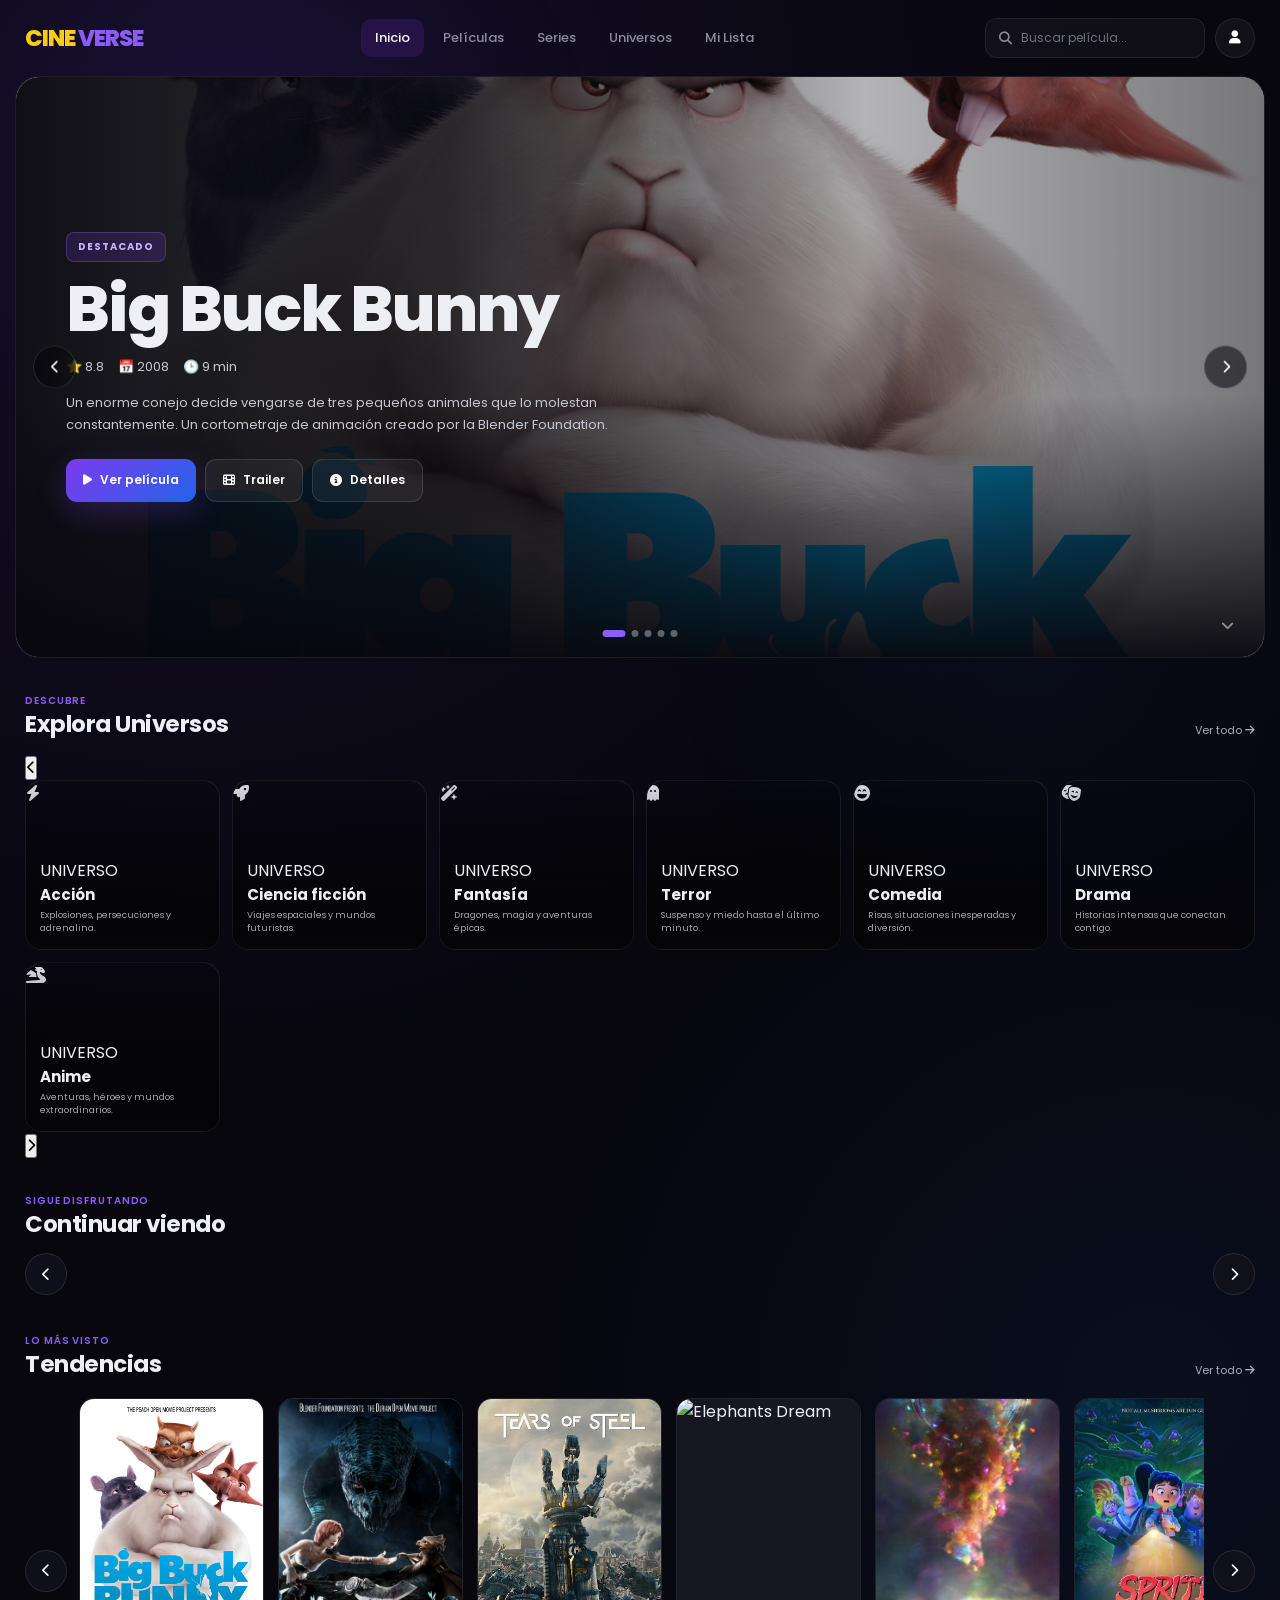
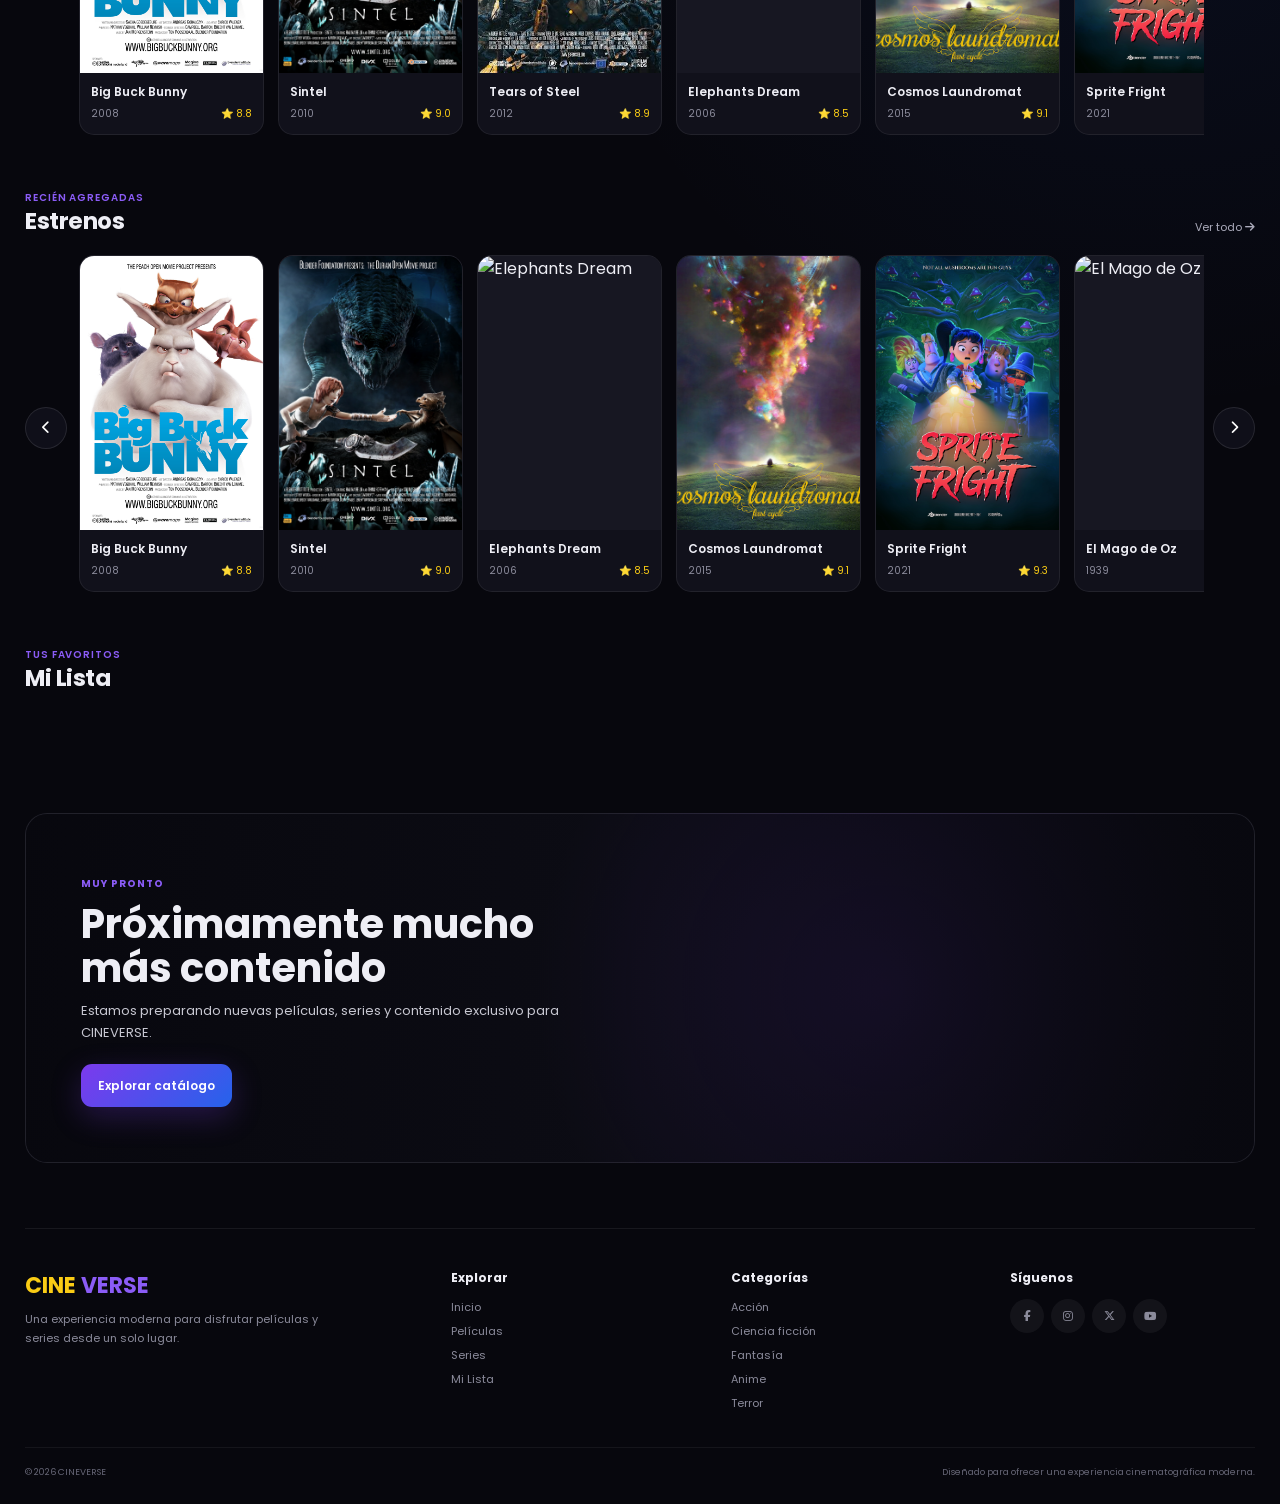
==== commit fd61c42f: "Refactor continuar section in index.html" ====
--- a/index.html
+++ b/index.html
@@ -631,34 +631,23 @@
                 CONTINUAR VIENDO
 ======================================================= -->
 
-<section
-    class="continuar"
-    id="continuarSection">
-
+<section class="continuar" id="continuarSection">
 
     <div class="sectionHeader">
 
-        <div class="sectionHeading">
-
+        <div>
             <span class="sectionMini">
-
                 Sigue disfrutando
-
             </span>
 
             <h2>
-
                 Continuar viendo
-
             </h2>
-
-        </div>
-
-    </div>
-
+        </div>
+
+    </div>
 
     <div class="continuarCarrusel">
-
 
         <button
             id="continuarAnterior"
@@ -670,13 +659,10 @@
 
         </button>
 
-
         <div
             id="continuarLista"
             class="continuarLista">
-
-        </div>
-
+        </div>
 
         <button
             id="continuarSiguiente"
@@ -688,13 +674,9 @@
 
         </button>
 
-
-    </div>
-
+    </div>
 
 </section>
-
-
 
 <!-- ======================================================
                     TENDENCIAS
--- a/style.css
+++ b/style.css
@@ -1,4603 +1,1944 @@
-
-/*====================================================
-                CINEVERSE V1
-====================================================*/
-
-:root{
-
---color-principal:#7C3AED;
---color-secundario:#5B21B6;
---color-acento:#F59E0B;
-
---fondo:#07070C;
---fondo2:#11111A;
---fondo3:#1B1B29;
-
---texto:#FFFFFF;
---texto2:#D6D6D6;
---texto3:#9E9EAA;
-
---glass:rgba(255,255,255,.08);
-
---glassBorder:rgba(255,255,255,.15);
-
---radio:22px;
-
---sombra:
-
-0 15px 45px rgba(0,0,0,.45);
-
---transicion:.35s ease;
-
-}
-
-
-/*======================================
-RESET
-======================================*/
-
-*{
-
-margin:0;
-
-padding:0;
-
-box-sizing:border-box;
-
-}
-
-
-html{
-
-scroll-behavior:smooth;
-
-}
-
-
-body{
-
-font-family:"Poppins",sans-serif;
-
-background:var(--fondo);
-
-color:var(--texto);
-
-overflow-x:hidden;
-
-min-height:100vh;
-
-}
-
-
-/*======================================
-SCROLL
-======================================*/
-
-::-webkit-scrollbar{
-
-width:12px;
-
-}
-
-::-webkit-scrollbar-track{
-
-background:#0B0B11;
-
-}
-
-::-webkit-scrollbar-thumb{
-
-background:
-
-linear-gradient(
-
-180deg,
-
-#7C3AED,
-
-#2563EB
-
-);
-
-border-radius:50px;
-
-}
-
-::-webkit-scrollbar-thumb:hover{
-
-background:
-
-linear-gradient(
-
-180deg,
-
-#8B5CF6,
-
-#3B82F6
-
-);
-
-}
-
-
-/*======================================
-LINKS
-======================================*/
-
-a{
-
-text-decoration:none;
-
-color:inherit;
-
-}
-
-
-/*======================================
-BOTONES
-======================================*/
-
-button{
-
-border:none;
-
-outline:none;
-
-cursor:pointer;
-
-font-family:inherit;
-
-}
-
-
-/*======================================
-IMAGENES
-======================================*/
-
-img{
-
-display:block;
-
-max-width:100%;
-
-}
-
-
-/*======================================
-LISTAS
-======================================*/
-
-ul{
-
-list-style:none;
-
-}
-
-
-/*======================================
-FONDO CINEMATOGRÁFICO
-======================================*/
-
-.backgroundGlow{
-
-position:fixed;
-
-top:-300px;
-
-left:-250px;
-
-width:900px;
-
-height:900px;
-
-background:
-
-radial-gradient(
-
-circle,
-
-rgba(124,58,237,.35),
-
-transparent 70%
-
-);
-
-filter:blur(80px);
-
-pointer-events:none;
-
-z-index:-5;
-
-animation:
-
-glowMove 12s linear infinite;
-
-}
-
-body::after{
-
-content:"";
-
-position:fixed;
-
-right:-250px;
-
-bottom:-250px;
-
-width:850px;
-
-height:850px;
-
-background:
-
-radial-gradient(
-
-circle,
-
-rgba(37,99,235,.25),
-
-transparent 70%
-
-);
-
-filter:blur(90px);
-
-pointer-events:none;
-
-z-index:-5;
-
-}
-
-
-/*======================================
-SECCIONES
-======================================*/
-
-section{
-
-width:min(1400px,92%);
-
-margin:auto;
-
-padding:45px 0;
-
-}
-
-
-/*======================================
-TITULOS
-======================================*/
-
-h1{
-
-font-size:4rem;
-
-line-height:1.05;
-
-font-weight:800;
-
-}
-
-h2{
-
-font-size:2rem;
-
-font-weight:700;
-
-}
-
-h3{
-
-font-size:1.2rem;
-
-font-weight:600;
-
-}
-
-p{
-
-color:var(--texto2);
-
-line-height:1.8;
-
-}
-
-
-/*======================================
-TEXTOS
-======================================*/
-
-.sectionMini{
-
-display:inline-block;
-
-font-size:.8rem;
-
-letter-spacing:2px;
-
-text-transform:uppercase;
-
-color:#F59E0B;
-
-margin-bottom:8px;
-
-font-weight:700;
-
-}
-
-.sectionHeader{
-
-display:flex;
-
-align-items:center;
-
-justify-content:space-between;
-
-margin-bottom:28px;
-
-}
-
-
-/*======================================
-BOTON VER TODO
-======================================*/
-
-.verTodo{
-
-padding:12px 22px;
-
-border-radius:50px;
-
-background:var(--glass);
-
-border:1px solid var(--glassBorder);
-
-color:white;
-
-backdrop-filter:blur(18px);
-
-transition:.3s;
-
-}
-
-.verTodo:hover{
-
-background:#7C3AED;
-
-}
-
-
-/*======================================
-ANIMACIONES
-======================================*/
-
-@keyframes glowMove{
-
-0%{
-
-transform:
-
-translate(0,0);
-
-}
-
-50%{
-
-transform:
-
-translate(120px,40px);
-
-}
-
-100%{
-
-transform:
-
-translate(0,0);
-
-}
-
-}
-/*====================================================
+/* =========================================================
+                    CINEVERSE
+                 STYLE.CSS COMPLETO
+========================================================= */
+
+/* =========================================================
+                    VARIABLES
+========================================================= */
+
+:root {
+    --bg: #07070d;
+    --bg-soft: #0d0d16;
+    --card: #11111b;
+
+    --purple: #7c3aed;
+    --purple-light: #8b5cf6;
+    --blue: #2563eb;
+    --yellow: #facc15;
+
+    --white: #ffffff;
+    --text: #eeeeF5;
+    --text-soft: #c7c7d1;
+    --text-muted: #8b8b9b;
+
+    --border: rgba(255,255,255,.09);
+
+    --radius: 18px;
+
+    --page-width: 1450px;
+}
+
+
+/* =========================================================
+                    RESET
+========================================================= */
+
+* {
+    box-sizing: border-box;
+    margin: 0;
+    padding: 0;
+}
+
+html {
+    scroll-behavior: smooth;
+}
+
+body {
+    min-height: 100vh;
+
+    background:
+        radial-gradient(
+            circle at 15% 5%,
+            rgba(124,58,237,.12),
+            transparent 30%
+        ),
+        radial-gradient(
+            circle at 90% 45%,
+            rgba(37,99,235,.08),
+            transparent 30%
+        ),
+        var(--bg);
+
+    color: var(--text);
+
+    font-family:
+        "Poppins",
+        sans-serif;
+
+    overflow-x: hidden;
+}
+
+button,
+input {
+    font-family: inherit;
+}
+
+button {
+    cursor: pointer;
+}
+
+a {
+    color: inherit;
+    text-decoration: none;
+}
+
+img {
+    max-width: 100%;
+}
+
+
+/* =========================================================
+                    FONDO
+========================================================= */
+
+.backgroundGlow {
+    position: fixed;
+
+    inset: 0;
+
+    z-index: -5;
+
+    pointer-events: none;
+
+    background:
+        radial-gradient(
+            circle at 20% 20%,
+            rgba(124,58,237,.08),
+            transparent 28%
+        ),
+        radial-gradient(
+            circle at 80% 70%,
+            rgba(37,99,235,.06),
+            transparent 30%
+        );
+}
+
+
+/* =========================================================
                     HEADER
-====================================================*/
-
-.header{
-
-position:fixed;
-
-top:0;
-
-left:0;
-
-width:100%;
-
-height:85px;
-
-display:flex;
-
-align-items:center;
-
-justify-content:space-between;
-
-padding:0 50px;
-
-z-index:999;
-
-background:rgba(8,8,15,.55);
-
-backdrop-filter:blur(20px);
-
-border-bottom:1px solid rgba(255,255,255,.08);
-
-transition:all .35s ease;
-
-}
-
-.header.scrolled{
-
-height:72px;
-
-background:rgba(5,5,10,.85);
-
-box-shadow:0 10px 30px rgba(0,0,0,.45);
-
-}
-
-
-/*======================================
-LOGO
-======================================*/
-
-.logo{
-
-font-size:2rem;
-
-font-weight:800;
-
-letter-spacing:1px;
-
-cursor:pointer;
-
-user-select:none;
-
-}
-
-.logoYellow{
-
-background:linear-gradient(
-135deg,
-#FFD54F,
-#FF9800
-);
-
--webkit-background-clip:text;
-
--webkit-text-fill-color:transparent;
-
-}
-
-.logoPurple{
-
-background:linear-gradient(
-135deg,
-#8B5CF6,
-#2563EB
-);
-
--webkit-background-clip:text;
-
--webkit-text-fill-color:transparent;
-
-}
-
-
-/*======================================
-MENU
-======================================*/
-
-.menu{
-
-display:flex;
-
-align-items:center;
-
-gap:40px;
-
-}
-
-.menu a{
-
-position:relative;
-
-font-size:15px;
-
-font-weight:500;
-
-color:#D7D7D7;
-
-transition:.3s;
-
-}
-
-.menu a:hover{
-
-color:white;
-
-}
-
-.menu a::after{
-
-content:"";
-
-position:absolute;
-
-left:0;
-
-bottom:-8px;
-
-width:0;
-
-height:3px;
-
-border-radius:50px;
-
-background:linear-gradient(
-90deg,
-#8B5CF6,
-#2563EB
-);
-
-transition:.35s;
-
-}
-
-.menu a:hover::after{
-
-width:100%;
-
-}
-
-.menu .activo{
-
-color:white;
-
-}
-
-.menu .activo::after{
-
-width:100%;
-
-}
-
-
-/*======================================
-HEADER DERECHO
-======================================*/
-
-.headerRight{
-
-display:flex;
-
-align-items:center;
-
-gap:18px;
-
-}
-
-
-/*======================================
-BUSCADOR
-======================================*/
-
-.searchBox{
-
-width:290px;
-
-height:48px;
-
-display:flex;
-
-align-items:center;
-
-gap:14px;
-
-padding:0 18px;
-
-background:rgba(255,255,255,.06);
-
-border:1px solid rgba(255,255,255,.08);
-
-border-radius:60px;
-
-backdrop-filter:blur(18px);
-
-transition:.35s;
-
-}
-
-.searchBox:hover{
-
-border-color:#7C3AED;
-
-box-shadow:0 0 20px rgba(124,58,237,.25);
-
-}
-
-.searchBox:focus-within{
-
-border-color:#2563EB;
-
-box-shadow:0 0 25px rgba(37,99,235,.35);
-
-}
-
-.searchBox i{
-
-color:#AAAAAA;
-
-font-size:15px;
-
-}
-
-.searchBox input{
-
-flex:1;
-
-background:transparent;
-
-border:none;
-
-outline:none;
-
-font-size:15px;
-
-color:white;
-
-font-family:inherit;
-
-}
-
-.searchBox input::placeholder{
-
-color:#8F8F98;
-
-}
-
-
-/*======================================
-BOTON PERFIL
-======================================*/
-
-.perfil{
-
-width:48px;
-
-height:48px;
-
-border-radius:50%;
-
-background:linear-gradient(
-135deg,
-#7C3AED,
-#2563EB
-);
-
-display:flex;
-
-align-items:center;
-
-justify-content:center;
-
-color:white;
-
-font-size:18px;
-
-transition:.35s;
-
-box-shadow:0 8px 25px rgba(124,58,237,.30);
-
-}
-
-.perfil:hover{
-
-transform:translateY(-3px) scale(1.05);
-
-box-shadow:0 15px 35px rgba(124,58,237,.45);
-
-}
-
-
-/*======================================
-ESPACIADO DEL HERO
-======================================*/
-
-.hero{
-
-padding-top:130px;
-
-min-height:100vh;
-
-position:relative;
-
-display:flex;
-
-align-items:center;
-
-}
-
-
-/*======================================
-RESPUESTA RAPIDA
-======================================*/
-
-@media(max-width:1200px){
-
-.menu{
-
-gap:22px;
-
-}
-
-.searchBox{
-
-width:220px;
-
-}
-
-.header{
-
-padding:0 30px;
-
-}
-
-}
-
-@media(max-width:980px){
-
-.menu{
-
-display:none;
-
-}
-
-.searchBox{
-
-width:180px;
-
-}
-
-}
-/*====================================================
-                    HERO
-====================================================*/
-
-.hero{
-
-position:relative;
-
-width:100%;
-
-min-height:100vh;
-
-display:flex;
-
-align-items:center;
-
-overflow:hidden;
-
-padding:0 6%;
-
-}
-
-
-/*======================================
-BACKGROUND
-======================================*/
-
-.heroBackground{
-
-position:absolute;
-
-top:0;
-
-left:0;
-
-width:100%;
-
-height:100%;
-
-background-size:cover;
-
-background-position:center;
-
-background-repeat:no-repeat;
-
-transition:1s ease;
-
-transform:scale(1.05);
-
-z-index:1;
-
-}
-
-.heroBackground::after{
-
-content:"";
-
-position:absolute;
-
-inset:0;
-
-background:
-
-linear-gradient(
-90deg,
-rgba(5,5,10,.96) 15%,
-rgba(5,5,10,.78) 45%,
-rgba(5,5,10,.25) 70%,
-rgba(5,5,10,.85) 100%
-);
-
-}
-
-.heroGradient{
-
-position:absolute;
-
-inset:0;
-
-background:
-
-linear-gradient(
-180deg,
-transparent 60%,
-rgba(7,7,12,.95) 100%
-);
-
-}
-
-
-/*======================================
-CONTENIDO
-======================================*/
-
-.heroContenido{
-
-position:relative;
-
-z-index:5;
-
-max-width:650px;
-
-padding-top:80px;
-
-}
-
-.destacado{
-
-display:inline-block;
-
-padding:8px 18px;
-
-border-radius:50px;
-
-background:rgba(124,58,237,.15);
-
-border:1px solid rgba(124,58,237,.35);
-
-color:#F59E0B;
-
-font-weight:700;
-
-font-size:.8rem;
-
-letter-spacing:2px;
-
-text-transform:uppercase;
-
-margin-bottom:25px;
-
-backdrop-filter:blur(20px);
-
-}
-
-#heroTitulo{
-
-font-size:5rem;
-
-font-weight:800;
-
-line-height:1;
-
-margin-bottom:20px;
-
-text-shadow:0 5px 30px rgba(0,0,0,.45);
-
-}
-
-.heroInfo{
-
-display:flex;
-
-gap:25px;
-
-margin-bottom:25px;
-
-flex-wrap:wrap;
-
-}
-
-.heroInfo span{
-
-display:flex;
-
-align-items:center;
-
-gap:8px;
-
-font-size:15px;
-
-color:#EAEAEA;
-
-}
-
-#heroDescripcion{
-
-font-size:1.08rem;
-
-color:#D4D4D4;
-
-line-height:1.9;
-
-max-width:620px;
-
-margin-bottom:35px;
-
-}
-
-
-/*======================================
-BOTONES
-======================================*/
-
-.heroBotones{
-
-display:flex;
-
-gap:18px;
-
-flex-wrap:wrap;
-
-}
-
-.btnPrincipal{
-
-padding:16px 34px;
-
-border-radius:60px;
-
-background:linear-gradient(
-135deg,
-#7C3AED,
-#2563EB
-);
-
-color:white;
-
-font-size:15px;
-
-font-weight:600;
-
-display:flex;
-
-align-items:center;
-
-gap:12px;
-
-transition:.35s;
-
-box-shadow:0 15px 40px rgba(124,58,237,.35);
-
-}
-
-.btnPrincipal:hover{
-
-transform:translateY(-4px);
-
-box-shadow:0 25px 50px rgba(124,58,237,.45);
-
-}
-
-.btnSecundario{
-
-padding:16px 34px;
-
-border-radius:60px;
-
-background:rgba(255,255,255,.10);
-
-border:1px solid rgba(255,255,255,.12);
-
-backdrop-filter:blur(18px);
-
-color:white;
-
-display:flex;
-
-align-items:center;
-
-gap:12px;
-
-transition:.35s;
-
-}
-
-.btnSecundario:hover{
-
-background:rgba(255,255,255,.18);
-
-transform:translateY(-4px);
-
-}
-
-.btnGlass{
-
-padding:16px 34px;
-
-border-radius:60px;
-
-background:transparent;
-
-border:1px solid rgba(255,255,255,.18);
-
-color:white;
-
-display:flex;
-
-align-items:center;
-
-gap:12px;
-
-transition:.35s;
-
-}
-
-.btnGlass:hover{
-
-background:rgba(255,255,255,.10);
-
-}
-
-
-/*======================================
-FLECHAS
-======================================*/
-
-.heroArrow{
-
-position:absolute;
-
-top:50%;
-
-transform:translateY(-50%);
-
-width:62px;
-
-height:62px;
-
-border-radius:50%;
-
-background:rgba(255,255,255,.08);
-
-border:1px solid rgba(255,255,255,.15);
-
-backdrop-filter:blur(15px);
-
-display:flex;
-
-align-items:center;
-
-justify-content:center;
-
-font-size:22px;
-
-color:white;
-
-cursor:pointer;
-
-transition:.35s;
-
-z-index:20;
-
-}
-
-.heroArrow:hover{
-
-background:#7C3AED;
-
-transform:translateY(-50%) scale(1.1);
-
-}
-
-.heroArrow.left{
-
-left:35px;
-
-}
-
-.heroArrow.right{
-
-right:35px;
-
-}
-
-
-/*======================================
-INDICADORES
-======================================*/
-
-.heroIndicadores{
-
-position:absolute;
-
-bottom:45px;
-
-left:50%;
-
-transform:translateX(-50%);
-
-display:flex;
-
-gap:14px;
-
-z-index:20;
-
-}
-
-.heroIndicadores span{
-
-width:14px;
-
-height:14px;
-
-border-radius:50%;
-
-background:rgba(255,255,255,.25);
-
-transition:.35s;
-
-cursor:pointer;
-
-}
-
-.heroIndicadores .activo{
-
-width:42px;
-
-border-radius:30px;
-
-background:#7C3AED;
-
-}
-
-
-/*======================================
-SCROLL
-======================================*/
-
-.scrollDown{
-
-position:absolute;
-
-bottom:28px;
-
-right:40px;
-
-font-size:28px;
-
-color:white;
-
-animation:scrollDown 2s infinite;
-
-z-index:20;
-
-}
-
-@keyframes scrollDown{
-
-0%{
-
-transform:translateY(0);
-
-opacity:1;
-
-}
-
-50%{
-
-transform:translateY(10px);
-
-opacity:.45;
-
-}
-
-100%{
-
-transform:translateY(0);
-
-opacity:1;
-
-}
-
-}
-/*====================================================
-                EXPLORA UNIVERSOS
-====================================================*/
-
-.universos{
-
-padding-top:70px;
-
-padding-bottom:80px;
-
-}
-
-.universosGrid{
-
-display:grid;
-
-grid-template-columns:
-repeat(4,1fr);
-
-gap:28px;
-
-margin-top:35px;
-
-}
-
-
-/*======================================
-CARD
-======================================*/
-
-.universoCard{
-
-position:relative;
-
-height:250px;
-
-border-radius:28px;
-
-overflow:hidden;
-
-cursor:pointer;
-
-display:flex;
-
-align-items:flex-end;
-
-padding:30px;
-
-transition:.45s;
-
-background-size:cover;
-
-background-position:center;
-
-box-shadow:
-0 20px 45px rgba(0,0,0,.35);
-
-}
-
-
-/*======================================
-FONDOS
-======================================*/
-
-.accion{
-
-background-image:
-
-linear-gradient(
-180deg,
-rgba(0,0,0,.05),
-rgba(0,0,0,.75)
-),
-
-url("https://images.unsplash.com/photo-1489599849927-2ee91cede3ba?w=1200");
-
-}
-
-
-.ciencia{
-
-background-image:
-
-linear-gradient(
-180deg,
-rgba(0,0,0,.05),
-rgba(0,0,0,.80)
-),
-
-url("https://images.unsplash.com/photo-1446776811953-b23d57bd21aa?w=1200");
-
-}
-
-
-.fantasia{
-
-background-image:
-
-linear-gradient(
-180deg,
-rgba(0,0,0,.05),
-rgba(0,0,0,.80)
-),
-
-url("https://images.unsplash.com/photo-1518709268805-4e9042af2176?w=1200");
-
-}
-
-
-.terror{
-
-background-image:
-
-linear-gradient(
-180deg,
-rgba(0,0,0,.05),
-rgba(0,0,0,.80)
-),
-
-url("https://images.unsplash.com/photo-1500530855697-b586d89ba3ee?w=1200");
-
-}
-
-
-/*======================================
-OVERLAY
-======================================*/
-
-.universoOverlay{
-
-position:absolute;
-
-inset:0;
-
-background:
-
-linear-gradient(
-
-180deg,
-
-transparent,
-
-rgba(0,0,0,.85)
-
-);
-
-transition:.45s;
-
-}
-
-.universoCard::before{
-
-content:"";
-
-position:absolute;
-
-top:-120%;
-
-left:-50%;
-
-width:60%;
-
-height:320%;
-
-background:
-
-rgba(255,255,255,.15);
-
-transform:rotate(25deg);
-
-transition:.7s;
-
-}
-
-.universoCard:hover::before{
-
-left:150%;
-
-}
-
-
-/*======================================
-INFO
-======================================*/
-
-.universoInfo{
-
-position:relative;
-
-z-index:5;
-
-}
-
-.universoInfo h3{
-
-font-size:1.8rem;
-
-margin-bottom:10px;
-
-font-weight:700;
-
-}
-
-.universoInfo p{
-
-font-size:.95rem;
-
-color:#D6D6D6;
-
-margin-bottom:18px;
-
-line-height:1.7;
-
-}
-
-
-/*======================================
-CONTADOR
-======================================*/
-
-.universoInfo span{
-
-display:inline-flex;
-
-padding:8px 18px;
-
-border-radius:50px;
-
-background:rgba(255,255,255,.12);
-
-backdrop-filter:blur(12px);
-
-border:1px solid rgba(255,255,255,.15);
-
-font-size:.85rem;
-
-font-weight:600;
-
-}
-
-
-/*======================================
-HOVER
-======================================*/
-
-.universoCard:hover{
-
-transform:
-
-translateY(-12px)
-
-scale(1.03);
-
-box-shadow:
-
-0 35px 60px rgba(124,58,237,.35);
-
-}
-
-.universoCard:hover .universoOverlay{
-
-background:
-
-linear-gradient(
-
-180deg,
-
-rgba(124,58,237,.15),
-
-rgba(0,0,0,.88)
-
-);
-
-}
-
-
-/*======================================
-RESPONSIVE
-======================================*/
-
-@media(max-width:1200px){
-
-.universosGrid{
-
-grid-template-columns:
-
-repeat(2,1fr);
-
-}
-
-}
-
-@media(max-width:700px){
-
-.universosGrid{
-
-grid-template-columns:1fr;
-
-}
-
-.universoCard{
-
-height:220px;
-
-}
-
-}
-/*====================================================
-                CONTINUAR VIENDO
-====================================================*/
-
-.continuar{
-
-padding:90px 0;
-
-}
-
-.continuarCard{
-
-position:relative;
-
-display:grid;
-
-grid-template-columns:340px 1fr;
-
-gap:45px;
-
-align-items:center;
-
-padding:35px;
-
-border-radius:32px;
-
-background:
-
-linear-gradient(
-135deg,
-rgba(124,58,237,.10),
-rgba(37,99,235,.08)
-);
-
-border:1px solid rgba(255,255,255,.08);
-
-backdrop-filter:blur(25px);
-
-overflow:hidden;
-
-box-shadow:
-
-0 25px 60px rgba(0,0,0,.35);
-
-}
-
-.continuarCard::before{
-
-content:"";
-
-position:absolute;
-
-top:-120px;
-
-right:-120px;
-
-width:350px;
-
-height:350px;
-
-background:
-
-radial-gradient(
-
-circle,
-
-rgba(124,58,237,.25),
-
-transparent 70%
-
-);
-
-filter:blur(40px);
-
-pointer-events:none;
-
-}
-
-
-/*======================================
-POSTER
-======================================*/
-
-.moviePoster {
+========================================================= */
+
+.header {
+
+    width: min(
+        var(--page-width),
+        calc(100% - 50px)
+    );
+
+    height: 76px;
+
+    margin: 0 auto;
+
+    display: flex;
+
+    align-items: center;
+
+    justify-content: space-between;
+
+    gap: 25px;
+
     position: relative;
-    width: 100%;
-    aspect-ratio: 2 / 3;
-    overflow: hidden;
-    background: #0b0b12;
-}
-
-.moviePoster img {
-    display: block;
-    width: 100%;
-    height: 100%;
-    object-fit: cover;
-    object-position: center;
-    transition: transform .5s ease;
-}
-
-.movieCard:hover img {
-    transform: scale(1.08);
-}
-
-/*======================================
-CONTENIDO
-======================================*/
-
-.continuarContenido{
-
-position:relative;
-
-z-index:5;
-
-}
-
-.continuarEtiqueta{
-
-display:inline-block;
-
-padding:8px 18px;
-
-border-radius:40px;
-
-background:rgba(255,255,255,.10);
-
-border:1px solid rgba(255,255,255,.15);
-
-backdrop-filter:blur(15px);
-
-font-size:.82rem;
-
-letter-spacing:2px;
-
-text-transform:uppercase;
-
-color:#F59E0B;
-
-font-weight:700;
-
-margin-bottom:22px;
-
-}
-
-#continuarTitulo{
-
-font-size:2.8rem;
-
-font-weight:700;
-
-margin-bottom:18px;
-
-}
-
-#continuarDescripcion{
-
-max-width:650px;
-
-font-size:1rem;
-
-line-height:1.9;
-
-margin-bottom:35px;
-
-color:#D8D8D8;
-
-}
-
-
-/*======================================
-PROGRESO
-======================================*/
-
-.progressArea{
-
-margin-bottom:35px;
-
-}
-
-.progressBar{
-
-width:100%;
-
-height:12px;
-
-background:rgba(255,255,255,.08);
-
-border-radius:50px;
-
-overflow:hidden;
-
-margin-bottom:12px;
-
-}
-
-.progressValue{
-
-height:100%;
-
-width:0%;
-
-border-radius:50px;
-
-background:
-
-linear-gradient(
-
-90deg,
-
-#7C3AED,
-
-#2563EB
-
-);
-
-transition:width .6s ease;
-
-}
-
-#continuarTiempo{
-
-font-size:.95rem;
-
-color:#BEBEC8;
-
-}
-
-
-/*======================================
-BOTONES
-======================================*/
-
-.continuarBotones{
-
-display:flex;
-
-gap:18px;
-
-flex-wrap:wrap;
-
-}
-
-
-/*======================================
-EFECTO
-======================================*/
-
-.continuarCard:hover{
-
-box-shadow:
-
-0 35px 80px rgba(124,58,237,.25);
-
-}
-
-
-/*======================================
-RESPONSIVE
-======================================*/
-
-@media(max-width:1000px){
-
-.continuarCard{
-
-grid-template-columns:1fr;
-
-}
-
-.continuarPoster{
-
-height:500px;
-
-}
-
-}
-
-@media(max-width:700px){
-
-#continuarTitulo{
-
-font-size:2rem;
-
-}
-
-.continuarPoster{
-
-height:380px;
-
-}
-
-}
-/*====================================================
-                CARRUSELES
-====================================================*/
-
-.moviesSection{
-
-padding:70px 0;
-
-position:relative;
-
-}
-
-.sliderWrapper{
-
-position:relative;
-
-display:flex;
-
-align-items:center;
-
-}
-
-.movieSlider{
-
-display:flex;
-
-gap:22px;
-
-overflow-x:auto;
-
-scroll-behavior:smooth;
-
-padding:20px 8px;
-
-scrollbar-width:none;
-
-}
-
-.movieSlider::-webkit-scrollbar{
-
-display:none;
-
-}
-
-
-/*======================================
-TARJETAS
-======================================*/
-
-.movieCard{
-
-position:relative;
-
-flex:0 0 250px;
-
-border-radius:24px;
-
-overflow:hidden;
-
-background:#141420;
-
-transition:.4s;
-
-cursor:pointer;
-
-box-shadow:
-
-0 15px 40px rgba(0,0,0,.30);
-
-}
-
-
-/* Primera tarjeta destacada */
-
-.movieCard:first-child{
-
-flex:0 0 320px;
-
-}
-
-.movieCard:hover{
-
-transform:
-
-translateY(-10px)
-
-scale(1.03);
-
-box-shadow:
-
-0 35px 60px rgba(124,58,237,.30);
-
-}
-
-
-/*======================================
-POSTER
-======================================*/
-
-.moviePoster{
-
-position:relative;
-
-height:360px;
-
-overflow:hidden;
-
-}
-
-.moviePoster img{
-
-width:100%;
-
-height:100%;
-
-object-fit:cover;
-
-transition:transform .5s ease;
-
-}
-
-.movieCard:hover img{
-
-transform:scale(1.08);
-
-}
-
-
-/*======================================
-OVERLAY
-======================================*/
-
-.movieOverlay{
-
-position:absolute;
-
-inset:0;
-
-display:flex;
-
-justify-content:center;
-
-align-items:center;
-
-background:
-
-linear-gradient(
-
-180deg,
-
-transparent,
-
-rgba(0,0,0,.82)
-
-);
-
-opacity:0;
-
-transition:.35s;
-
-}
-
-.movieCard:hover .movieOverlay{
-
-opacity:1;
-
-}
-
-
-/*======================================
-BOTON PLAY
-======================================*/
-
-.playMovie{
-
-width:72px;
-
-height:72px;
-
-border-radius:50%;
-
-background:
-
-linear-gradient(
-
-135deg,
-
-#7C3AED,
-
-#2563EB
-
-);
-
-display:flex;
-
-justify-content:center;
-
-align-items:center;
-
-font-size:28px;
-
-color:white;
-
-transition:.35s;
-
-box-shadow:
-
-0 15px 40px rgba(124,58,237,.45);
-
-}
-
-.playMovie:hover{
-
-transform:scale(1.15);
-
-}
-
-
-/*======================================
-FAVORITOS
-======================================*/
-
-.favoriteMovie{
-
-position:absolute;
-
-top:18px;
-
-right:18px;
-
-width:44px;
-
-height:44px;
-
-border-radius:50%;
-
-display:flex;
-
-align-items:center;
-
-justify-content:center;
-
-background:rgba(0,0,0,.45);
-
-backdrop-filter:blur(15px);
-
-color:white;
-
-transition:.35s;
-
-}
-
-.favoriteMovie:hover{
-
-background:#E11D48;
-
-}
-
-
-/*======================================
-INFORMACIÓN
-======================================*/
-
-.movieInfo{
-
-padding:18px;
-
-}
-
-.movieTitle{
-
-font-size:1.1rem;
-
-font-weight:700;
-
-margin-bottom:10px;
-
-white-space:nowrap;
-
-overflow:hidden;
-
-text-overflow:ellipsis;
-
-}
-
-.movieMeta{
-
-display:flex;
-
-justify-content:space-between;
-
-align-items:center;
-
-font-size:.92rem;
-
-color:#BEBEC8;
-
-margin-bottom:12px;
-
-}
-
-.movieGenres{
-
-display:flex;
-
-gap:8px;
-
-flex-wrap:wrap;
-
-}
-
-.movieGenres span{
-
-padding:6px 12px;
-
-border-radius:50px;
-
-background:rgba(255,255,255,.08);
-
-font-size:.75rem;
-
-}
-
-
-/*======================================
-FLECHAS
-======================================*/
-
-.sliderArrow{
-
-position:absolute;
-
-top:50%;
-
-transform:translateY(-50%);
-
-width:58px;
-
-height:58px;
-
-border-radius:50%;
-
-background:rgba(15,15,20,.82);
-
-border:1px solid rgba(255,255,255,.10);
-
-display:flex;
-
-justify-content:center;
-
-align-items:center;
-
-font-size:22px;
-
-color:white;
-
-cursor:pointer;
-
-transition:.35s;
-
-z-index:50;
-
-backdrop-filter:blur(18px);
-
-}
-
-.sliderArrow:hover{
-
-background:#7C3AED;
-
-transform:
-
-translateY(-50%)
-
-scale(1.08);
-
-}
-
-.sliderArrow.left{
-
-left:-28px;
-
-}
-
-.sliderArrow.right{
-
-right:-28px;
-
-}
-
-
-/*======================================
-EFECTO DE LUZ
-======================================*/
-
-.movieCard::after{
-
-content:"";
-
-position:absolute;
-
-top:-120%;
-
-left:-60%;
-
-width:45%;
-
-height:320%;
-
-background:
-
-rgba(255,255,255,.12);
-
-transform:rotate(25deg);
-
-transition:.8s;
-
-}
-
-.movieCard:hover::after{
-
-left:170%;
-
-}
-
-
-/*======================================
-RESPONSIVE
-======================================*/
-
-@media(max-width:1100px){
-
-.movieCard{
-
-flex:0 0 220px;
-
-}
-
-.movieCard:first-child{
-
-flex:0 0 260px;
-
-}
-
-}
-
-@media(max-width:768px){
-
-.sliderArrow{
-
-display:none;
-
-}
-
-.movieCard{
-
-flex:0 0 190px;
-
-}
-
-.moviePoster{
-
-height:280px;
-
-}
-
-.movieCard:first-child{
-
-flex:0 0 210px;
-
-}
-
-}
-/*====================================================
-                    FOOTER
-====================================================*/
-
-.footer{
-
-margin-top:100px;
-
-background:linear-gradient(
-180deg,
-#0B0B12,
-#050508
-);
-
-border-top:1px solid rgba(255,255,255,.08);
-
-padding:70px 0 25px;
-
-}
-
-.footerTop{
-
-width:min(1400px,92%);
-
-margin:auto;
-
-display:grid;
-
-grid-template-columns:2fr 1fr 1fr 1fr;
-
-gap:50px;
-
-}
-
-.footerLogo h2{
-
-font-size:2rem;
-
-margin-bottom:18px;
-
-}
-
-.footerLogo p{
-
-max-width:420px;
-
-color:#BEBEC8;
-
-line-height:1.8;
-
-}
-
-.footerLinks h3{
-
-margin-bottom:20px;
-
-font-size:1.1rem;
-
-}
-
-.footerLinks{
-
-display:flex;
-
-flex-direction:column;
-
-gap:14px;
-
-}
-
-.footerLinks a{
-
-color:#A9A9B2;
-
-transition:.3s;
-
-}
-
-.footerLinks a:hover{
-
-color:#ffffff;
-
-padding-left:8px;
-
-}
-
-.social{
-
-display:flex;
-
-gap:14px;
-
-margin-top:12px;
-
-}
-
-.social a{
-
-width:46px;
-
-height:46px;
-
-border-radius:50%;
-
-display:flex;
-
-align-items:center;
-
-justify-content:center;
-
-background:rgba(255,255,255,.06);
-
-border:1px solid rgba(255,255,255,.08);
-
-transition:.35s;
-
-}
-
-.social a:hover{
-
-background:#7C3AED;
-
-transform:translateY(-5px);
-
-}
-
-.footerBottom{
-
-width:min(1400px,92%);
-
-margin:50px auto 0;
-
-padding-top:25px;
-
-border-top:1px solid rgba(255,255,255,.06);
-
-display:flex;
-
-justify-content:space-between;
-
-align-items:center;
-
-color:#8F8F98;
-
-font-size:.9rem;
-
-}
-
-
-
-/*====================================================
-                    BOTON SUBIR
-====================================================*/
-
-.btnTop{
-
-position:fixed;
-
-right:30px;
-
-bottom:30px;
-
-width:58px;
-
-height:58px;
-
-border-radius:50%;
-
-background:linear-gradient(
-135deg,
-#7C3AED,
-#2563EB
-);
-
-display:flex;
-
-align-items:center;
-
-justify-content:center;
-
-color:white;
-
-font-size:20px;
-
-opacity:0;
-
-visibility:hidden;
-
-transform:translateY(30px);
-
-transition:.35s;
-
-box-shadow:0 20px 40px rgba(124,58,237,.35);
-
-z-index:999;
-
-}
-
-.btnTop.show{
-
-opacity:1;
-
-visibility:visible;
-
-transform:translateY(0);
-
-}
-
-.btnTop:hover{
-
-transform:translateY(-6px);
-
-}
-
-
-
-/*====================================================
-                    LOADER
-====================================================*/
-
-.loadingScreen{
-
-position:fixed;
-
-inset:0;
-
-background:#050508;
-
-display:flex;
-
-justify-content:center;
-
-align-items:center;
-
-z-index:99999;
-
-transition:.8s;
-
-}
-
-.loadingScreen.hide{
-
-opacity:0;
-
-visibility:hidden;
-
-}
-
-.loader{
-
-text-align:center;
-
-}
-
-.loaderCircle{
-
-width:90px;
-
-height:90px;
-
-border-radius:50%;
-
-border:6px solid rgba(255,255,255,.08);
-
-border-top:6px solid #7C3AED;
-
-margin:auto;
-
-margin-bottom:25px;
-
-animation:loaderSpin 1s linear infinite;
-
-}
-
-.loader h2{
-
-font-size:2rem;
-
-margin-bottom:10px;
-
-}
-
-.loader p{
-
-color:#A8A8B0;
-
-}
-
-
-
-/*====================================================
-                    MODAL
-====================================================*/
-
-.modal{
-
-position:fixed;
-
-inset:0;
-
-background:rgba(0,0,0,.82);
-
-display:flex;
-
-align-items:center;
-
-justify-content:center;
-
-opacity:0;
-
-visibility:hidden;
-
-transition:.35s;
-
-z-index:9999;
-
-backdrop-filter:blur(8px);
-
-}
-
-.modal.show{
-
-opacity:1;
-
-visibility:visible;
-
-}
-
-.modalContent{
-
-width:min(900px,92%);
-
-max-height:90vh;
-
-overflow:auto;
-
-background:#141420;
-
-border-radius:28px;
-
-padding:35px;
-
-border:1px solid rgba(255,255,255,.08);
-
-position:relative;
-
-box-shadow:0 35px 80px rgba(0,0,0,.55);
-
-}
-
-.modalContent::-webkit-scrollbar{
-
-width:10px;
-
-}
-
-.modalContent::-webkit-scrollbar-thumb{
-
-background:#7C3AED;
-
-border-radius:20px;
-
-}
-
-.cerrarModal{
-
-position:absolute;
-
-right:20px;
-
-top:20px;
-
-width:45px;
-
-height:45px;
-
-border-radius:50%;
-
-display:flex;
-
-align-items:center;
-
-justify-content:center;
-
-background:rgba(255,255,255,.08);
-
-color:white;
-
-transition:.35s;
-
-}
-
-.cerrarModal:hover{
-
-background:#E11D48;
-
-transform:rotate(90deg);
-
-}
-
-
-
-/*====================================================
-                ANIMACIONES
-====================================================*/
-
-@keyframes loaderSpin{
-
-100%{
-
-transform:rotate(360deg);
-
-}
-
-}
-
-.fadeUp{
-
-animation:fadeUp .7s ease;
-
-}
-
-@keyframes fadeUp{
-
-from{
-
-opacity:0;
-
-transform:translateY(40px);
-
-}
-
-to{
-
-opacity:1;
-
-transform:translateY(0);
-
-}
-
-}
-
-
-
-/*====================================================
-                RESPONSIVE FOOTER
-====================================================*/
-
-@media(max-width:1000px){
-
-.footerTop{
-
-grid-template-columns:1fr 1fr;
-
-}
-
-.footerBottom{
-
-flex-direction:column;
-
-gap:12px;
-
-text-align:center;
-
-}
-
-}
-
-@media(max-width:700px){
-
-.footerTop{
-
-grid-template-columns:1fr;
-
-text-align:center;
-
-}
-
-.social{
-
-justify-content:center;
-
-}
-
-}
-/*====================================================
-            PARTE 8 - RESPONSIVE FINAL
-====================================================*/
-
-/* Pantallas grandes */
-
-@media (min-width:1600px){
-
-section{
-
-max-width:1500px;
-
-}
-
-.heroContenido{
-
-max-width:720px;
-
-}
-
-#heroTitulo{
-
-font-size:5.6rem;
-
-}
-
-}
-
-
-
-/*======================================
-TABLETS
-======================================*/
-
-@media (max-width:1100px){
-
-.header{
-
-padding:0 25px;
-
-}
-
-.hero{
-
-padding:120px 25px 60px;
-
-}
-
-#heroTitulo{
-
-font-size:3.8rem;
-
-}
-
-.heroInfo{
-
-gap:18px;
-
-}
-
-.heroBotones{
-
-gap:14px;
-
-}
-
-.btnPrincipal,
-.btnSecundario,
-.btnGlass{
-
-padding:14px 26px;
-
-}
-
-.sectionHeader{
-
-flex-direction:column;
-
-align-items:flex-start;
-
-gap:16px;
-
-}
-
-}
-
-
-
-/*======================================
-MOVILES
-======================================*/
-
-@media (max-width:768px){
-
-.header{
-
-height:75px;
-
-padding:0 18px;
-
-}
-
-.logo{
-
-font-size:1.6rem;
-
-}
-
-.searchBox{
-
-display:none;
-
-}
-
-.hero{
-
-padding:100px 18px 40px;
-
-min-height:90vh;
-
-}
-
-#heroTitulo{
-
-font-size:2.7rem;
-
-}
-
-#heroDescripcion{
-
-font-size:.95rem;
-
-}
-
-.heroArrow{
-
-display:none;
-
-}
-
-.heroIndicadores{
-
-bottom:20px;
-
-}
-
-.heroBotones{
-
-flex-direction:column;
-
-align-items:stretch;
-
-}
-
-.btnPrincipal,
-.btnSecundario,
-.btnGlass{
-
-justify-content:center;
-
-width:100%;
-
-}
-
-.continuarCard{
-
-padding:20px;
-
-}
-
-.continuarPoster{
-
-height:300px;
-
-}
-
-.movieSlider{
-
-gap:15px;
-
-padding-bottom:10px;
-
-}
-
-.footer{
-
-padding-top:50px;
-
-}
-
-}
-
-
-
-/*======================================
-MOVILES PEQUEÑOS
-======================================*/
-
-@media (max-width:480px){
-
-#heroTitulo{
-
-font-size:2.2rem;
-
-}
-
-h2{
-
-font-size:1.6rem;
-
-}
-
-.heroInfo{
-
-font-size:.85rem;
-
-}
-
-.movieCard{
-
-flex:0 0 170px;
-
-}
-
-.movieCard:first-child{
-
-flex:0 0 190px;
-
-}
-
-.moviePoster{
-
-height:250px;
-
-}
-
-.universoCard{
-
-height:190px;
-
-padding:20px;
-
-}
-
-.universoInfo h3{
-
-font-size:1.4rem;
-
-}
-
-.universoInfo p{
-
-font-size:.85rem;
-
-}
-
-.btnTop{
-
-width:50px;
-
-height:50px;
-
-right:18px;
-
-bottom:18px;
-
-}
-
-}
-
-
-
-/*====================================================
-                ANIMACIONES
-====================================================*/
-
-.reveal{
-
-opacity:0;
-
-transform:translateY(35px);
-
-transition:all .7s ease;
-
-}
-
-.reveal.active{
-
-opacity:1;
-
-transform:translateY(0);
-
-}
-
-
-
-.fade{
-
-animation:fade .5s ease;
-
-}
-
-@keyframes fade{
-
-from{
-
-opacity:0;
-
-}
-
-to{
-
-opacity:1;
-
-}
-
-}
-
-
-
-.scaleIn{
-
-animation:scaleIn .45s ease;
-
-}
-
-@keyframes scaleIn{
-
-from{
-
-opacity:0;
-
-transform:scale(.92);
-
-}
-
-to{
-
-opacity:1;
-
-transform:scale(1);
-
-}
-
-}
-
-
-
-.float{
-
-animation:float 5s ease-in-out infinite;
-
-}
-
-@keyframes float{
-
-0%{
-
-transform:translateY(0);
-
-}
-
-50%{
-
-transform:translateY(-8px);
-
-}
-
-100%{
-
-transform:translateY(0);
-
-}
-
-}
-
-
-
-/*====================================================
-            EFECTOS GENERALES
-====================================================*/
-
-.movieCard,
-.universoCard,
-.btnPrincipal,
-.btnSecundario,
-.btnGlass,
-.verTodo,
-.perfil{
-
-will-change:transform;
-
-}
-
-
-
-::selection{
-
-background:#7C3AED;
-
-color:white;
-
-}
-
-
-
-/*====================================================
-            CLASES UTILITARIAS
-====================================================*/
-
-.oculto{
-
-display:none !important;
-
-}
-
-.centrado{
-
-display:flex;
-
-justify-content:center;
-
-align-items:center;
-
-}
-
-.textCenter{
-
-text-align:center;
-
-}
-
-.mt20{
-
-margin-top:20px;
-
-}
-
-.mt40{
-
-margin-top:40px;
-
-}
-
-.mb20{
-
-margin-bottom:20px;
-
-}
-
-.mb40{
-
-margin-bottom:40px;
-
-}
-/* =========================================================
-        CINEVERSE — CONTINUAR VIENDO
-        SISTEMA MULTIPELÍCULA
-========================================================= */
-
-/* =========================================================
-        CONTINUAR VIENDO — CARRUSEL
-========================================================= */
-
-.continuarLista{
-
-    display:flex;
-
-    gap:24px;
-
-    width:100%;
-
-    overflow-x:auto;
-
-    overflow-y:hidden;
-
-    scroll-behavior:smooth;
-
-    scroll-snap-type:x mandatory;
-
-    padding:
-        5px 5px 20px;
-
-    scrollbar-width:none;
-
-}
-
-.continuarLista::-webkit-scrollbar{
-    display:none;
-}
-
-
-/* =========================================================
-                    TARJETAS
-========================================================= */
-
-.continuarItem{
-
-    position:relative;
-
-    flex:
-        0 0 520px;
-
-    min-width:520px;
-
-    min-height:190px;
-
-    scroll-snap-align:start;
-
-}
-
-
-/* =========================================================
-                    CELULAR
-========================================================= */
-
-@media(max-width:600px){
-
-    .continuarLista{
-
-        gap:15px;
-
-    }
-
-    .continuarItem{
-
-        flex:
-            0 0 calc(100vw - 50px);
-
-        min-width:
-            calc(100vw - 50px);
-
-        min-height:155px;
-
-    }
-
-}
-
-/* =========================================================
-                    TARJETA
-========================================================= */
-
-.continuarItem{
-
-    position:relative;
-
-    display:flex;
-
-    min-height:190px;
-
-    overflow:hidden;
-
-    border-radius:22px;
-
-    background:
-        linear-gradient(
-            135deg,
-            rgba(25,25,38,.97),
-            rgba(13,13,22,.98)
-        );
+
+    z-index: 50;
+}
+
+
+/* =========================================================
+                    LOGO
+========================================================= */
+
+.logo {
+
+    flex-shrink: 0;
+
+    font-size: 23px;
+
+    font-weight: 800;
+
+    letter-spacing: -1px;
+
+    white-space: nowrap;
+}
+
+.logoYellow {
+    color: var(--yellow);
+}
+
+.logoPurple {
+    color: var(--purple-light);
+}
+
+
+/* =========================================================
+                    MENU
+========================================================= */
+
+.menu {
+
+    display: flex;
+
+    align-items: center;
+
+    justify-content: center;
+
+    gap: 5px;
+
+    flex: 1;
+}
+
+.menu a {
+
+    padding: 9px 14px;
+
+    border-radius: 10px;
+
+    color: var(--text-muted);
+
+    font-size: 13px;
+
+    font-weight: 500;
+
+    transition: .25s ease;
+}
+
+.menu a:hover {
+
+    color: white;
+
+    background:
+        rgba(255,255,255,.055);
+}
+
+.menu a.activo {
+
+    color: white;
+
+    background:
+        rgba(124,58,237,.16);
+}
+
+
+/* =========================================================
+                    HEADER RIGHT
+========================================================= */
+
+.headerRight {
+
+    display: flex;
+
+    align-items: center;
+
+    gap: 10px;
+
+    flex-shrink: 0;
+}
+
+.searchBox {
+
+    width: 220px;
+
+    height: 40px;
+
+    display: flex;
+
+    align-items: center;
+
+    gap: 9px;
+
+    padding: 0 13px;
 
     border:
         1px solid
         rgba(255,255,255,.08);
 
-    box-shadow:
-        0 18px 45px
-        rgba(0,0,0,.28);
-
-    transition:
-        transform .3s ease,
-        box-shadow .3s ease,
-        border-color .3s ease;
-
-}
-
-
-.continuarItem:hover{
-
-    transform:
-        translateY(-5px);
+    border-radius: 12px;
+
+    background:
+        rgba(255,255,255,.035);
+}
+
+.searchBox i {
+
+    color: var(--text-muted);
+
+    font-size: 13px;
+}
+
+.searchBox input {
+
+    width: 100%;
+
+    border: 0;
+
+    outline: 0;
+
+    background: transparent;
+
+    color: white;
+
+    font-size: 12px;
+}
+
+.searchBox input::placeholder {
+
+    color: #707080;
+}
+
+.perfil {
+
+    width: 40px;
+
+    height: 40px;
+
+    border:
+        1px solid
+        rgba(255,255,255,.08);
+
+    border-radius: 50%;
+
+    color: white;
+
+    background:
+        rgba(255,255,255,.045);
+
+    transition: .25s ease;
+}
+
+.perfil:hover {
+
+    background:
+        rgba(124,58,237,.2);
 
     border-color:
-        rgba(124,58,237,.35);
-
-    box-shadow:
-        0 25px 55px
-        rgba(0,0,0,.38);
-
-}
-
-
-/* =========================================================
-                    POSTER
-========================================================= */
-
-.continuarItemPoster{
-
-    position:relative;
-
-    flex:
-        0 0 155px;
-
-    min-height:190px;
-
-    overflow:hidden;
-
-    background:#09090f;
-
-}
-
-
-.continuarItemPoster img{
-
-    width:100%;
-
-    height:100%;
-
-    display:block;
-
-    object-fit:cover;
-
-}
-
-
-.continuarItemPoster::after{
-
-    content:"";
-
-    position:absolute;
-
-    inset:0;
+        rgba(139,92,246,.45);
+}
+
+
+/* =========================================================
+                    HERO
+========================================================= */
+
+.hero {
+
+    position: relative;
+
+    width: min(
+        var(--page-width),
+        calc(100% - 30px)
+    );
+
+    min-height: 580px;
+
+    margin: 0 auto 35px;
+
+    overflow: hidden;
+
+    border-radius: 24px;
+
+    background: #0c0c14;
+
+    border:
+        1px solid
+        rgba(255,255,255,.07);
+}
+
+.heroBackground {
+
+    position: absolute;
+
+    inset: 0;
+
+    background-position: center;
+
+    background-size: cover;
+
+    background-repeat: no-repeat;
+}
+
+.heroGradient {
+
+    position: absolute;
+
+    inset: 0;
 
     background:
         linear-gradient(
             90deg,
-            transparent 40%,
-            rgba(13,13,22,.85)
+            rgba(7,7,13,.97) 0%,
+            rgba(7,7,13,.82) 35%,
+            rgba(7,7,13,.30) 68%,
+            rgba(7,7,13,.55) 100%
+        ),
+        linear-gradient(
+            0deg,
+            rgba(7,7,13,.95),
+            transparent 45%
         );
-
-    pointer-events:none;
-
-}
-
-
-/* =========================================================
-                CONTENIDO
-========================================================= */
-
-.continuarItemContenido{
-
-    min-width:0;
-
-    flex:1;
-
-    padding:24px;
-
-    display:flex;
-
-    flex-direction:column;
-
-    justify-content:center;
-
-}
-
-
-.continuarItemEtiqueta{
-
-    display:inline-flex;
-
-    align-items:center;
-
-    gap:7px;
-
-    width:max-content;
-
-    margin-bottom:8px;
-
-    font-size:11px;
-
-    font-weight:700;
-
-    letter-spacing:1.2px;
-
-    color:#bca7ff;
-
-}
-
-
-.continuarItemTitulo{
-
-    margin:
-        0 0 7px;
-
-    font-size:21px;
-
-    line-height:1.2;
-
-    color:#fff;
-
-    white-space:nowrap;
-
-    overflow:hidden;
-
-    text-overflow:ellipsis;
-
-}
-
-
-.continuarItemDescripcion{
-
-    margin:
-        0 0 16px;
+}
+
+.heroContenido {
+
+    position: relative;
+
+    z-index: 2;
+
+    min-height: 580px;
+
+    display: flex;
+
+    align-items: center;
+
+    padding: 50px;
+}
+
+.heroTexto {
+
+    width: min(
+        600px,
+        100%
+    );
+}
+
+.destacado {
+
+    display: inline-flex;
+
+    padding: 6px 11px;
+
+    margin-bottom: 14px;
+
+    border-radius: 8px;
+
+    background:
+        rgba(124,58,237,.18);
+
+    border:
+        1px solid
+        rgba(139,92,246,.35);
 
     color:
-        rgba(255,255,255,.62);
-
-    font-size:13px;
-
-    line-height:1.5;
-
-    display:
-        -webkit-box;
-
-    -webkit-line-clamp:2;
-
-    -webkit-box-orient:vertical;
-
-    overflow:hidden;
-
-}
-
-
-/* =========================================================
-                    PROGRESO
-========================================================= */
-
-.continuarItemProgress{
-
-    display:flex;
-
-    align-items:center;
-
-    gap:10px;
-
-    margin-bottom:17px;
-
-}
-
-
-.continuarItemProgressBar{
-
-    flex:1;
-
-    height:6px;
-
-    overflow:hidden;
-
-    border-radius:999px;
-
-    background:
-        rgba(255,255,255,.12);
-
-}
-
-
-.continuarItemProgressValue{
-
-    width:0%;
-
-    height:100%;
-
-    border-radius:999px;
+        #c4b5fd;
+
+    font-size: 10px;
+
+    font-weight: 700;
+
+    letter-spacing: 1px;
+}
+
+.heroTexto h1 {
+
+    font-size:
+        clamp(
+            40px,
+            5vw,
+            68px
+        );
+
+    line-height: 1.02;
+
+    letter-spacing: -2px;
+
+    margin-bottom: 15px;
+
+    font-weight: 800;
+}
+
+.heroInfo {
+
+    display: flex;
+
+    flex-wrap: wrap;
+
+    gap: 14px;
+
+    margin-bottom: 15px;
+
+    color:
+        var(--text-soft);
+
+    font-size: 13px;
+}
+
+.heroTexto p {
+
+    max-width: 570px;
+
+    color:
+        var(--text-soft);
+
+    line-height: 1.7;
+
+    font-size: 13px;
+
+    margin-bottom: 23px;
+}
+
+
+/* =========================================================
+                    HERO BUTTONS
+========================================================= */
+
+.heroBotones {
+
+    display: flex;
+
+    flex-wrap: wrap;
+
+    gap: 9px;
+}
+
+.btnPrincipal,
+.btnSecundario,
+.btnGlass {
+
+    min-height: 43px;
+
+    padding: 0 17px;
+
+    border-radius: 11px;
+
+    display: inline-flex;
+
+    align-items: center;
+
+    justify-content: center;
+
+    gap: 8px;
+
+    font-size: 12px;
+
+    font-weight: 600;
+
+    transition: .25s ease;
+}
+
+.btnPrincipal {
+
+    border: 0;
+
+    color: white;
 
     background:
         linear-gradient(
-            90deg,
-            #7c3aed,
-            #a78bfa
+            135deg,
+            var(--purple),
+            var(--blue)
         );
 
-    transition:
-        width .3s ease;
-
-}
-
-
-.continuarItemPorcentaje{
-
-    min-width:40px;
-
-    text-align:right;
-
-    font-size:12px;
-
-    font-weight:700;
-
-    color:#fff;
-
-}
-
-
-/* =========================================================
-                    BOTÓN
-========================================================= */
-
-.continuarItemBotones{
-
-    display:flex;
-
-    align-items:center;
-
-    gap:10px;
-
-}
-
-
-.continuarItemBtn{
-
-    min-height:38px;
-
-    padding:
-        9px 17px;
-
-}
-
-
-
-/* =========================================================
-                    TABLET
-========================================================= */
-
-@media(max-width:900px){
-
-    .continuarLista{
-
-        grid-template-columns:1fr;
-
-    }
-
-}
-
-
-/* =========================================================
-                    CELULAR
-========================================================= */
-
-@media(max-width:600px){
-
-    .continuarItem{
-
-        min-height:155px;
-
-    }
-
-
-    .continuarItemPoster{
-
-        flex:
-            0 0 112px;
-
-        min-height:155px;
-
-    }
-
-
-    .continuarItemContenido{
-
-        padding:15px;
-
-    }
-
-
-    .continuarItemTitulo{
-
-        font-size:16px;
-
-    }
-
-
-    .continuarItemDescripcion{
-
-        font-size:11px;
-
-        -webkit-line-clamp:2;
-
-        margin-bottom:11px;
-
-    }
-
-
-    .continuarItemBotones .btnPrincipal{
-
-        width:100%;
-
-        justify-content:center;
-
-        font-size:12px;
-
-    }
-
-}
-/* =========================================================
-        CONTINUAR VIENDO — CONTROLES LATERALES
-========================================================= */
-
-.continuarCarrusel{
-
-    position:relative;
-
-    width:100%;
-
-    display:flex;
-
-    align-items:center;
-
-    gap:12px;
-
-}
-
-
-/* =========================================================
-                    FLECHAS
-========================================================= */
-
-.continuarFlecha{
-
-    flex:
-        0 0 48px;
-
-    width:48px;
-
-    height:48px;
-
-    border:none;
-
-    border-radius:50%;
-
-    display:flex;
-
-    align-items:center;
-
-    justify-content:center;
-
-    background:
-        rgba(255,255,255,.08);
+    box-shadow:
+        0 10px 30px
+        rgba(124,58,237,.25);
+}
+
+.btnPrincipal:hover {
+
+    transform: translateY(-2px);
+
+    box-shadow:
+        0 15px 40px
+        rgba(124,58,237,.38);
+}
+
+.btnSecundario,
+.btnGlass {
 
     border:
         1px solid
         rgba(255,255,255,.12);
 
-    color:#fff;
-
-    font-size:17px;
-
-    cursor:pointer;
+    color: white;
+
+    background:
+        rgba(255,255,255,.055);
+}
+
+.btnSecundario:hover,
+.btnGlass:hover {
+
+    background:
+        rgba(255,255,255,.10);
+}
+
+
+/* =========================================================
+                    HERO ARROWS
+========================================================= */
+
+.heroArrow {
+
+    position: absolute;
+
+    top: 50%;
+
+    transform: translateY(-50%);
+
+    z-index: 5;
+
+    width: 43px;
+
+    height: 43px;
+
+    border-radius: 50%;
+
+    border:
+        1px solid
+        rgba(255,255,255,.12);
+
+    color: white;
+
+    background:
+        rgba(5,5,12,.55);
+
+    backdrop-filter: blur(12px);
+
+    transition: .25s ease;
+}
+
+.heroArrow:hover {
+
+    background:
+        rgba(124,58,237,.35);
+
+    border-color:
+        rgba(139,92,246,.5);
+}
+
+.heroArrow.left {
+
+    left: 17px;
+}
+
+.heroArrow.right {
+
+    right: 17px;
+}
+
+
+/* =========================================================
+                    HERO INDICATORS
+========================================================= */
+
+.heroIndicadores {
+
+    position: absolute;
+
+    z-index: 5;
+
+    left: 50%;
+
+    bottom: 20px;
+
+    transform: translateX(-50%);
+
+    display: flex;
+
+    gap: 6px;
+}
+
+.heroIndicadores span {
+
+    width: 7px;
+
+    height: 7px;
+
+    border-radius: 50%;
+
+    background:
+        rgba(255,255,255,.35);
+
+    transition: .25s ease;
+}
+
+.heroIndicadores span.activo {
+
+    width: 23px;
+
+    border-radius: 10px;
+
+    background:
+        var(--purple-light);
+}
+
+.scrollDown {
+
+    position: absolute;
+
+    right: 30px;
+
+    bottom: 20px;
+
+    color:
+        rgba(255,255,255,.5);
+
+    font-size: 15px;
+}
+
+
+/* =========================================================
+                CONTENEDOR DE SECCIONES
+========================================================= */
+
+.universos,
+.continuar,
+.moviesSection,
+.comingSoon {
+
+    width: min(
+        var(--page-width),
+        calc(100% - 50px)
+    );
+
+    margin-left: auto;
+
+    margin-right: auto;
+}
+
+
+/* =========================================================
+                HEADER DE SECCIONES
+========================================================= */
+
+.sectionHeader {
+
+    display: flex;
+
+    align-items: flex-end;
+
+    justify-content: space-between;
+
+    gap: 15px;
+
+    margin-bottom: 15px;
+}
+
+.sectionMini {
+
+    display: block;
+
+    margin-bottom: 2px;
+
+    color:
+        var(--purple-light);
+
+    font-size: 10px;
+
+    font-weight: 600;
+
+    text-transform: uppercase;
+
+    letter-spacing: .9px;
+}
+
+.sectionHeader h2 {
+
+    font-size: 23px;
+
+    line-height: 1.2;
+
+    letter-spacing: -.5px;
+}
+
+.verTodo {
+
+    border: 0;
+
+    color:
+        #aaaaba;
+
+    background: transparent;
+
+    font-size: 11px;
+
+    transition: .25s ease;
+}
+
+.verTodo:hover {
+
+    color: white;
+}
+
+
+/* =========================================================
+                ESPACIADO ENTRE SECCIONES
+========================================================= */
+
+.universos {
+
+    margin-top: 5px;
+
+    margin-bottom: 35px;
+}
+
+.continuar {
+
+    margin-bottom: 38px;
+}
+
+.moviesSection {
+
+    margin-bottom: 42px;
+}
+
+
+/* =========================================================
+                UNIVERSOS / CATEGORÍAS
+========================================================= */
+
+.universosGrid {
+
+    display: grid;
+
+    grid-template-columns:
+        repeat(6, minmax(0,1fr));
+
+    gap: 12px;
+}
+
+.universoCard {
+
+    position: relative;
+
+    min-height: 170px;
+
+    overflow: hidden;
+
+    border-radius: 17px;
+
+    border:
+        1px solid
+        rgba(255,255,255,.08);
+
+    background-size: cover;
+
+    background-position: center;
 
     transition:
-        .25s ease;
-
-    z-index:5;
-
-}
-
-
-.continuarFlecha:hover{
-
-    background:
-        rgba(124,58,237,.85);
+        transform .3s ease,
+        border-color .3s ease,
+        box-shadow .3s ease;
+
+    cursor: pointer;
+}
+
+.universoCard:hover {
+
+    transform:
+        translateY(-5px);
 
     border-color:
-        rgba(167,139,250,.7);
-
-    transform:
-        scale(1.08);
+        rgba(139,92,246,.45);
 
     box-shadow:
-        0 8px 25px
-        rgba(124,58,237,.30);
-
-}
-
-
-.continuarFlecha:active{
-
-    transform:
-        scale(.95);
-
-}
-
-
-/* =========================================================
-                    LISTA
-========================================================= */
-
-.continuarLista{
-
-    flex:1;
-
-    min-width:0;
-
-    display:flex;
-
-    gap:24px;
-
-    overflow-x:auto;
-
-    overflow-y:hidden;
-
-    scroll-behavior:smooth;
-
-    scroll-snap-type:x mandatory;
+        0 18px 45px
+        rgba(0,0,0,.3);
+}
+
+
+/* IMÁGENES DE CATEGORÍAS */
+
+.universoCard.accion {
+
+    background:
+        linear-gradient(
+            180deg,
+            transparent,
+            rgba(0,0,0,.8)
+        ),
+        url("https://images.unsplash.com/photo-1518709594023-6eab9bab7b23?auto=format&fit=crop&w=700&q=80")
+        center/cover;
+}
+
+.universoCard.ciencia {
+
+    background:
+        linear-gradient(
+            180deg,
+            transparent,
+            rgba(0,0,0,.8)
+        ),
+        url("https://images.unsplash.com/photo-1446776877081-d282a0f896e2?auto=format&fit=crop&w=700&q=80")
+        center/cover;
+}
+
+.universoCard.fantasia {
+
+    background:
+        linear-gradient(
+            180deg,
+            transparent,
+            rgba(0,0,0,.8)
+        ),
+        url("https://images.unsplash.com/photo-1518709268805-4e9042af9f23?auto=format&fit=crop&w=700&q=80")
+        center/cover;
+}
+
+.universoCard.terror {
+
+    background:
+        linear-gradient(
+            180deg,
+            transparent,
+            rgba(0,0,0,.8)
+        ),
+        url("https://images.unsplash.com/photo-1509248961158-e54f6934749c?auto=format&fit=crop&w=700&q=80")
+        center/cover;
+}
+
+.universoCard.comedia {
+
+    background:
+        linear-gradient(
+            180deg,
+            transparent,
+            rgba(0,0,0,.8)
+        ),
+        url("https://images.unsplash.com/photo-1527224857830-43a7acc85260?auto=format&fit=crop&w=700&q=80")
+        center/cover;
+}
+
+.universoCard.anime {
+
+    background:
+        linear-gradient(
+            180deg,
+            transparent,
+            rgba(0,0,0,.8)
+        ),
+        url("https://images.unsplash.com/photo-1578632767115-351597cf2477?auto=format&fit=crop&w=700&q=80")
+        center/cover;
+}
+
+.universoOverlay {
+
+    position: absolute;
+
+    inset: 0;
+
+    background:
+        linear-gradient(
+            0deg,
+            rgba(5,5,10,.95),
+            rgba(5,5,10,.08)
+        );
+}
+
+.universoInfo {
+
+    position: absolute;
+
+    left: 14px;
+
+    right: 14px;
+
+    bottom: 14px;
+
+    z-index: 2;
+}
+
+.universoInfo h3 {
+
+    margin-bottom: 3px;
+
+    font-size: 15px;
+}
+
+.universoInfo p {
+
+    color:
+        rgba(255,255,255,.65);
+
+    font-size: 9px;
+
+    line-height: 1.4;
+}
+
+
+/* =========================================================
+                CONTINUAR VIENDO
+========================================================= */
+
+/*
+   IMPORTANTE:
+   Este carrusel está separado de movieSlider.
+   Así sus tarjetas NO heredan el tamaño de
+   Tendencias/Estrenos.
+*/
+
+.continuarCarrusel {
+
+    position: relative;
+
+    width: 100%;
+
+    display: flex;
+
+    align-items: center;
+
+    gap: 8px;
+}
+
+.continuarLista {
+
+    width: 100%;
+
+    min-width: 0;
+
+    display: flex;
+
+    align-items: stretch;
+
+    gap: 13px;
+
+    overflow-x: auto;
+
+    overflow-y: hidden;
 
     padding:
-        5px 5px 20px;
-
-    scrollbar-width:none;
-
-}
-
-
-.continuarLista::-webkit-scrollbar{
-
-    display:none;
-
-}
-
-
-/* =========================================================
-                    TARJETAS
-========================================================= */
-
-.continuarItem{
+        4px
+        3px
+        10px;
+
+    scroll-behavior: smooth;
+
+    scrollbar-width: none;
+}
+
+.continuarLista::-webkit-scrollbar {
+
+    display: none;
+}
+
+
+/* =========================================================
+            TARJETA CONTINUAR VIENDO
+========================================================= */
+
+.continuarCard {
 
     flex:
-        0 0 520px;
-
-    min-width:520px;
-
-    scroll-snap-align:start;
-
-}
-
-
-/* =========================================================
-                    CELULAR
-========================================================= */
-
-@media(max-width:700px){
-
-    .continuarCarrusel{
-
-        gap:6px;
-
-    }
-
-
-    .continuarFlecha{
-
-        flex:
-            0 0 38px;
-
-        width:38px;
-
-        height:38px;
-
-        font-size:14px;
-
-    }
-
-
-    .continuarLista{
-
-        gap:15px;
-
-    }
-
-
-    .continuarItem{
-
-        flex:
-            0 0 calc(100vw - 105px);
-
-        min-width:
-            calc(100vw - 105px);
-
-    }
-
-}
-/* =========================================================
-        CONTINUAR VIENDO — CARRUSEL HORIZONTAL
-========================================================= */
-
-.continuarCarrusel {
-    width: 100%;
-    display: flex;
-    align-items: center;
-    gap: 14px;
-}
-
-
-/* =========================================================
-                    CONTENEDOR
-========================================================= */
-
-.continuarLista {
-    flex: 1 1 auto;
-    min-width: 0;
-
-    display: flex;
-    flex-direction: row;
-    flex-wrap: nowrap;
-
-    gap: 24px;
-
-    overflow-x: auto;
-    overflow-y: hidden;
-
-    scroll-behavior: smooth;
-    scroll-snap-type: x mandatory;
-
-    padding: 8px 4px 20px;
-
-    scrollbar-width: none;
-}
-
-.continuarLista::-webkit-scrollbar {
-    display: none;
-}
-
-
-/* =========================================================
-                    TARJETAS
-========================================================= */
-
-.continuarLista .continuarItem {
-    flex: 0 0 520px;
-    min-width: 520px;
-
-    scroll-snap-align: start;
-}
-
-
-/* =========================================================
-                    FLECHAS
-========================================================= */
-
-.continuarFlecha {
+        0 0 265px;
+
+    min-width: 265px;
+
+    height: 150px;
+
     position: relative;
 
-    flex: 0 0 48px;
-
-    width: 48px;
-    height: 48px;
-
-    padding: 0;
-
-    border: 1px solid rgba(255,255,255,.12);
-    border-radius: 50%;
-
-    background: rgba(20,20,32,.90);
-
-    color: #fff;
-
-    display: flex;
-    align-items: center;
-    justify-content: center;
+    overflow: hidden;
+
+    border-radius: 14px;
+
+    background:
+        #11111b;
+
+    border:
+        1px solid
+        rgba(255,255,255,.08);
 
     cursor: pointer;
-
-    z-index: 10;
 
     transition:
         transform .25s ease,
-        background .25s ease,
+        border-color .25s ease,
         box-shadow .25s ease;
 }
 
+.continuarCard:hover {
+
+    transform:
+        translateY(-4px);
+
+    border-color:
+        rgba(139,92,246,.4);
+
+    box-shadow:
+        0 15px 35px
+        rgba(0,0,0,.35);
+}
+
+.continuarCard img {
+
+    display: block;
+
+    width: 100%;
+
+    height: 100%;
+
+    object-fit: cover;
+}
+
+.continuarCard::after {
+
+    content: "";
+
+    position: absolute;
+
+    inset: 0;
+
+    background:
+        linear-gradient(
+            0deg,
+            rgba(0,0,0,.9),
+            rgba(0,0,0,.05) 70%
+        );
+
+    pointer-events: none;
+}
+
+.continuarCardInfo {
+
+    position: absolute;
+
+    z-index: 3;
+
+    left: 13px;
+
+    right: 13px;
+
+    bottom: 11px;
+}
+
+.continuarCardInfo h3 {
+
+    margin-bottom: 3px;
+
+    color: white;
+
+    font-size: 12px;
+
+    font-weight: 600;
+
+    white-space: nowrap;
+
+    overflow: hidden;
+
+    text-overflow: ellipsis;
+}
+
+.continuarCardInfo span {
+
+    color:
+        rgba(255,255,255,.65);
+
+    font-size: 9px;
+}
+
+
+/* =========================================================
+                PROGRESO CONTINUAR
+========================================================= */
+
+.continuarProgress {
+
+    position: absolute;
+
+    z-index: 5;
+
+    left: 0;
+
+    right: 0;
+
+    bottom: 0;
+
+    height: 3px;
+
+    background:
+        rgba(255,255,255,.15);
+}
+
+.continuarProgress span {
+
+    display: block;
+
+    height: 100%;
+
+    background:
+        linear-gradient(
+            90deg,
+            var(--purple),
+            var(--blue)
+        );
+}
+
+
+/* =========================================================
+                FLECHAS CONTINUAR
+========================================================= */
+
+.continuarFlecha {
+
+    flex:
+        0 0 42px;
+
+    width: 42px;
+
+    height: 42px;
+
+    border-radius: 50%;
+
+    border:
+        1px solid
+        rgba(255,255,255,.10);
+
+    color: white;
+
+    background:
+        rgba(17,17,27,.90);
+
+    display: flex;
+
+    align-items: center;
+
+    justify-content: center;
+
+    transition: .25s ease;
+
+    z-index: 5;
+}
+
 .continuarFlecha:hover {
-    background: rgba(124,58,237,.85);
-
-    transform: scale(1.08);
+
+    background:
+        rgba(124,58,237,.25);
+
+    border-color:
+        rgba(139,92,246,.45);
+
+    transform: scale(1.05);
+}
+
+
+/* =========================================================
+                OCULTAR MENSAJE VACÍO
+========================================================= */
+
+.continuarVacio {
+
+    display: none;
+}
+
+
+/* =========================================================
+                SLIDERS DE PELÍCULAS
+========================================================= */
+
+.sliderWrapper {
+
+    position: relative;
+
+    display: flex;
+
+    align-items: center;
+
+    gap: 9px;
+}
+
+.movieSlider {
+
+    width: 100%;
+
+    min-width: 0;
+
+    display: flex;
+
+    gap: 14px;
+
+    overflow-x: auto;
+
+    overflow-y: hidden;
+
+    padding:
+        4px
+        3px
+        13px;
+
+    scroll-behavior: smooth;
+
+    scrollbar-width: none;
+}
+
+.movieSlider::-webkit-scrollbar {
+
+    display: none;
+}
+
+
+/* =========================================================
+                TARJETAS NORMALES
+========================================================= */
+
+.movieCard {
+
+    flex:
+        0 0 185px;
+
+    min-width: 185px;
+
+    border-radius: 15px;
+
+    overflow: hidden;
+
+    background:
+        var(--card);
+
+    border:
+        1px solid
+        rgba(255,255,255,.07);
+
+    cursor: pointer;
+
+    transition:
+        transform .3s ease,
+        border-color .3s ease,
+        box-shadow .3s ease;
+}
+
+.movieCard:hover {
+
+    transform:
+        translateY(-6px);
+
+    border-color:
+        rgba(139,92,246,.42);
 
     box-shadow:
-        0 10px 30px rgba(124,58,237,.35);
-}
-
-.continuarFlecha:active {
-    transform: scale(.95);
-}
-
-
-/* =========================================================
-                    MÓVIL
-========================================================= */
-
-@media (max-width: 700px) {
-
-    .continuarCarrusel {
-        gap: 7px;
-    }
-
-    .continuarFlecha {
-        flex: 0 0 36px;
-
-        width: 36px;
-        height: 36px;
-
-        font-size: 13px;
-    }
-
-    .continuarLista {
-        gap: 15px;
-    }
-
-    .continuarLista .continuarItem {
-        flex: 0 0 calc(100vw - 105px);
-        min-width: calc(100vw - 105px);
-    }
-
-}
-/* =========================================================
-                CINEVERSE - UNIVERSOS
-                CARRUSEL DE CATEGORÍAS
-========================================================= */
-
-.universos {
+        0 18px 40px
+        rgba(0,0,0,.35);
+}
+
+.moviePoster {
 
     position: relative;
 
     width: 100%;
 
-    margin-top: 20px;
-
-    margin-bottom: 60px;
-
-}
-
-
-/* =========================================================
-                    CARRUSEL
-========================================================= */
-
-.universosCarrusel {
-
-    position: relative;
+    aspect-ratio: 2 / 3;
+
+    overflow: hidden;
+
+    background:
+        #171722;
+}
+
+.moviePoster .poster {
+
+    display: block;
 
     width: 100%;
 
+    height: 100%;
+
+    object-fit: cover;
+
+    transition:
+        transform .5s ease;
+}
+
+.movieCard:hover .poster {
+
+    transform:
+        scale(1.045);
+}
+
+.movieOverlay {
+
+    position: absolute;
+
+    inset: 0;
+
     display: flex;
 
     align-items: center;
 
-}
-
-
-.universosLista {
-
-    width: 100%;
-
-    display: flex;
-
-    gap: 18px;
-
-    overflow-x: auto;
-
-    scroll-behavior: smooth;
-
-    scrollbar-width: none;
-
-    padding:
-
-        10px
-
-        5px
-
-        20px;
-
-}
-
-
-.universosLista::-webkit-scrollbar {
-
-    display: none;
-
-}
-
-
-
-/* =========================================================
-                    TARJETAS
-========================================================= */
-
-.universoCard {
-
-    position: relative;
-
-    flex:
-
-        0 0
-
-        280px;
-
-    height: 220px;
-
-    overflow: hidden;
-
-    border-radius: 22px;
-
-    border:
-
-        1px solid
-
-        rgba(255,255,255,.10);
-
-    background:
-
-        linear-gradient(
-            145deg,
-            #151522,
-            #0c0c14
-        );
-
-    cursor: pointer;
-
-    isolation: isolate;
-
-    transition:
-
-        transform .35s ease,
-
-        border-color .35s ease,
-
-        box-shadow .35s ease;
-
-}
-
-
-.universoCard:hover {
-
-    transform:
-
-        translateY(-7px);
-
-    border-color:
-
-        rgba(139,92,246,.55);
-
-    box-shadow:
-
-        0 20px 50px
-
-        rgba(0,0,0,.45),
-
-        0 0 35px
-
-        rgba(124,58,237,.15);
-
-}
-
-
-
-/* =========================================================
-                    FONDOS
-========================================================= */
-
-.universoCard::before {
-
-    content:"";
-
-    position:absolute;
-
-    inset:0;
-
-    z-index:-3;
-
-    background-size:cover;
-
-    background-position:center;
-
-    transition:
-
-        transform .7s ease,
-
-        filter .7s ease;
-
-}
-
-
-.universoCard:hover::before {
-
-    transform:scale(1.08);
-
-    filter:
-
-        brightness(1.12);
-
-}
-
-
-
-/* =========================================================
-                    FONDOS POR CATEGORÍA
-========================================================= */
-
-.universoCard.accion::before {
-
-    background:
-
+    justify-content: center;
+
+    opacity: 0;
+
+    background:
+        rgba(0,0,0,.38);
+
+    transition: .3s ease;
+}
+
+.movieCard:hover .movieOverlay {
+
+    opacity: 1;
+}
+
+.playMovie {
+
+    width: 47px;
+
+    height: 47px;
+
+    border-radius: 50%;
+
+    border: 0;
+
+    color: white;
+
+    background:
         linear-gradient(
             135deg,
-            rgba(124,58,237,.45),
-            rgba(20,20,30,.9)
+            var(--purple),
+            var(--blue)
         );
 
-}
-
-
-.universoCard.ciencia::before {
-
-    background:
-
+    box-shadow:
+        0 10px 30px
+        rgba(0,0,0,.4);
+}
+
+.movieInfo {
+
+    padding:
+        10px 11px 12px;
+}
+
+.movieInfo .movieTitle {
+
+    margin-bottom: 5px;
+
+    font-size: 12px;
+
+    font-weight: 600;
+
+    white-space: nowrap;
+
+    overflow: hidden;
+
+    text-overflow: ellipsis;
+}
+
+.movieMeta {
+
+    display: flex;
+
+    align-items: center;
+
+    justify-content: space-between;
+
+    gap: 5px;
+
+    color:
+        var(--text-muted);
+
+    font-size: 10px;
+}
+
+.movieRating {
+
+    color:
+        #facc15;
+}
+
+
+/* =========================================================
+                SLIDER ARROWS
+========================================================= */
+
+.sliderArrow {
+
+    flex:
+        0 0 42px;
+
+    width: 42px;
+
+    height: 42px;
+
+    border-radius: 50%;
+
+    border:
+        1px solid
+        rgba(255,255,255,.10);
+
+    color: white;
+
+    background:
+        rgba(17,17,27,.90);
+
+    z-index: 5;
+
+    transition: .25s ease;
+}
+
+.sliderArrow:hover {
+
+    background:
+        rgba(124,58,237,.25);
+
+    border-color:
+        rgba(139,92,246,.45);
+
+    transform: scale(1.05);
+}
+
+
+/* =========================================================
+                    MI LISTA
+========================================================= */
+
+#miLista {
+
+    min-height: 50px;
+}
+
+
+/* =========================================================
+                COMING SOON
+========================================================= */
+
+.comingSoon {
+
+    position: relative;
+
+    min-height: 280px;
+
+    margin-top: 55px;
+
+    margin-bottom: 65px;
+
+    border-radius: 22px;
+
+    overflow: hidden;
+
+    background:
+        radial-gradient(
+            circle at 70% 50%,
+            rgba(124,58,237,.22),
+            transparent 40%
+        ),
+        #10101a;
+
+    border:
+        1px solid
+        rgba(255,255,255,.07);
+}
+
+.comingOverlay {
+
+    position: absolute;
+
+    inset: 0;
+
+    background:
         linear-gradient(
-            135deg,
-            rgba(37,99,235,.48),
-            rgba(10,15,30,.92)
+            90deg,
+            rgba(7,7,13,.92),
+            rgba(7,7,13,.45),
+            rgba(7,7,13,.85)
         );
-
-}
-
-
-.universoCard.fantasia::before {
-
-    background:
-
-        linear-gradient(
-            135deg,
-            rgba(168,85,247,.45),
-            rgba(30,15,40,.92)
+}
+
+.comingContent {
+
+    position: relative;
+
+    z-index: 2;
+
+    padding: 55px;
+
+    max-width: 650px;
+}
+
+.comingContent > span {
+
+    color:
+        var(--purple-light);
+
+    font-size: 10px;
+
+    font-weight: 700;
+
+    letter-spacing: 1px;
+}
+
+.comingContent h2 {
+
+    margin:
+        8px 0 10px;
+
+    font-size:
+        clamp(
+            25px,
+            4vw,
+            40px
         );
 
-}
-
-
-.universoCard.terror::before {
-
-    background:
-
-        linear-gradient(
-            135deg,
-            rgba(88,28,135,.48),
-            rgba(10,8,16,.94)
-        );
-
-}
-
-
-
-/* =========================================================
-                    OVERLAY
-========================================================= */
-
-.universoOverlay {
-
-    position:absolute;
-
-    inset:0;
-
-    z-index:-1;
-
-    background:
-
-        linear-gradient(
-            180deg,
-            rgba(5,5,10,.12),
-            rgba(5,5,10,.30) 35%,
-            rgba(5,5,10,.96) 100%
-        );
-
-}
-
-
-
-/* =========================================================
-                    BRILLO
-========================================================= */
-
-.universoGlow {
-
-    position:absolute;
-
-    width:130px;
-
-    height:130px;
-
-    right:-45px;
-
-    top:-45px;
-
-    border-radius:50%;
-
-    background:
-
-        rgba(139,92,246,.25);
-
-    filter:blur(30px);
-
-    opacity:.7;
-
-    transition:
-
-        transform .4s ease,
-
-        opacity .4s ease;
-
-}
-
-
-.universoCard:hover
-.universoGlow {
-
-    transform:
-
-        scale(1.35);
-
-    opacity:1;
-
-}
-
-
-
-/* =========================================================
-                    ICONO
-========================================================= */
-
-.universoIcon {
-
-    position:absolute;
-
-    top:18px;
-
-    right:18px;
-
-    width:44px;
-
-    height:44px;
-
-    border-radius:14px;
-
-    display:flex;
-
-    align-items:center;
-
-    justify-content:center;
-
-    color:white;
-
-    background:
-
-        rgba(255,255,255,.08);
+    line-height: 1.1;
+}
+
+.comingContent p {
+
+    margin-bottom: 20px;
+
+    color:
+        var(--text-soft);
+
+    font-size: 13px;
+
+    line-height: 1.7;
+}
+
+
+/* =========================================================
+                    FOOTER
+========================================================= */
+
+.footer {
+
+    width: min(
+        var(--page-width),
+        calc(100% - 50px)
+    );
+
+    margin:
+        0 auto;
+
+    padding:
+        40px 0 25px;
+
+    border-top:
+        1px solid
+        rgba(255,255,255,.07);
+}
+
+.footerTop {
+
+    display: grid;
+
+    grid-template-columns:
+        1.6fr
+        1fr
+        1fr
+        1fr;
+
+    gap: 35px;
+}
+
+.footerLogo h2 {
+
+    margin-bottom: 8px;
+
+    font-size: 22px;
+}
+
+.footerLogo p {
+
+    max-width: 300px;
+
+    color:
+        var(--text-muted);
+
+    font-size: 11px;
+
+    line-height: 1.7;
+}
+
+.footerLinks {
+
+    display: flex;
+
+    flex-direction: column;
+
+    gap: 7px;
+}
+
+.footerLinks h3 {
+
+    margin-bottom: 5px;
+
+    font-size: 12px;
+}
+
+.footerLinks a {
+
+    color:
+        var(--text-muted);
+
+    font-size: 11px;
+
+    transition: .2s ease;
+}
+
+.footerLinks a:hover {
+
+    color: white;
+}
+
+.social {
+
+    display: flex;
+
+    gap: 7px;
+}
+
+.social a {
+
+    width: 34px;
+
+    height: 34px;
+
+    display: flex;
+
+    align-items: center;
+
+    justify-content: center;
+
+    border-radius: 50%;
+
+    background:
+        rgba(255,255,255,.05);
+}
+
+.footerBottom {
+
+    display: flex;
+
+    justify-content: space-between;
+
+    gap: 20px;
+
+    margin-top: 35px;
+
+    padding-top: 18px;
+
+    border-top:
+        1px solid
+        rgba(255,255,255,.06);
+
+    color:
+        #666676;
+
+    font-size: 9px;
+}
+
+
+/* =========================================================
+                    LOADING
+========================================================= */
+
+.loadingScreen {
+
+    position: fixed;
+
+    inset: 0;
+
+    z-index: 9999;
+
+    display: flex;
+
+    align-items: center;
+
+    justify-content: center;
+
+    background:
+        #07070d;
+}
+
+.loadingScreen.hidden {
+
+    display: none;
+}
+
+.loader {
+
+    text-align: center;
+}
+
+.loaderCircle {
+
+    width: 42px;
+
+    height: 42px;
+
+    margin:
+        0 auto 15px;
 
     border:
-
+        3px solid
+        rgba(255,255,255,.10);
+
+    border-top-color:
+        var(--purple-light);
+
+    border-radius: 50%;
+
+    animation:
+        spin .8s linear infinite;
+}
+
+.loader h2 {
+
+    margin-bottom: 5px;
+
+    font-size: 18px;
+}
+
+.loader p {
+
+    color:
+        var(--text-muted);
+
+    font-size: 11px;
+}
+
+@keyframes spin {
+
+    to {
+        transform: rotate(360deg);
+    }
+}
+
+
+/* =========================================================
+                    BOTÓN TOP
+========================================================= */
+
+.btnTop {
+
+    position: fixed;
+
+    right: 22px;
+
+    bottom: 22px;
+
+    z-index: 100;
+
+    width: 42px;
+
+    height: 42px;
+
+    border-radius: 50%;
+
+    border:
         1px solid
-
-        rgba(255,255,255,.15);
+        rgba(255,255,255,.10);
+
+    color: white;
+
+    background:
+        rgba(17,17,27,.9);
 
     backdrop-filter:
-
         blur(12px);
 
-    box-shadow:
-
-        0 10px 30px
-
-        rgba(0,0,0,.25);
-
-}
-
-
-.universoIcon i {
-
-    font-size:17px;
-
-}
-
-
-
-/* =========================================================
-                    INFORMACIÓN
-========================================================= */
-
-.universoInfo {
-
-    position:absolute;
-
-    left:20px;
-
-    right:20px;
-
-    bottom:18px;
-
-}
-
-
-.universoNumero {
-
-    display:block;
-
-    margin-bottom:5px;
-
-    color:
-
-        rgba(255,255,255,.45);
-
-    font-size:10px;
-
-    font-weight:700;
-
-    letter-spacing:2px;
-
-}
-
-
-.universoInfo h3 {
-
-    margin:0 0 5px;
-
-    color:white;
-
-    font-size:22px;
-
-    font-weight:700;
-
-}
-
-
-.universoInfo p {
-
-    margin:0;
-
-    max-width:220px;
-
-    color:
-
-        rgba(255,255,255,.68);
-
-    font-size:11px;
-
-    line-height:1.5;
-
-}
-
-
-
-/* =========================================================
-                    EXPLORAR
-========================================================= */
-
-.universoExplorar {
-
-    display:inline-flex;
-
-    align-items:center;
-
-    gap:7px;
-
-    margin-top:10px;
-
-    color:#c4b5fd;
-
-    font-size:11px;
-
-    font-weight:600;
-
-    opacity:0;
-
-    transform:
-
-        translateY(5px);
-
-    transition:
-
-        opacity .3s ease,
-
-        transform .3s ease;
-
-}
-
-
-.universoCard:hover
-.universoExplorar {
-
-    opacity:1;
-
-    transform:
-
-        translateY(0);
-
-}
-
-
-.universoExplorar i {
-
-    font-size:9px;
-
-}
-
-
-
-/* =========================================================
-                    FLECHAS
-========================================================= */
-
-.universosFlecha {
-
-    position:absolute;
-
-    top:50%;
-
-    transform:
-
-        translateY(-50%);
-
-    z-index:10;
-
-    width:46px;
-
-    height:46px;
-
-    border-radius:50%;
+    opacity: 0;
+
+    pointer-events: none;
+
+    transition: .25s ease;
+}
+
+.btnTop.visible {
+
+    opacity: 1;
+
+    pointer-events: auto;
+}
+
+
+/* =========================================================
+                    MODAL
+========================================================= */
+
+.modal {
+
+    position: fixed;
+
+    inset: 0;
+
+    z-index: 5000;
+
+    display: none;
+
+    align-items: center;
+
+    justify-content: center;
+
+    padding: 20px;
+
+    background:
+        rgba(0,0,0,.75);
+
+    backdrop-filter:
+        blur(10px);
+}
+
+.modal.active {
+
+    display: flex;
+}
+
+.modalContent {
+
+    position: relative;
+
+    width:
+        min(700px,100%);
+
+    max-height:
+        85vh;
+
+    overflow: auto;
+
+    padding: 30px;
 
     border:
-
         1px solid
-
-        rgba(255,255,255,.14);
-
-    background:
-
-        rgba(12,12,20,.86);
-
-    color:white;
-
-    display:flex;
-
-    align-items:center;
-
-    justify-content:center;
-
-    cursor:pointer;
-
-    backdrop-filter:
-
-        blur(15px);
-
-    box-shadow:
-
-        0 12px 35px
-
-        rgba(0,0,0,.45);
-
-    transition:
-
-        transform .25s ease,
-
-        background .25s ease,
-
-        border-color .25s ease,
-
-        opacity .25s ease;
-
-}
-
-
-.universosFlecha:hover {
-
-    transform:
-
-        translateY(-50%)
-
-        scale(1.08);
-
-    background:
-
-        linear-gradient(
-            135deg,
-            rgba(124,58,237,.85),
-            rgba(37,99,235,.85)
-        );
-
-    border-color:
-
-        rgba(255,255,255,.30);
-
-}
-
-
-.universosFlechaIzquierda {
-
-    left:-23px;
-
-}
-
-
-.universosFlechaDerecha {
-
-    right:-23px;
-
-}
-
+        rgba(255,255,255,.10);
+
+    border-radius: 20px;
+
+    background:
+        #11111b;
+}
+
+.cerrarModal {
+
+    position: absolute;
+
+    top: 15px;
+
+    right: 15px;
+
+    width: 35px;
+
+    height: 35px;
+
+    border-radius: 50%;
+
+    border: 0;
+
+    color: white;
+
+    background:
+        rgba(255,255,255,.07);
+}
+
+
+/* =========================================================
+                    RESPONSIVE
+========================================================= */
+
+@media(max-width:1200px) {
+
+    .universosGrid {
+
+        grid-template-columns:
+            repeat(3,1fr);
+    }
+
+    .movieCard {
+
+        flex-basis: 175px;
+
+        min-width: 175px;
+    }
+
+}
 
 
 /* =========================================================
@@ -4606,143 +1947,588 @@
 
 @media(max-width:900px) {
 
+    .header {
+
+        width:
+            calc(100% - 30px);
+    }
+
+    .menu {
+
+        gap: 0;
+    }
+
+    .menu a {
+
+        padding:
+            8px 8px;
+
+        font-size: 11px;
+    }
+
+    .searchBox {
+
+        width: 170px;
+    }
+
+    .hero {
+
+        min-height: 520px;
+    }
+
+    .heroContenido {
+
+        min-height: 520px;
+
+        padding: 40px;
+    }
+
+    .heroTexto h1 {
+
+        font-size: 45px;
+    }
+
+    .universos,
+    .continuar,
+    .moviesSection,
+    .comingSoon,
+    .footer {
+
+        width:
+            calc(100% - 30px);
+    }
+
+}
+
+
+/* =========================================================
+                    MÓVIL
+========================================================= */
+
+@media(max-width:700px) {
+
+    .header {
+
+        height: auto;
+
+        min-height: 65px;
+
+        padding:
+            12px 0;
+
+        flex-wrap: wrap;
+
+        gap: 10px;
+    }
+
+    .logo {
+
+        font-size: 20px;
+    }
+
+    .menu {
+
+        order: 3;
+
+        width: 100%;
+
+        overflow-x: auto;
+
+        justify-content: flex-start;
+
+        padding-bottom: 2px;
+
+        scrollbar-width: none;
+    }
+
+    .menu::-webkit-scrollbar {
+
+        display: none;
+    }
+
+    .menu a {
+
+        flex-shrink: 0;
+
+        font-size: 11px;
+    }
+
+    .headerRight {
+
+        margin-left: auto;
+    }
+
+    .searchBox {
+
+        width: 150px;
+
+        height: 36px;
+    }
+
+    .perfil {
+
+        width: 36px;
+
+        height: 36px;
+    }
+
+    .hero {
+
+        width:
+            calc(100% - 16px);
+
+        min-height: 490px;
+
+        margin-bottom: 28px;
+
+        border-radius: 18px;
+    }
+
+    .heroContenido {
+
+        min-height: 490px;
+
+        padding:
+            30px 25px;
+    }
+
+    .heroTexto {
+
+        align-self: flex-end;
+    }
+
+    .heroTexto h1 {
+
+        font-size: 35px;
+
+        letter-spacing: -1px;
+    }
+
+    .heroTexto p {
+
+        font-size: 12px;
+
+        line-height: 1.6;
+    }
+
+    .heroArrow {
+
+        width: 36px;
+
+        height: 36px;
+    }
+
+    .heroArrow.left {
+
+        left: 10px;
+    }
+
+    .heroArrow.right {
+
+        right: 10px;
+    }
+
+    .scrollDown {
+
+        display: none;
+    }
+
+
+    /* =============================================
+                SECCIONES
+    ============================================= */
+
+    .universos,
+    .continuar,
+    .moviesSection,
+    .comingSoon,
+    .footer {
+
+        width:
+            calc(100% - 20px);
+    }
+
+    .sectionHeader {
+
+        margin-bottom: 12px;
+    }
+
+    .sectionHeader h2 {
+
+        font-size: 20px;
+    }
+
+    .sectionMini {
+
+        font-size: 9px;
+    }
+
+
+    /* =============================================
+                CATEGORÍAS
+    ============================================= */
+
+    .universos {
+
+        margin-bottom: 30px;
+    }
+
+    .universosGrid {
+
+        display: flex;
+
+        gap: 9px;
+
+        overflow-x: auto;
+
+        padding:
+            3px
+            2px
+            8px;
+
+        scrollbar-width: none;
+    }
+
+    .universosGrid::-webkit-scrollbar {
+
+        display: none;
+    }
+
     .universoCard {
 
-        flex-basis:250px;
-
-        height:205px;
-
-    }
-
-}
-
-
-
-/* =========================================================
-                    MÓVIL
-========================================================= */
-
-@media(max-width:600px) {
-
-    .universos {
-
-        margin-bottom:45px;
-
-    }
-
-
-    .universosLista {
-
-        gap:12px;
+        flex:
+            0 0 145px;
+
+        min-height: 155px;
+    }
+
+    .universoInfo {
+
+        left: 11px;
+
+        right: 11px;
+
+        bottom: 11px;
+    }
+
+    .universoInfo h3 {
+
+        font-size: 13px;
+    }
+
+    .universoInfo p {
+
+        display: none;
+    }
+
+
+    /* =============================================
+            CONTINUAR VIENDO — MOBILE
+    ============================================= */
+
+    .continuarCarrusel {
+
+        gap: 5px;
+    }
+
+    .continuarLista {
+
+        gap: 9px;
 
         padding:
-
-            8px
-
-            38px
-
-            16px;
-
-        scroll-snap-type:x mandatory;
-
-    }
-
+            3px
+            1px
+            9px;
+    }
+
+    .continuarCard {
+
+        flex:
+            0 0 215px;
+
+        min-width: 215px;
+
+        height: 122px;
+
+        border-radius: 12px;
+    }
+
+    .continuarCardInfo {
+
+        left: 10px;
+
+        right: 10px;
+
+        bottom: 9px;
+    }
+
+    .continuarCardInfo h3 {
+
+        font-size: 10px;
+    }
+
+    .continuarCardInfo span {
+
+        font-size: 8px;
+    }
+
+    .continuarFlecha {
+
+        flex:
+            0 0 34px;
+
+        width: 34px;
+
+        height: 34px;
+
+        font-size: 11px;
+    }
+
+
+    /* =============================================
+                PELÍCULAS MOBILE
+    ============================================= */
+
+    .movieSlider {
+
+        gap: 10px;
+    }
+
+    .movieCard {
+
+        flex:
+            0 0 145px;
+
+        min-width: 145px;
+
+        border-radius: 13px;
+    }
+
+    .movieInfo {
+
+        padding:
+            8px 9px 10px;
+    }
+
+    .movieInfo .movieTitle {
+
+        font-size: 10px;
+    }
+
+    .movieMeta {
+
+        font-size: 8px;
+    }
+
+    .sliderArrow {
+
+        flex:
+            0 0 34px;
+
+        width: 34px;
+
+        height: 34px;
+
+        font-size: 10px;
+    }
+
+
+    /* =============================================
+                COMING SOON
+    ============================================= */
+
+    .comingSoon {
+
+        min-height: 250px;
+
+        margin-top: 40px;
+
+        margin-bottom: 45px;
+    }
+
+    .comingContent {
+
+        padding:
+            35px 25px;
+    }
+
+    .comingContent h2 {
+
+        font-size: 27px;
+    }
+
+    .comingContent p {
+
+        font-size: 11px;
+    }
+
+
+    /* =============================================
+                FOOTER
+    ============================================= */
+
+    .footerTop {
+
+        grid-template-columns:
+            repeat(2,1fr);
+
+        gap: 30px 20px;
+    }
+
+    .footerLogo {
+
+        grid-column:
+            1 / -1;
+    }
+
+    .footerBottom {
+
+        flex-direction: column;
+
+        gap: 7px;
+    }
+
+}
+
+
+/* =========================================================
+                TELÉFONO PEQUEÑO
+========================================================= */
+
+@media(max-width:480px) {
+
+    .searchBox {
+
+        width: 125px;
+    }
+
+    .heroTexto h1 {
+
+        font-size: 30px;
+    }
+
+    .heroBotones {
+
+        display: grid;
+
+        grid-template-columns:
+            1fr 1fr;
+    }
+
+    .btnPrincipal {
+
+        grid-column:
+            1 / -1;
+    }
+
+    .btnPrincipal,
+    .btnSecundario,
+    .btnGlass {
+
+        min-height: 40px;
+
+        font-size: 10px;
+
+        padding:
+            0 10px;
+    }
 
     .universoCard {
 
-        flex:
-
-            0 0
-
-            235px;
-
-        height:185px;
-
-        border-radius:18px;
-
-        scroll-snap-align:start;
-
-    }
-
-
-    .universoInfo {
-
-        left:16px;
-
-        right:16px;
-
-        bottom:15px;
-
-    }
-
-
-    .universoInfo h3 {
-
-        font-size:19px;
-
-    }
-
-
-    .universoInfo p {
-
-        font-size:10px;
-
-    }
-
-
-    .universoIcon {
-
-        width:38px;
-
-        height:38px;
-
-        top:14px;
-
-        right:14px;
-
-        border-radius:11px;
-
-    }
-
-
-    .universoIcon i {
-
-        font-size:14px;
-
-    }
-
-
-    .universoExplorar {
-
-        opacity:1;
-
-        transform:none;
-
-        margin-top:7px;
-
-    }
-
-
-    .universosFlecha {
-
-        width:38px;
-
-        height:38px;
-
-    }
-
-
-    .universosFlechaIzquierda {
-
-        left:4px;
-
-    }
-
-
-    .universosFlechaDerecha {
-
-        right:4px;
-
-    }
-
-}
+        flex-basis: 135px;
+
+        min-height: 145px;
+    }
+
+    .continuarCard {
+
+        flex-basis: 195px;
+
+        min-width: 195px;
+
+        height: 112px;
+    }
+
+    .continuarFlecha {
+
+        flex-basis: 31px;
+
+        width: 31px;
+
+        height: 31px;
+    }
+
+    .movieCard {
+
+        flex-basis: 135px;
+
+        min-width: 135px;
+    }
+
+    .sliderArrow {
+
+        flex-basis: 31px;
+
+        width: 31px;
+
+        height: 31px;
+    }
+
+}
+
+
+/* =========================================================
+                    ACCESIBILIDAD
+========================================================= */
+
+button:focus-visible,
+a:focus-visible,
+input:focus-visible {
+
+    outline:
+        2px solid
+        var(--purple-light);
+
+    outline-offset: 3px;
+}
+
+
+/* =========================================================
+                    ANIMACIONES
+========================================================= */
+
+@keyframes cineverseFade {
+
+    from {
+
+        opacity: 0;
+
+        transform:
+            translateY(10px);
+    }
+
+    to {
+
+        opacity: 1;
+
+        transform:
+            translateY(0);
+    }
+}
+
+.heroTexto,
+.universos,
+.continuar,
+.moviesSection {
+
+    animation:
+        cineverseFade
+        .5s
+        ease
+        both;
+}
+
+
+/* =========================================================
+                    FIN STYLE.CSS
+========================================================= */
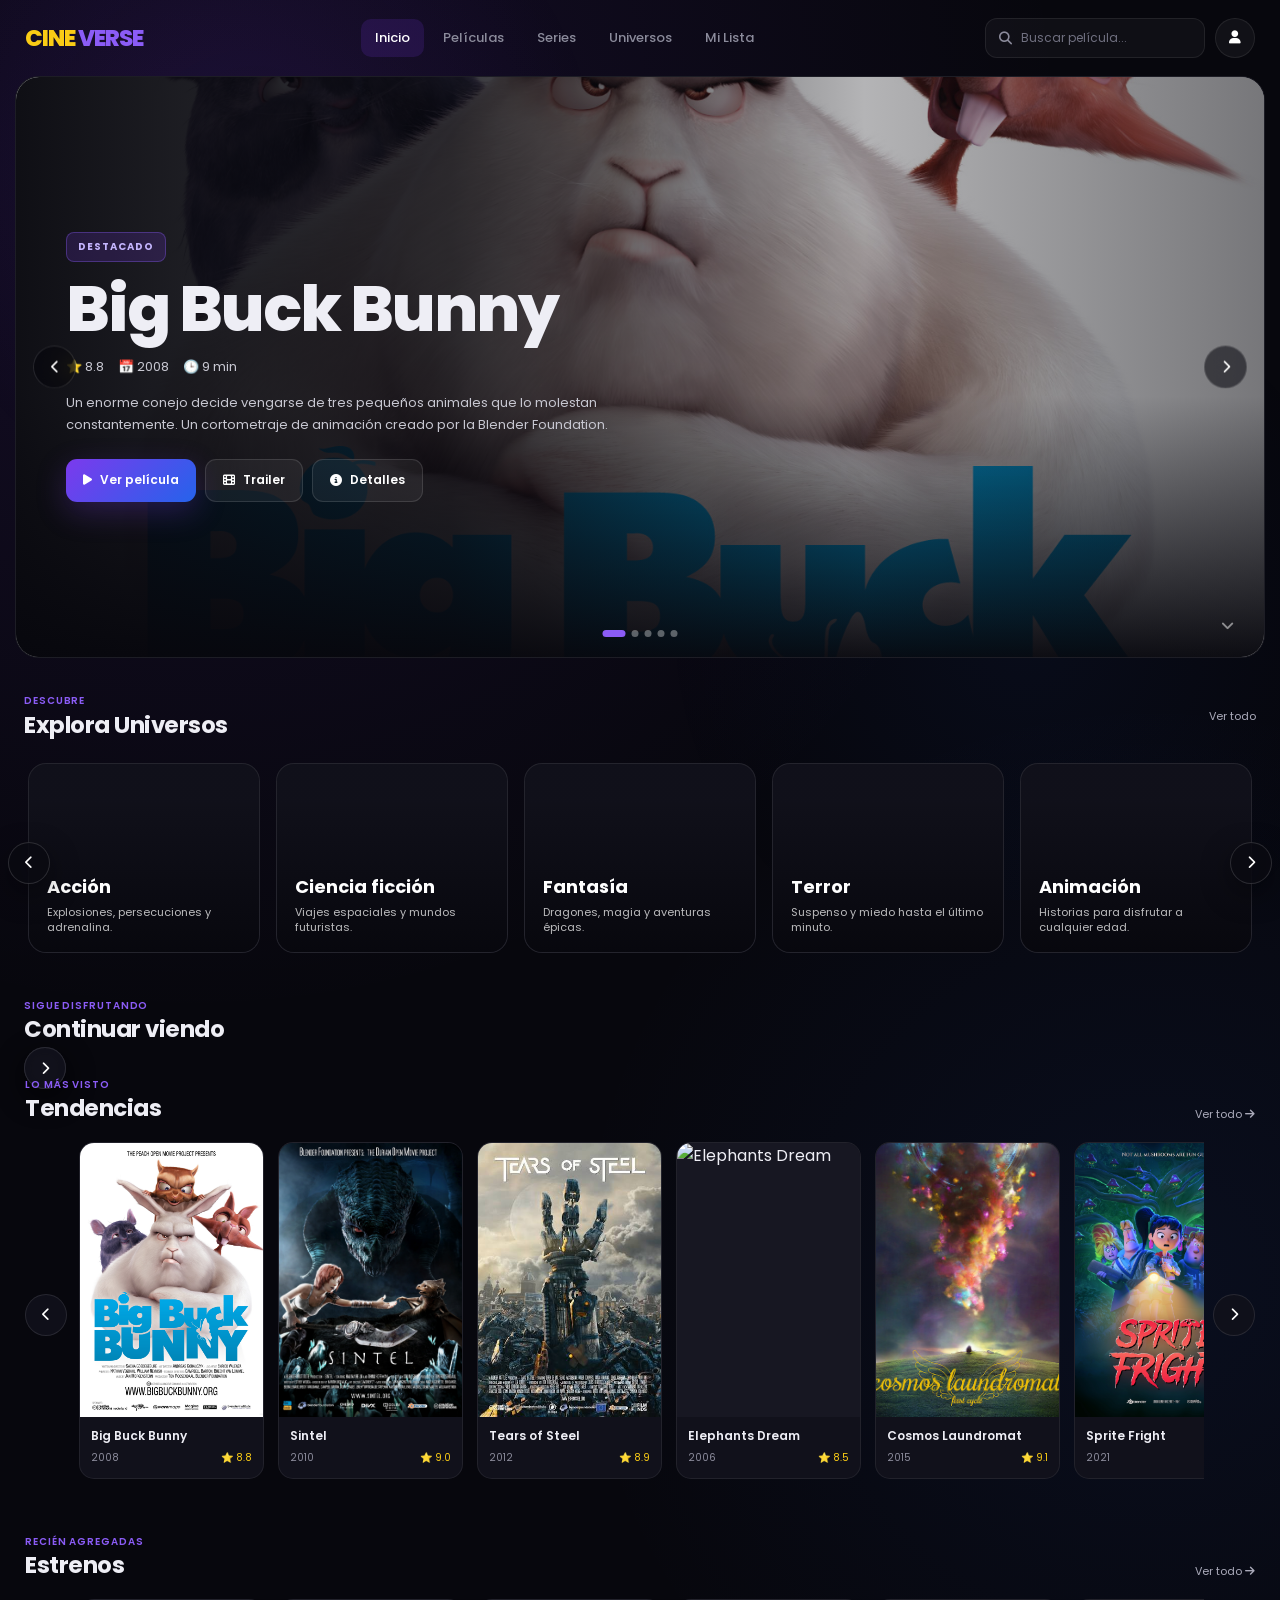
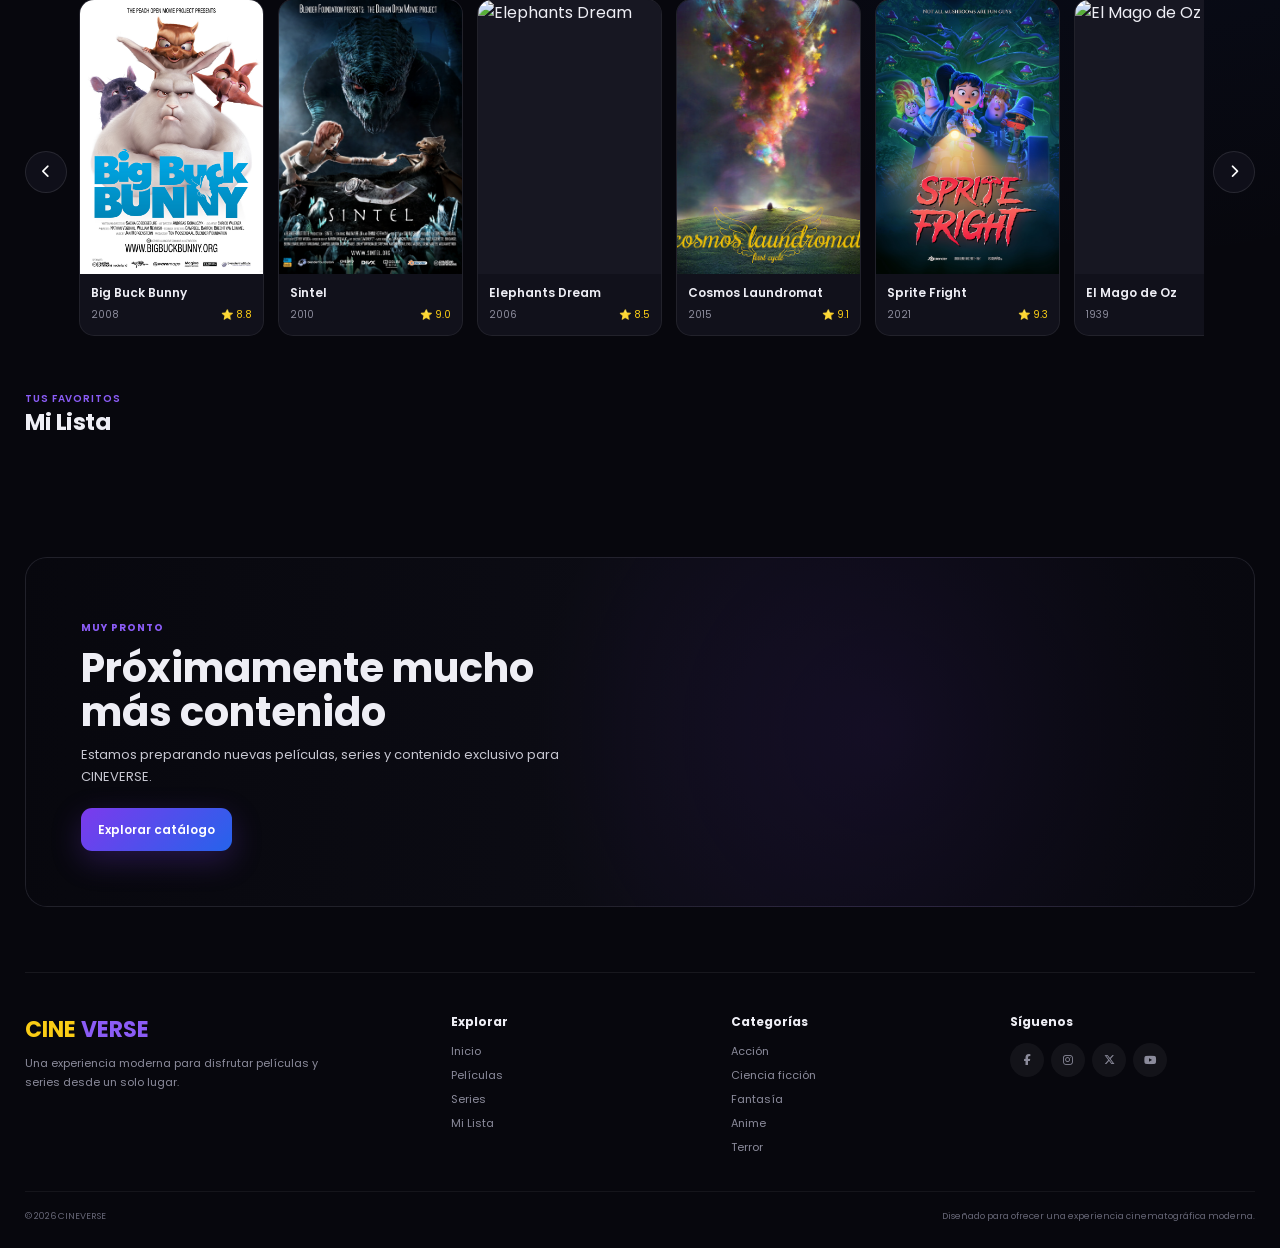
==== commit dc48f0e6: "Refactor HTML structure for universos section" ====
--- a/index.html
+++ b/index.html
@@ -327,305 +327,177 @@
 <!-- ======================================================
                 EXPLORA UNIVERSOS
 ======================================================= -->
-
-<section
-    class="universos"
-    id="universos">
-
+<!-- ======================================================
+                    EXPLORA UNIVERSOS
+======================================================= -->
+
+<section class="universos">
 
     <div class="sectionHeader">
 
-        <div class="sectionHeading">
-
+        <div>
             <span class="sectionMini">
-
                 Descubre
-
             </span>
 
             <h2>
-
                 Explora Universos
-
             </h2>
-
-        </div>
-
-
-        <button
-            class="verTodo"
-            type="button">
-
+        </div>
+
+        <button class="verTodo">
             Ver todo
-
-            <i class="fa-solid fa-arrow-right"></i>
-
-        </button>
-
-    </div>
-
-
-    <!-- CARRUSEL -->
-
-    <div class="universosCarousel">
-
-
-        <button
-            class="universosArrow universosPrev"
+        </button>
+
+    </div>
+
+
+    <div class="universosCarrusel">
+
+        <!-- FLECHA IZQUIERDA -->
+
+        <button
+            id="universosAnterior"
+            class="universosFlecha left"
             type="button"
-            aria-label="Universo anterior">
+            aria-label="Categorías anteriores">
 
             <i class="fa-solid fa-chevron-left"></i>
 
         </button>
 
 
+        <!-- CATEGORÍAS -->
+
         <div class="universosGrid">
 
 
-            <!-- ACCIÓN -->
-
-            <article
-                class="universoCard accion">
+            <div class="universoCard accion">
 
                 <div class="universoOverlay"></div>
 
-                <div class="universoIcon">
-
-                    <i class="fa-solid fa-bolt"></i>
+                <div class="universoInfo">
+
+                    <h3>Acción</h3>
+
+                    <p>
+                        Explosiones, persecuciones
+                        y adrenalina.
+                    </p>
 
                 </div>
 
+            </div>
+
+
+            <div class="universoCard ciencia">
+
+                <div class="universoOverlay"></div>
+
                 <div class="universoInfo">
 
-                    <span>
-                        UNIVERSO
-                    </span>
-
-                    <h3>
-                        Acción
-                    </h3>
+                    <h3>Ciencia ficción</h3>
 
                     <p>
-                        Explosiones, persecuciones y adrenalina.
+                        Viajes espaciales y
+                        mundos futuristas.
                     </p>
 
                 </div>
 
-            </article>
-
-
-            <!-- CIENCIA FICCIÓN -->
-
-            <article
-                class="universoCard ciencia">
+            </div>
+
+
+            <div class="universoCard fantasia">
 
                 <div class="universoOverlay"></div>
 
-                <div class="universoIcon">
-
-                    <i class="fa-solid fa-rocket"></i>
+                <div class="universoInfo">
+
+                    <h3>Fantasía</h3>
+
+                    <p>
+                        Dragones, magia y
+                        aventuras épicas.
+                    </p>
 
                 </div>
 
+            </div>
+
+
+            <div class="universoCard terror">
+
+                <div class="universoOverlay"></div>
+
                 <div class="universoInfo">
 
-                    <span>
-                        UNIVERSO
-                    </span>
-
-                    <h3>
-                        Ciencia ficción
-                    </h3>
+                    <h3>Terror</h3>
 
                     <p>
-                        Viajes espaciales y mundos futuristas.
+                        Suspenso y miedo hasta
+                        el último minuto.
                     </p>
 
                 </div>
 
-            </article>
-
-
-            <!-- FANTASÍA -->
-
-            <article
-                class="universoCard fantasia">
+            </div>
+
+
+            <div class="universoCard animacion">
 
                 <div class="universoOverlay"></div>
 
-                <div class="universoIcon">
-
-                    <i class="fa-solid fa-wand-magic-sparkles"></i>
+                <div class="universoInfo">
+
+                    <h3>Animación</h3>
+
+                    <p>
+                        Historias para disfrutar
+                        a cualquier edad.
+                    </p>
 
                 </div>
 
+            </div>
+
+
+            <div class="universoCard anime">
+
+                <div class="universoOverlay"></div>
+
                 <div class="universoInfo">
 
-                    <span>
-                        UNIVERSO
-                    </span>
-
-                    <h3>
-                        Fantasía
-                    </h3>
+                    <h3>Anime</h3>
 
                     <p>
-                        Dragones, magia y aventuras épicas.
+                        Aventuras, mundos y
+                        personajes inolvidables.
                     </p>
 
                 </div>
 
-            </article>
-
-
-            <!-- TERROR -->
-
-            <article
-                class="universoCard terror">
-
-                <div class="universoOverlay"></div>
-
-                <div class="universoIcon">
-
-                    <i class="fa-solid fa-ghost"></i>
-
-                </div>
-
-                <div class="universoInfo">
-
-                    <span>
-                        UNIVERSO
-                    </span>
-
-                    <h3>
-                        Terror
-                    </h3>
-
-                    <p>
-                        Suspenso y miedo hasta el último minuto.
-                    </p>
-
-                </div>
-
-            </article>
-
-
-            <!-- COMEDIA -->
-
-            <article
-                class="universoCard comedia">
-
-                <div class="universoOverlay"></div>
-
-                <div class="universoIcon">
-
-                    <i class="fa-solid fa-face-laugh-beam"></i>
-
-                </div>
-
-                <div class="universoInfo">
-
-                    <span>
-                        UNIVERSO
-                    </span>
-
-                    <h3>
-                        Comedia
-                    </h3>
-
-                    <p>
-                        Risas, situaciones inesperadas y diversión.
-                    </p>
-
-                </div>
-
-            </article>
-
-
-            <!-- DRAMA -->
-
-            <article
-                class="universoCard drama">
-
-                <div class="universoOverlay"></div>
-
-                <div class="universoIcon">
-
-                    <i class="fa-solid fa-masks-theater"></i>
-
-                </div>
-
-                <div class="universoInfo">
-
-                    <span>
-                        UNIVERSO
-                    </span>
-
-                    <h3>
-                        Drama
-                    </h3>
-
-                    <p>
-                        Historias intensas que conectan contigo.
-                    </p>
-
-                </div>
-
-            </article>
-
-
-            <!-- ANIME -->
-
-            <article
-                class="universoCard anime">
-
-                <div class="universoOverlay"></div>
-
-                <div class="universoIcon">
-
-                    <i class="fa-solid fa-dragon"></i>
-
-                </div>
-
-                <div class="universoInfo">
-
-                    <span>
-                        UNIVERSO
-                    </span>
-
-                    <h3>
-                        Anime
-                    </h3>
-
-                    <p>
-                        Aventuras, héroes y mundos extraordinarios.
-                    </p>
-
-                </div>
-
-            </article>
-
-
-        </div>
-
-
-        <button
-            class="universosArrow universosNext"
+            </div>
+
+
+        </div>
+
+
+        <!-- FLECHA DERECHA -->
+
+        <button
+            id="universosSiguiente"
+            class="universosFlecha right"
             type="button"
-            aria-label="Siguiente universo">
+            aria-label="Siguientes categorías">
 
             <i class="fa-solid fa-chevron-right"></i>
 
         </button>
 
-
-    </div>
-
+    </div>
 
 </section>
-
-
 
 <!-- ======================================================
                 CONTINUAR VIENDO
--- a/style.css
+++ b/style.css
@@ -783,234 +783,567 @@
 
 
 /* =========================================================
-                UNIVERSOS / CATEGORÍAS
-========================================================= */
-
-.universosGrid {
-
-    display: grid;
-
-    grid-template-columns:
-        repeat(6, minmax(0,1fr));
-
-    gap: 12px;
-}
-
-.universoCard {
-
-    position: relative;
-
-    min-height: 170px;
-
-    overflow: hidden;
-
-    border-radius: 17px;
-
-    border:
-        1px solid
-        rgba(255,255,255,.08);
-
-    background-size: cover;
-
-    background-position: center;
+        EXPLORA UNIVERSOS — CARRUSEL
+========================================================= */
+
+.universos{
+    width:100%;
+    max-width:1400px;
+    margin:35px auto 0;
+    padding:0 24px;
+}
+
+.universos .sectionHeader{
+    width:100%;
+    max-width:1400px;
+    margin:0 auto 18px;
+    display:flex;
+    align-items:center;
+    justify-content:space-between;
+}
+
+.universos .sectionMini{
+    display:block;
+    margin-bottom:3px;
+}
+
+.universos .sectionHeader h2{
+    margin:0;
+}
+
+/* CONTENEDOR DEL CARRUSEL */
+
+.universosCarrusel{
+    position:relative;
+    width:100%;
+    display:flex;
+    align-items:center;
+}
+
+/* LISTA */
+
+.universosGrid{
+    display:flex;
+    gap:16px;
+    width:100%;
+    overflow-x:auto;
+    overflow-y:hidden;
+    scroll-behavior:smooth;
+    scrollbar-width:none;
+    padding:5px 4px 15px;
+}
+
+.universosGrid::-webkit-scrollbar{
+    display:none;
+}
+
+/* TARJETAS */
+
+.universoCard{
+    position:relative;
+    flex:0 0 calc((100% - 64px) / 5);
+    min-width:190px;
+    height:190px;
+
+    border-radius:18px;
+    overflow:hidden;
+
+    background:#11111b;
+
+    border:1px solid rgba(255,255,255,.08);
+
+    cursor:pointer;
 
     transition:
         transform .3s ease,
         border-color .3s ease,
         box-shadow .3s ease;
-
-    cursor: pointer;
-}
-
-.universoCard:hover {
-
-    transform:
-        translateY(-5px);
+}
+
+.universoCard:hover{
+    transform:translateY(-5px);
 
     border-color:
         rgba(139,92,246,.45);
 
     box-shadow:
-        0 18px 45px
-        rgba(0,0,0,.3);
-}
-
+        0 18px 40px rgba(0,0,0,.35),
+        0 0 25px rgba(124,58,237,.12);
+}
+
+/* FONDOS */
+
+.universoCard::before{
+    content:"";
+
+    position:absolute;
+    inset:0;
+
+    background-size:cover;
+    background-position:center;
+
+    transition:
+        transform .5s ease;
+}
+
+.universoCard:hover::before{
+    transform:scale(1.07);
+}
 
 /* IMÁGENES DE CATEGORÍAS */
 
-.universoCard.accion {
+.universoCard.accion::before{
+    background-image:
+        url("https://images.unsplash.com/photo-1518391846015-55a9cc003b25?auto=format&fit=crop&w=900&q=80");
+}
+
+.universoCard.ciencia::before{
+    background-image:
+        url("https://images.unsplash.com/photo-1446776811953-b23d57bd21aa?auto=format&fit=crop&w=900&q=80");
+}
+
+.universoCard.fantasia::before{
+    background-image:
+        url("https://images.unsplash.com/photo-1518709268805-4e9042af9f23?auto=format&fit=crop&w=900&q=80");
+}
+
+.universoCard.terror::before{
+    background-image:
+        url("https://images.unsplash.com/photo-1509248961158-e54f6934749c?auto=format&fit=crop&w=900&q=80");
+}
+
+.universoCard.animacion::before{
+    background-image:
+        url("https://images.unsplash.com/photo-1578632767115-351597cf2477?auto=format&fit=crop&w=900&q=80");
+}
+
+.universoCard.anime::before{
+    background-image:
+        url("https://images.unsplash.com/photo-1560972550-aba3456b5564?auto=format&fit=crop&w=900&q=80");
+}
+
+/* OVERLAY */
+
+.universoOverlay{
+    position:absolute;
+    inset:0;
 
     background:
         linear-gradient(
             180deg,
-            transparent,
-            rgba(0,0,0,.8)
-        ),
-        url("https://images.unsplash.com/photo-1518709594023-6eab9bab7b23?auto=format&fit=crop&w=700&q=80")
-        center/cover;
-}
-
-.universoCard.ciencia {
-
-    background:
-        linear-gradient(
-            180deg,
-            transparent,
-            rgba(0,0,0,.8)
-        ),
-        url("https://images.unsplash.com/photo-1446776877081-d282a0f896e2?auto=format&fit=crop&w=700&q=80")
-        center/cover;
-}
-
-.universoCard.fantasia {
-
-    background:
-        linear-gradient(
-            180deg,
-            transparent,
-            rgba(0,0,0,.8)
-        ),
-        url("https://images.unsplash.com/photo-1518709268805-4e9042af9f23?auto=format&fit=crop&w=700&q=80")
-        center/cover;
-}
-
-.universoCard.terror {
-
-    background:
-        linear-gradient(
-            180deg,
-            transparent,
-            rgba(0,0,0,.8)
-        ),
-        url("https://images.unsplash.com/photo-1509248961158-e54f6934749c?auto=format&fit=crop&w=700&q=80")
-        center/cover;
-}
-
-.universoCard.comedia {
-
-    background:
-        linear-gradient(
-            180deg,
-            transparent,
-            rgba(0,0,0,.8)
-        ),
-        url("https://images.unsplash.com/photo-1527224857830-43a7acc85260?auto=format&fit=crop&w=700&q=80")
-        center/cover;
-}
-
-.universoCard.anime {
-
-    background:
-        linear-gradient(
-            180deg,
-            transparent,
-            rgba(0,0,0,.8)
-        ),
-        url("https://images.unsplash.com/photo-1578632767115-351597cf2477?auto=format&fit=crop&w=700&q=80")
-        center/cover;
-}
-
-.universoOverlay {
-
-    position: absolute;
-
-    inset: 0;
-
-    background:
-        linear-gradient(
-            0deg,
-            rgba(5,5,10,.95),
-            rgba(5,5,10,.08)
+            rgba(0,0,0,.05) 20%,
+            rgba(7,7,13,.35) 45%,
+            rgba(7,7,13,.95) 100%
         );
-}
-
-.universoInfo {
-
-    position: absolute;
-
-    left: 14px;
-
-    right: 14px;
-
-    bottom: 14px;
-
-    z-index: 2;
-}
-
-.universoInfo h3 {
-
-    margin-bottom: 3px;
-
-    font-size: 15px;
-}
-
-.universoInfo p {
-
-    color:
-        rgba(255,255,255,.65);
-
-    font-size: 9px;
-
-    line-height: 1.4;
-}
-
-
-/* =========================================================
-                CONTINUAR VIENDO
-========================================================= */
-
-/*
-   IMPORTANTE:
-   Este carrusel está separado de movieSlider.
-   Así sus tarjetas NO heredan el tamaño de
-   Tendencias/Estrenos.
-*/
-
-.continuarCarrusel {
-
-    position: relative;
-
-    width: 100%;
-
-    display: flex;
-
-    align-items: center;
-
-    gap: 8px;
-}
-
-.continuarLista {
-
-    width: 100%;
-
-    min-width: 0;
-
-    display: flex;
-
-    align-items: stretch;
-
-    gap: 13px;
-
-    overflow-x: auto;
-
-    overflow-y: hidden;
+
+    z-index:1;
+}
+
+/* INFORMACIÓN */
+
+.universoInfo{
+    position:absolute;
+
+    left:18px;
+    right:18px;
+    bottom:16px;
+
+    z-index:2;
+}
+
+.universoInfo h3{
+    margin:0 0 5px;
+
+    color:#fff;
+
+    font-size:18px;
+    font-weight:700;
+}
+
+.universoInfo p{
+    margin:0;
+
+    color:rgba(255,255,255,.72);
+
+    font-size:11px;
+    line-height:1.4;
+}
+
+
+/* =========================================================
+        FLECHAS EXPLORA UNIVERSOS
+========================================================= */
+
+.universosFlecha{
+    position:absolute;
+
+    top:50%;
+    transform:translateY(-50%);
+
+    z-index:10;
+
+    width:42px;
+    height:42px;
+
+    border-radius:50%;
+
+    border:1px solid
+        rgba(255,255,255,.14);
+
+    background:
+        rgba(10,10,18,.82);
+
+    backdrop-filter:blur(12px);
+
+    color:#fff;
+
+    display:flex;
+    align-items:center;
+    justify-content:center;
+
+    cursor:pointer;
+
+    box-shadow:
+        0 10px 30px rgba(0,0,0,.4);
+
+    transition:
+        .25s ease;
+}
+
+.universosFlecha:hover{
+    background:
+        rgba(124,58,237,.85);
+
+    border-color:
+        rgba(167,139,250,.7);
+
+    transform:
+        translateY(-50%) scale(1.08);
+
+    box-shadow:
+        0 10px 35px
+        rgba(124,58,237,.35);
+}
+
+.universosFlecha.left{
+    left:-16px;
+}
+
+.universosFlecha.right{
+    right:-16px;
+}
+
+
+/* =========================================================
+        CONTINUAR VIENDO
+========================================================= */
+
+.continuar{
+    width:100%;
+    max-width:1400px;
+
+    margin:30px auto 0;
+
+    padding:0 24px;
+}
+
+.continuar .sectionHeader{
+    margin-bottom:16px;
+}
+
+/* CARRUSEL */
+
+.continuarCarrusel{
+    position:relative;
+
+    width:100%;
+
+    display:flex;
+    align-items:center;
+}
+
+/* LISTA */
+
+.continuarLista{
+    display:flex;
+
+    gap:14px;
+
+    width:100%;
+
+    overflow-x:auto;
+    overflow-y:hidden;
+
+    scroll-behavior:smooth;
+
+    scrollbar-width:none;
 
     padding:
         4px
-        3px
-        10px;
-
-    scroll-behavior: smooth;
-
-    scrollbar-width: none;
-}
-
-.continuarLista::-webkit-scrollbar {
-
-    display: none;
-}
-
-
+        4px
+        14px;
+}
+
+.continuarLista::-webkit-scrollbar{
+    display:none;
+}
+
+
+/* =========================================================
+        TARJETAS CONTINUAR VIENDO
+========================================================= */
+
+.continuarCard{
+    position:relative;
+
+    flex:
+        0 0 190px;
+
+    width:190px;
+
+    border-radius:15px;
+
+    overflow:hidden;
+
+    background:#11111b;
+
+    border:
+        1px solid
+        rgba(255,255,255,.08);
+
+    cursor:pointer;
+
+    transition:
+        transform .25s ease,
+        border-color .25s ease;
+}
+
+.continuarCard:hover{
+    transform:translateY(-4px);
+
+    border-color:
+        rgba(139,92,246,.45);
+}
+
+.continuarCard img{
+    display:block;
+
+    width:100%;
+
+    aspect-ratio:16 / 9;
+
+    object-fit:cover;
+}
+
+.continuarCardInfo{
+    padding:9px 10px 11px;
+}
+
+.continuarCardInfo h3{
+    margin:0;
+
+    color:#fff;
+
+    font-size:12px;
+
+    white-space:nowrap;
+
+    overflow:hidden;
+
+    text-overflow:ellipsis;
+}
+
+.continuarProgress{
+    height:3px;
+
+    width:100%;
+
+    margin-top:8px;
+
+    background:
+        rgba(255,255,255,.12);
+
+    border-radius:10px;
+
+    overflow:hidden;
+}
+
+.continuarProgress span{
+    display:block;
+
+    height:100%;
+
+    background:
+        linear-gradient(
+            90deg,
+            #7c3aed,
+            #2563eb
+        );
+
+    border-radius:10px;
+}
+
+
+/* =========================================================
+        FLECHAS CONTINUAR
+========================================================= */
+
+.continuarFlecha{
+    position:absolute;
+
+    top:50%;
+
+    transform:
+        translateY(-50%);
+
+    z-index:20;
+
+    width:42px;
+    height:42px;
+
+    border-radius:50%;
+
+    border:
+        1px solid
+        rgba(255,255,255,.14);
+
+    background:
+        rgba(10,10,18,.86);
+
+    backdrop-filter:
+        blur(12px);
+
+    color:#fff;
+
+    display:flex;
+
+    align-items:center;
+    justify-content:center;
+
+    cursor:pointer;
+
+    box-shadow:
+        0 10px 30px
+        rgba(0,0,0,.45);
+
+    transition:.25s ease;
+}
+
+.continuarFlecha:hover{
+    background:
+        rgba(124,58,237,.85);
+
+    border-color:
+        rgba(167,139,250,.7);
+
+    transform:
+        translateY(-50%)
+        scale(1.08);
+}
+
+.continuarFlecha.left{
+    left:-15px;
+}
+
+.continuarFlecha.right{
+    right:-15px;
+}
+
+
+/* =========================================================
+                    RESPONSIVE
+========================================================= */
+
+@media(max-width:1100px){
+
+    .universoCard{
+        flex-basis:220px;
+    }
+
+}
+
+@media(max-width:700px){
+
+    .universos,
+    .continuar{
+        padding-left:16px;
+        padding-right:16px;
+    }
+
+    .universos{
+        margin-top:24px;
+    }
+
+    .continuar{
+        margin-top:25px;
+    }
+
+    .universosGrid{
+        gap:12px;
+    }
+
+    .universoCard{
+        flex:0 0 205px;
+        min-width:205px;
+        height:175px;
+    }
+
+    .universosFlecha,
+    .continuarFlecha{
+        width:36px;
+        height:36px;
+    }
+
+    .universosFlecha.left,
+    .continuarFlecha.left{
+        left:-8px;
+    }
+
+    .universosFlecha.right,
+    .continuarFlecha.right{
+        right:-8px;
+    }
+
+    .continuarCard{
+        flex-basis:165px;
+        width:165px;
+    }
+
+}
+
+@media(max-width:480px){
+
+    .universos .sectionHeader,
+    .continuar .sectionHeader{
+        margin-bottom:12px;
+    }
+
+    .universoCard{
+        flex-basis:185px;
+        min-width:185px;
+        height:160px;
+    }
+
+    .universoInfo{
+        left:13px;
+        right:13px;
+        bottom:12px;
+    }
+
+    .universoInfo h3{
+        font-size:15px;
+    }
+
+    .universoInfo p{
+        font-size:9px;
+    }
+
+    .continuarCard{
+        flex-basis:155px;
+        width:155px;
+    }
+
+}
 /* =========================================================
             TARJETA CONTINUAR VIENDO
 ========================================================= */
